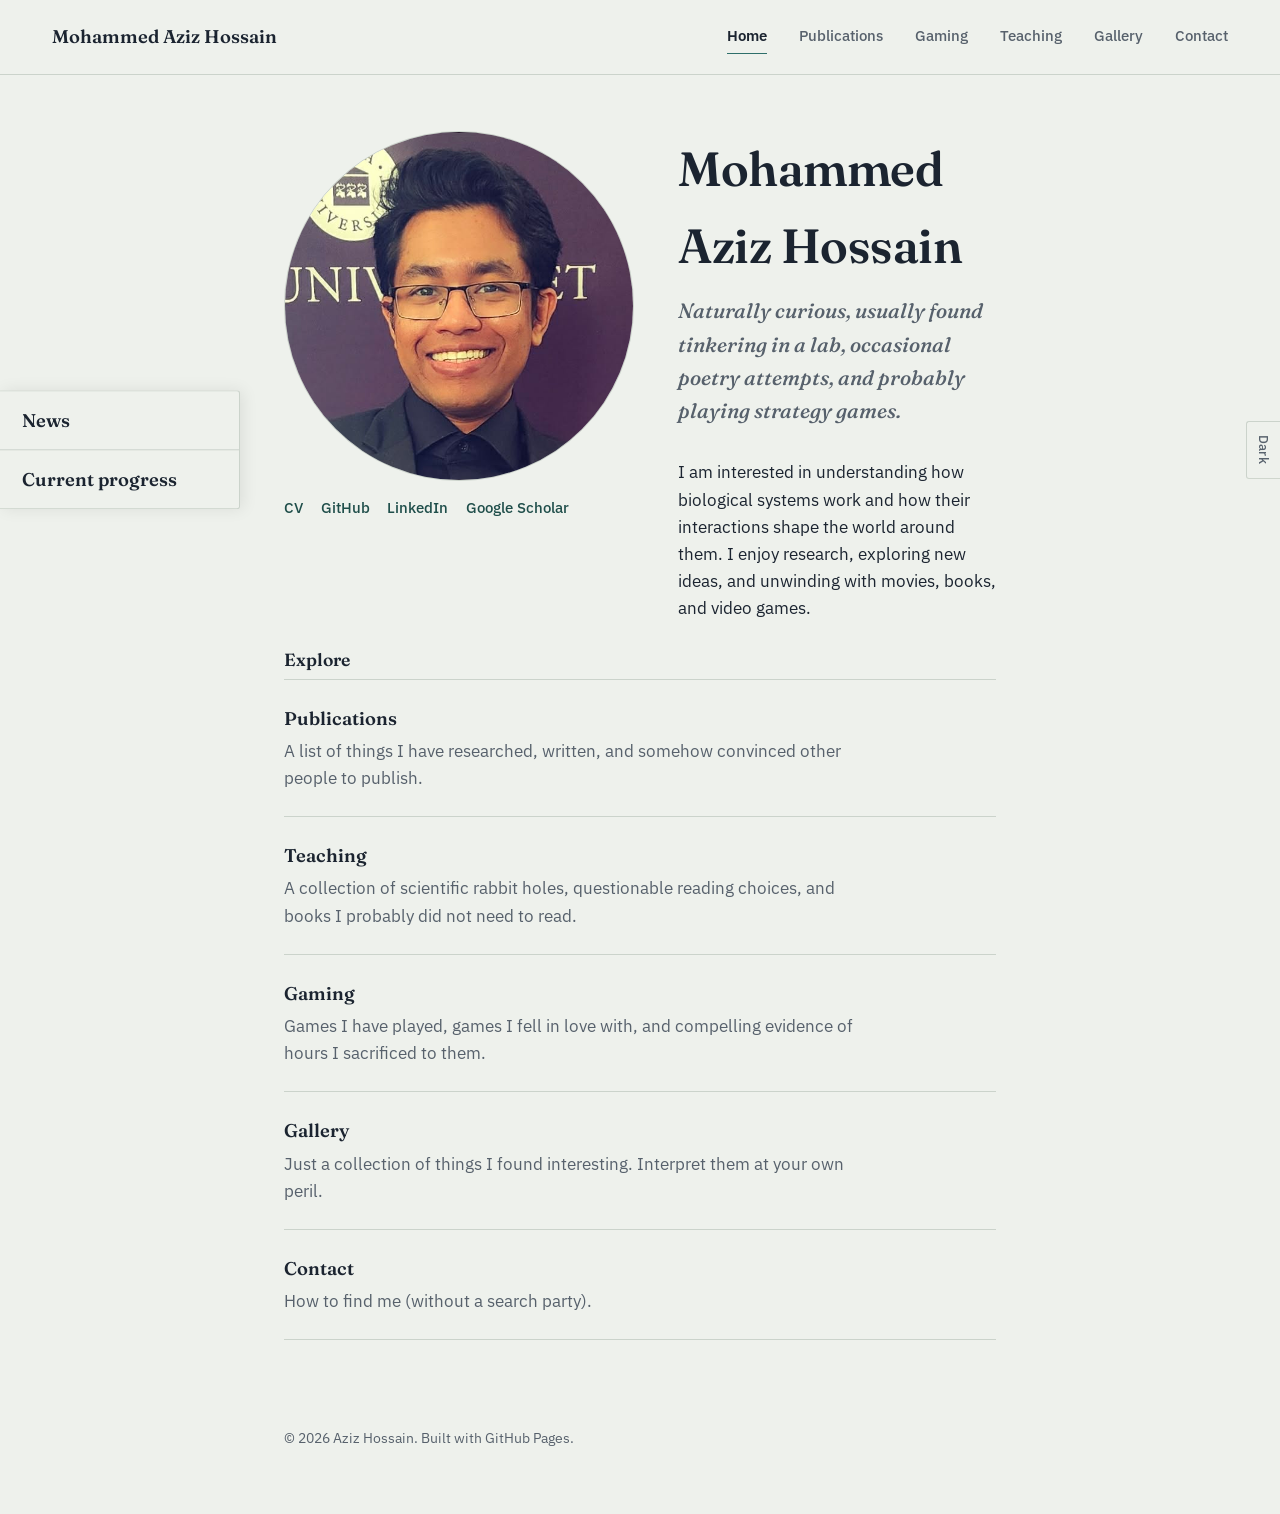
==== index.html @ 51a9a542 "Add button to toggle site updates drawer" ====
<!DOCTYPE html>
<html lang="en">

<head>

  <meta charset="UTF-8">

  <meta
    name="viewport"
    content="width=device-width, initial-scale=1.0"
  >

  <title>Mohammed Aziz Hossain</title>

  <meta
    name="description"
    content="Personal site of Mohammed Aziz Hossain — researcher, teacher, and gamer."
  >

  <link rel="preconnect" href="https://fonts.googleapis.com">

  <link
    rel="preconnect"
    href="https://fonts.gstatic.com"
    crossorigin
  >

  <link
    href="https://fonts.googleapis.com/css2?family=Fraunces:ital,wght@0,400;0,600;1,500&family=IBM+Plex+Mono:wght@400;500&family=IBM+Plex+Sans:wght@400;500;600&display=swap"
    rel="stylesheet"
  >

  <link
    rel="stylesheet"
    href="style.css"
  >

</head>


<body>

<a
  class="skip-link"
  href="#main"
>
  Skip to content
</a>


<!-- =====================================================
     Navigation
     ===================================================== -->

<header
  class="sidebar"
  id="site-header"
></header>


<!-- =====================================================
     Site updates (fixed to the left edge of the viewport)
     ===================================================== -->

<aside
  class="side-updates"
  aria-label="Site updates"
>
  <button
    class="updates-drawer-toggle"
    type="button"
    aria-expanded="false"
    aria-label="Open site updates"
  >
    <span aria-hidden="true">→</span>
  </button>

  <!-- News -->

  <div class="info-panel">

    <button
      class="info-toggle"
      type="button"
      aria-expanded="false"
      aria-controls="news-panel"
    >
      News
    </button>


    <div
      class="info-content"
      id="news-panel"
      hidden
    >

      <article class="news-entry">

        <time
          class="news-date"
          datetime="2026-09"
        >
          September 2026
        </time>

        <p class="news-text">
          Still looking for evidence of disturbance.
          Nothing conclusive yet.
        </p>

      </article>

    </div>

  </div>


  <!-- Current progress -->

  <div class="info-panel">

    <button
      class="info-toggle"
      type="button"
      aria-expanded="false"
      aria-controls="currently-panel"
    >
      Current progress
    </button>


    <div
      class="info-content"
      id="currently-panel"
      hidden
    >

      <p class="status-text">
        Currently reading whatever catches my attention
        and tinkering with GitHub Pages. Treating the
        whole thing as research, mostly because
        “I have no idea what I am doing” sounds less
        impressive.
      </p>

    </div>

  </div>


</aside>


<!-- =====================================================
     Home page
     ===================================================== -->

<main
  id="main"
  class="content home-content"
>


  <!-- ===================================================
       Hero
       =================================================== -->

  <section
    class="hero"
    aria-labelledby="hero-name"
  >


    <!-- Profile photo -->

    <div class="hero-photo">

      <img
        src="profile.jpg"
        alt="Photo of Aziz Hossain"
        class="profile-photo"
      >


      <!-- Links directly underneath photo -->

      <div class="hero-links">

        <a href="cv.pdf">
          CV
        </a>

        <a
          href="https://github.com/MAzizHossain"
          target="_blank"
          rel="noopener noreferrer"
        >
          GitHub
        </a>

        <a
          href="https://www.linkedin.com/in/aziz2077"
          target="_blank"
          rel="noopener noreferrer"
        >
          LinkedIn
        </a>

        <a
          href="https://scholar.google.com/citations?user=eGO1N70AAAAJ&hl=en&authuser=3"
          target="_blank"
          rel="noopener noreferrer"
        >
          Google Scholar
        </a>

      </div>

    </div>


    <!-- Hero text -->

    <div class="hero-text">

      <h1
        class="hero-name"
        id="hero-name"
      >
        Mohammed Aziz Hossain
      </h1>


      <p class="hero-tagline">
        Naturally curious, usually found tinkering in a lab,
        occasional poetry attempts, and probably playing
        strategy games.
      </p>


      <p>
        I am interested in understanding how biological
        systems work and how their interactions shape the
        world around them. I enjoy research, exploring new
        ideas, and unwinding with movies, books, and video
        games.
      </p>

    </div>

  </section>


  <!-- ===================================================
       Explore
       =================================================== -->

  <section
    class="explore"
    aria-labelledby="explore-heading"
  >

    <h2
      class="section-label"
      id="explore-heading"
    >
      Explore
    </h2>


    <div class="row-list">


      <!-- Publications -->

      <article class="row">

        <div class="row-head">

          <span class="row-title">

            <a href="publications.html">
              Publications
            </a>

          </span>

        </div>

        <p class="row-desc">
          A list of things I have researched, written,
          and somehow convinced other people to publish.
        </p>

      </article>


      <!-- Teaching -->

      <article class="row">

        <div class="row-head">

          <span class="row-title">

            <a href="teaching.html">
              Teaching
            </a>

          </span>

        </div>

        <p class="row-desc">
          A collection of scientific rabbit holes,
          questionable reading choices, and books I
          probably did not need to read.
        </p>

      </article>


      <!-- Gaming -->

      <article class="row">

        <div class="row-head">

          <span class="row-title">

            <a href="gaming.html">
              Gaming
            </a>

          </span>

        </div>

        <p class="row-desc">
          Games I have played, games I fell in love with,
          and compelling evidence of hours I sacrificed
          to them.
        </p>

      </article>


      <!-- Gallery -->

      <article class="row">

        <div class="row-head">

          <span class="row-title">

            <a href="gallery.html">
              Gallery
            </a>

          </span>

        </div>

        <p class="row-desc">
          Just a collection of things I found interesting.
          Interpret them at your own peril.
        </p>

      </article>


      <!-- Contact -->

      <article class="row">

        <div class="row-head">

          <span class="row-title">

            <a href="contact.html">
              Contact
            </a>

          </span>

        </div>

        <p class="row-desc">
          How to find me (without a search party).
        </p>

      </article>


    </div>

  </section>


</main>


<!-- =====================================================
     Footer
     ===================================================== -->

<footer
  class="site-footer"
  id="site-footer"
></footer>


<script src="script.js"></script>

</body>

</html>
---- style.css ----
/* =========================================================
   Design tokens
   ========================================================= */

:root {
  --paper: #EEF1EC;
  --surface: #E3E8E0;
  --ink: #1B2430;
  --ink-soft: #57616C;
  --teal: #2E6F6A;
  --teal-dark: #1F4E4A;
  --rust: #C1622D;
  --line: #CBD3CB;

  --font-display: "Fraunces", Georgia, serif;
  --font-body: "IBM Plex Sans", -apple-system, Segoe UI, sans-serif;
  --font-mono: "IBM Plex Mono", ui-monospace, Menlo, monospace;

  --maxw: 760px;
  --radius: 3px;
  --speed: 150ms;
}


/* =========================================================
   Dark theme
   ========================================================= */

:root[data-theme="dark"] {
  --paper: #15181B;
  --surface: #1E2225;
  --ink: #E7E9E6;
  --ink-soft: #A8AFA9;
  --teal: #4FA79F;
  --teal-dark: #7ED9CE;
  --rust: #E3966B;
  --line: #2A2E31;
}


/* =========================================================
   Reset & base
   ========================================================= */

* {
  box-sizing: border-box;
}

html {
  scroll-behavior: smooth;
}

body {
  margin: 0;
  background: var(--paper);
  color: var(--ink);
  font-family: var(--font-body);
  font-size: 1.0625rem;
  line-height: 1.6;
  -webkit-font-smoothing: antialiased;

  transition:
    background-color 200ms ease,
    color 200ms ease;
}

h1,
h2,
h3 {
  font-family: var(--font-display);
  color: var(--ink);
  margin: 0;
}

p {
  margin: 0 0 1rem;
  max-width: 62ch;
}

a {
  color: var(--teal-dark);
  text-decoration-thickness: 1px;
  text-underline-offset: 2px;
}

a:hover {
  color: var(--rust);
}

img,
svg {
  max-width: 100%;
  display: block;
}


/* =========================================================
   Screen-reader only
   ========================================================= */

.sr-only {
  position: absolute;
  width: 1px;
  height: 1px;
  padding: 0;
  margin: -1px;
  overflow: hidden;
  clip: rect(0, 0, 0, 0);
  white-space: nowrap;
  border: 0;
}


/* =========================================================
   Skip link
   ========================================================= */

.skip-link {
  position: absolute;
  left: -999px;
  top: 0;

  background: var(--ink);
  color: var(--paper);

  padding: 0.6rem 1rem;
  z-index: 100;
}

.skip-link:focus {
  left: 0.5rem;
  top: 0.5rem;
}


/* =========================================================
   Focus
   ========================================================= */

a:focus-visible,
button:focus-visible {
  outline: 2px solid var(--teal);
  outline-offset: 2px;
}


/* =========================================================
   Reduced motion
   ========================================================= */

@media (prefers-reduced-motion: reduce) {
  *,
  *::before,
  *::after {
    animation-duration: 0.01ms !important;
    animation-iteration-count: 1 !important;
    transition-duration: 0.01ms !important;
    scroll-behavior: auto !important;
  }
}


/* =========================================================
   Top navigation
   ========================================================= */

.sidebar {
  position: sticky;
  top: 0;

  width: 100%;

  display: flex;
  flex-direction: column;

  gap: 0;

  padding: 1.1rem 1.5rem;

  border-bottom: 1px solid var(--line);

  background: var(--paper);

  z-index: 50;
}

.sidebar-top {
  display: flex;
  align-items: center;
  justify-content: space-between;
}

.wordmark {
  font-family: var(--font-display);
  font-weight: 600;
  font-size: 1.15rem;

  color: var(--ink);

  text-decoration: none;

  line-height: 1.3;
}

.wordmark:hover {
  color: var(--teal-dark);
}


/* =========================================================
   Theme tab
   ========================================================= */

.theme-tab {
  position: fixed;

  top: 50%;
  right: 0;

  transform: translateY(-50%);

  z-index: 60;

  background: var(--paper);

  border: 1px solid var(--line);
  border-right: none;

  border-radius:
    var(--radius)
    0
    0
    var(--radius);

  color: var(--ink-soft);

  font-family: var(--font-body);

  font-size: 0.8rem;

  font-weight: 500;

  letter-spacing: 0.02em;

  cursor: pointer;

  padding: 0.85rem 0.5rem;

  writing-mode: vertical-rl;

  text-orientation: mixed;

  transition:
    padding-right 150ms ease,
    color 150ms ease,
    background-color 200ms ease,
    border-color 200ms ease;
}

.theme-tab:hover {
  color: var(--ink);

  background: var(--surface);

  border-color: var(--ink-soft);

  padding-right: 0.75rem;
}

.theme-tab:focus-visible {
  outline: 2px solid var(--teal);
  outline-offset: 2px;
}


/* =========================================================
   News / Current Progress
   Desktop version
   ========================================================= */

.side-updates {
  position: fixed;

  left: 0;
  top: 50%;

  transform: translateY(-50%);

  z-index: 60;

  width: 15rem;

  max-width: 42vw;

  background: var(--paper);

  border: 1px solid var(--line);
  border-left: none;

  border-radius:
    0
    var(--radius)
    var(--radius)
    0;

  box-shadow:
    3px 0 16px rgba(0, 0, 0, 0.08);

  overflow: hidden;
}

.side-updates .info-panel + .info-panel {
  border-top: 1px solid var(--line);
}

.side-updates .info-toggle {
  display: block;

  width: 100%;

  text-align: left;

  background: none;

  border: none;

  cursor: pointer;

  font-family: var(--font-display);

  font-size: 1.15rem;

  font-weight: 600;

  color: var(--ink);

  padding: 1.1rem 1.35rem;
}

.side-updates .info-toggle:hover,
.side-updates .info-toggle[aria-expanded="true"] {
  color: var(--teal-dark);
}

.side-updates .info-toggle:focus-visible {
  outline: 2px solid var(--teal);
  outline-offset: -2px;
}

.side-updates .info-content {
  padding: 0 1.35rem 1.25rem;
}

.side-updates .news-date {
  display: block;

  font-family: var(--font-mono);

  font-size: 0.75rem;

  color: var(--ink-soft);

  margin-bottom: 0.4rem;
}

.side-updates .news-text,
.side-updates .status-text {
  color: var(--ink-soft);

  font-size: 0.92rem;

  line-height: 1.55;

  margin: 0;
}


/* =========================================================
   Mobile drawer arrow
   ========================================================= */

.updates-drawer-toggle {
  display: none;
}


/* =========================================================
   Mobile navigation
   ========================================================= */

.nav-toggle {
  display: flex;

  width: 2.1rem;
  height: 2.1rem;

  padding: 0;

  border: none;

  background: none;

  cursor: pointer;

  flex-direction: column;

  justify-content: center;

  align-items: center;

  gap: 4px;
}

.nav-toggle span {
  display: block;

  width: 22px;
  height: 2px;

  background: var(--ink);

  border-radius: 1px;
}

.nav-links {
  display: none;

  flex-direction: column;

  gap: 0.1rem;

  position: absolute;

  top: 100%;

  left: 0;
  right: 0;

  background: var(--paper);

  border-bottom: 1px solid var(--line);

  padding:
    0.5rem
    1.5rem
    1.25rem;
}

.nav-links.open {
  display: flex;
}

.nav-links a {
  color: var(--ink-soft);

  text-decoration: none;

  font-size: 0.95rem;

  font-weight: 500;

  padding: 0.6rem 0;

  border-bottom: 1px solid transparent;

  transition:
    border-color var(--speed) ease,
    color var(--speed) ease;
}

.nav-links a:hover {
  color: var(--ink);
}

.nav-links a.active {
  color: var(--ink);

  font-weight: 600;

  border-bottom-color: var(--teal);
}

.nav-links a.active[data-section="gaming"] {
  border-bottom-color: var(--rust);
}


/* =========================================================
   Desktop navigation
   ========================================================= */

@media (min-width: 701px) {
  .sidebar {
    flex-direction: row;

    align-items: center;

    justify-content: space-between;

    padding:
      1.25rem
      3.25rem;
  }

  .nav-toggle {
    display: none;
  }

  .nav-links {
    display: flex;

    flex-direction: row;

    gap: 2rem;

    position: static;

    background: none;

    border-bottom: none;

    padding: 0;
  }

  .nav-links a {
    padding:
      0.2rem
      0
      0.35rem;
  }
}


/* =========================================================
   Content
   ========================================================= */

.content {
  max-width: var(--maxw);

  margin: 0 auto;

  padding:
    3.5rem
    1.5rem
    4rem;
}

.page-title {
  font-size: 2.25rem;

  font-weight: 600;

  margin-bottom: 0.75rem;
}

.page-intro {
  color: var(--ink-soft);

  max-width: 58ch;

  margin-bottom: 2.75rem;
}

.accent-rust .page-title {
  display: inline-block;

  border-bottom:
    2px solid
    var(--rust);

  padding-bottom: 0.5rem;
}


/* =========================================================
   Hero
   ========================================================= */

.hero {
  display: flex;

  /*
   * Mobile:
   * Photo appears first, followed by text.
   */
  flex-direction: column;

  gap: 1.5rem;

  margin-bottom: 0.5rem;
}


/* =========================================================
   PROFILE PHOTO
   *
   * IMPORTANT:
   * These selectors are scoped specifically to .hero-photo.
   * They do NOT affect gallery images.
   *
   * Original mobile size: 150px
   * New mobile size: 250px
   *
   * Original desktop size: 220px
   * New desktop size: 350px
   * ========================================================= */

.hero-photo {
  flex-shrink: 0;

  width: 250px;

  margin: 0 auto;
}

.hero-photo img {
  width: 250px;

  height: 250px;

  aspect-ratio: 1 / 1;

  object-fit: cover;

  border-radius: 50%;

  border: 1px solid var(--line);

  background: var(--surface);
}


/* =========================================================
   Profile links
   ========================================================= */

.hero-links {
  display: flex;

  flex-wrap: wrap;

  gap:
    0.5rem
    1.1rem;

  margin-top: 0.9rem;

  margin-bottom: 1.5rem;

  font-size: 0.95rem;

  font-weight: 500;
}

.hero-links a {
  color: var(--teal-dark);

  text-decoration: none;

  border-bottom:
    1px solid
    transparent;

  padding-bottom: 1px;
}

.hero-links a:hover {
  color: var(--rust);

  border-bottom-color: currentColor;
}


/* =========================================================
   Hero name
   ========================================================= */

.hero-name {
  font-size: 2.1rem;

  font-weight: 600;

  letter-spacing: -0.01em;

  margin-bottom: 0.6rem;

  opacity: 0;

  animation:
    rise
    600ms
    ease
    forwards;
}

.hero-tagline {
  font-family: var(--font-display);

  font-style: italic;

  font-weight: 500;

  font-size: 1.1rem;

  color: var(--ink-soft);

  max-width: 46ch;

  margin-bottom: 2rem;

  opacity: 0;

  animation:
    rise
    600ms
    ease
    120ms
    forwards;
}


/* =========================================================
   Hero animation
   ========================================================= */

@keyframes rise {
  from {
    opacity: 0;

    transform:
      translateY(10px);
  }

  to {
    opacity: 1;

    transform:
      translateY(0);
  }
}


/* =========================================================
   Desktop hero
   ========================================================= */

@media (min-width: 701px) {
  .hero {
    flex-direction: row;

    align-items: flex-start;

    gap: 2.75rem;
  }

  /*
   * Desktop profile:
   *
   * Original: 220px
   * New: 350px
   *
   * This is about 59% larger.
   */
  .hero-photo {
    width: 350px;

    margin: 0;
  }

  .hero-photo img {
    width: 350px;

    height: 350px;
  }

  .hero-name {
    font-size: 3rem;
  }

  .hero-tagline {
    font-size: 1.3rem;
  }
}


/* =========================================================
   Status
   ========================================================= */

.status {
  border-left:
    2px solid
    var(--teal);

  padding:
    0.1rem
    0
    0.1rem
    1rem;

  margin:
    0
    0
    3rem;

  max-width: 52ch;
}

.status h2 {
  font-size: 0.95rem;

  font-weight: 600;

  font-style: italic;

  margin-bottom: 0.25rem;

  color: var(--ink);
}

.status p {
  color: var(--ink-soft);

  margin: 0;
}

.section-label {
  font-size: 1.1rem;

  font-weight: 600;

  margin-bottom: 0.25rem;
}


/* =========================================================
   Row list
   ========================================================= */

.row-list {
  border-top:
    1px solid
    var(--line);
}

.row {
  position: relative;

  display: flex;

  flex-direction: column;

  gap: 0.3rem;

  padding: 1.5rem 0;

  border-bottom:
    1px solid
    var(--line);
}

.row-head {
  display: flex;

  align-items: baseline;

  justify-content: space-between;

  gap: 1rem;

  flex-wrap: wrap;
}

.row-title {
  font-family: var(--font-display);

  font-weight: 600;

  font-size: 1.15rem;
}

.row-title a {
  color: var(--ink);

  text-decoration: none;
}

.row-title a::after {
  content: "";

  position: absolute;

  inset: 0;
}

.row-title a:hover {
  color: var(--teal-dark);
}

.row-meta {
  color: var(--ink-soft);

  font-size: 0.9rem;

  white-space: nowrap;
}

.row-desc {
  color: var(--ink-soft);

  margin: 0;

  max-width: 60ch;
}

.row-links {
  font-size: 0.9rem;

  display: flex;

  gap: 0.5rem;

  position: relative;

  z-index: 1;
}

.row-links a {
  color: var(--teal-dark);
}

.year-heading {
  font-family: var(--font-mono);

  font-size: 0.85rem;

  font-weight: 500;

  color: var(--ink-soft);

  margin:
    2.25rem
    0
    0;
}

.year-heading:first-child {
  margin-top: 0;
}


/* =========================================================
   Teaching / book list
   ========================================================= */

.book-list {
  list-style: none;

  counter-reset: book;

  margin: 0;

  padding: 0;

  border-top:
    1px solid
    var(--line);
}

.book-list li {
  counter-increment: book;

  display: flex;

  align-items: baseline;

  gap: 0.85rem;

  padding: 0.85rem 0;

  border-bottom:
    1px solid
    var(--line);

  font-weight: 500;
}

.book-list li::before {
  content:
    counter(book, decimal-leading-zero)
    ".";

  font-family: var(--font-mono);

  font-size: 0.8rem;

  font-weight: 500;

  color: var(--ink-soft);

  flex-shrink: 0;
}


/* =========================================================
   Gaming page
   ========================================================= */

.game-row {
  display: flex;

  gap: 1rem;

  align-items: flex-start;

  padding: 1.25rem 0;

  border-bottom:
    1px solid
    var(--line);
}

.game-row:first-child {
  border-top:
    1px solid
    var(--line);
}

.tag {
  display: inline-block;

  font-family: var(--font-mono);

  font-size: 0.7rem;

  font-weight: 500;

  color: var(--ink-soft);

  background: var(--surface);

  border:
    1px solid
    var(--line);

  border-radius: var(--radius);

  padding:
    0.15rem
    0.45rem;

  white-space: nowrap;
}

.game-title {
  font-weight: 600;
}

.game-note {
  color: var(--ink-soft);

  margin:
    0.2rem
    0
    0;
}

.log {
  font-family: var(--font-mono);

  font-size: 0.85rem;

  color: var(--ink-soft);

  line-height: 1.9;

  border-left:
    2px solid
    var(--rust);

  padding-left: 1rem;

  margin-top: 0.5rem;
}


/* =========================================================
   Contact page
   ========================================================= */

.contact-list {
  list-style: none;

  padding: 0;

  margin: 0;

  border-top:
    1px solid
    var(--line);
}

.contact-list li {
  border-bottom:
    1px solid
    var(--line);

  padding: 1.1rem 0;

  display: flex;

  justify-content: space-between;

  gap: 1rem;

  flex-wrap: wrap;
}

.contact-list .label {
  color: var(--ink-soft);

  font-size: 0.95rem;
}

.contact-list a {
  font-weight: 500;

  text-decoration: none;
}

.contact-list a:hover {
  text-decoration: underline;
}


/* =========================================================
   Gallery
   ========================================================= */

/*
 * IMPORTANT:
 * Gallery styles are completely independent from .hero-photo.
 *
 * Changing the profile image size above will NOT change
 * gallery images.
 */

.gallery-page {
  max-width: var(--maxw);

  margin: 0 auto;

  padding:
    3.5rem
    1.5rem
    4rem;
}

.gallery-intro {
  margin-bottom: 2.5rem;
}

.gallery-intro h1 {
  font-size: 2.25rem;

  font-weight: 600;

  margin-bottom: 0.75rem;
}

.gallery-intro p {
  color: var(--ink-soft);

  max-width: 58ch;
}


/* =========================================================
   Gallery grid
   ========================================================= */

.gallery-grid {
  display: grid;

  grid-template-columns:
    repeat(2, minmax(0, 1fr));

  gap: 2rem;
}


/* =========================================================
   Gallery item
   ========================================================= */

.gallery-item {
  min-width: 0;

  border:
    1px solid
    var(--line);

  background: var(--surface);
}


/* =========================================================
   Gallery image
   ========================================================= */

.gallery-item > img {
  /*
   * These dimensions are intentionally unchanged.
   * They are NOT affected by the larger profile image.
   */
  width: 100%;

  height: 220px;

  object-fit: cover;

  cursor: zoom-in;

  transition:
    opacity 150ms ease;
}

.gallery-item > img:hover {
  opacity: 0.9;
}


/* =========================================================
   Gallery caption
   ========================================================= */

.gallery-caption {
  padding: 1.1rem 1.1rem 1.2rem;
}

.gallery-caption h2 {
  font-size: 1.15rem;

  line-height: 1.35;

  margin-bottom: 0.65rem;
}

.gallery-caption p {
  color: var(--ink-soft);

  font-size: 0.94rem;

  line-height: 1.55;

  margin: 0;
}


/* =========================================================
   Gallery year
   ========================================================= */

.gallery-year-row {
  display: flex;

  align-items: center;

  gap: 0.75rem;

  margin-top: 1rem;
}

.guess-year {
  display: inline-flex;

  align-items: center;

  gap: 0.4rem;

  padding: 0;

  border: none;

  background: none;

  color: var(--teal-dark);

  font-family: var(--font-mono);

  font-size: 0.75rem;

  cursor: pointer;
}

.guess-year:hover {
  color: var(--rust);
}

.guess-year-icon {
  transition:
    transform 150ms ease;
}

.guess-year[aria-expanded="true"]
.guess-year-icon {
  transform:
    rotate(90deg);
}

.gallery-year {
  font-family: var(--font-mono);

  font-size: 0.75rem;

  color: var(--ink-soft);
}


/* =========================================================
   Gallery responsive
   ========================================================= */

@media (max-width: 700px) {
  .gallery-page {
    padding:
      2.5rem
      1.25rem
      3rem;
  }

  .gallery-grid {
    grid-template-columns: 1fr;

    gap: 1.5rem;
  }

  .gallery-item > img {
    height: 210px;
  }
}


/* =========================================================
   Lightbox
   ========================================================= */

.lightbox {
  position: fixed;

  inset: 0;

  z-index: 200;

  display: flex;

  align-items: center;

  justify-content: center;

  padding: 2rem;

  background:
    rgba(0, 0, 0, 0.88);
}

.lightbox[hidden] {
  display: none;
}

.lightbox img {
  max-width: 90vw;

  max-height: 90vh;

  width: auto;

  height: auto;

  object-fit: contain;
}

.lightbox-close {
  position: absolute;

  top: 1rem;

  right: 1rem;

  width: 2.5rem;

  height: 2.5rem;

  display: flex;

  align-items: center;

  justify-content: center;

  border: 1px solid rgba(255, 255, 255, 0.35);

  border-radius: 50%;

  background: rgba(0, 0, 0, 0.35);

  color: white;

  font-size: 1.7rem;

  line-height: 1;

  cursor: pointer;
}

.lightbox-close:hover {
  background: rgba(255, 255, 255, 0.15);
}


/* =========================================================
   MOBILE — Profile + Updates Drawer
   ========================================================= */

@media (max-width: 700px) {

  /* -------------------------------------------------------
     Profile photo
     ------------------------------------------------------- */

  /*
   * The photo is explicitly the first item in .hero.
   *
   * This means the HTML should ideally be:
   *
   * <div class="hero">
   *   <div class="hero-photo">...</div>
   *   <div class="hero-text">...</div>
   * </div>
   *
   * The CSS order below also guarantees that behavior
   * if the two elements are siblings.
   */

  .hero {
    flex-direction: column;

    align-items: stretch;
  }

  .hero-photo {
    order: -1;

    width: 250px;

    margin:
      0
      auto
      0;
  }

  .hero-photo img {
    width: 250px;

    height: 250px;
  }

  .hero-text {
    order: 1;

    width: 100%;
  }


  /* -------------------------------------------------------
     Profile links
     ------------------------------------------------------- */

  .hero-links {
    justify-content: center;

    text-align: center;

    margin-bottom: 0.5rem;
  }


  /* -------------------------------------------------------
     News / Current Progress drawer
     ------------------------------------------------------- */

  /*
   * On phones the panel is completely hidden off-screen
   * until the user opens it.
   *
   * This prevents it from permanently covering content
   * while scrolling.
   */

  .side-updates {
    position: fixed;

    left: 0;

    top: 50%;

    transform:
      translate(
        -100%,
        -50%
      );

    width: min(
      17rem,
      82vw
    );

    max-width: none;

    z-index: 90;

    transition:
      transform 250ms ease;

    box-shadow:
      4px 0 18px rgba(0, 0, 0, 0.12);
  }


  /* -------------------------------------------------------
     Open drawer
     ------------------------------------------------------- */

  .side-updates.updates-open {
    transform:
      translate(
        0,
        -50%
      );
  }


  /* -------------------------------------------------------
     Drawer panel typography
     ------------------------------------------------------- */

  .side-updates .info-toggle {
    padding:
      0.9rem
      1rem;

    font-size: 1rem;
  }

  .side-updates .info-content {
    padding:
      0
      1rem
      1rem;
  }

  .side-updates .news-text,
  .side-updates .status-text {
    font-size: 0.85rem;
  }


  /* -------------------------------------------------------
     Drawer arrow
     ------------------------------------------------------- */

  /*
   * Closed:
   * The arrow sticks out from the right edge of the
   * hidden drawer, giving the user a visible handle.
   */

  .updates-drawer-toggle {
    display: flex;

    position: absolute;

    top: 50%;

    right: -2.3rem;

    transform:
      translateY(-50%);

    width: 2.3rem;

    height: 3.2rem;

    align-items: center;

    justify-content: center;

    border:
      1px solid
      var(--line);

    border-left: none;

    border-radius:
      0
      var(--radius)
      var(--radius)
      0;

    background: var(--paper);

    color: var(--ink);

    font-size: 1.25rem;

    cursor: pointer;

    box-shadow:
      3px 0 12px rgba(0, 0, 0, 0.08);

    z-index: 2;
  }

  .updates-drawer-toggle:hover {
    color: var(--teal-dark);

    background: var(--surface);
  }


  /* -------------------------------------------------------
     Open drawer arrow
     ------------------------------------------------------- */

  /*
   * When open, the arrow moves to the outer right edge
   * of the drawer and changes direction.
   */

  .side-updates.updates-open
  .updates-drawer-toggle {
    right: 0;

    transform:
      translate(
        100%,
        -50%
      );

    border-left:
      1px solid
      var(--line);

    border-right: none;

    border-radius:
      var(--radius)
      0
      0
      var(--radius);
  }
}


/* =========================================================
   Very small phones
   ========================================================= */

@media (max-width: 400px) {

  .content {
    padding:
      2.25rem
      1.1rem
      3rem;
  }

  /*
   * Still substantially larger than the original 150px,
   * but slightly reduced for very narrow screens.
   *
   * 220px is ~47% larger than 150px.
   */
  .hero-photo {
    width: 220px;

    height: 220px;
  }

  .hero-photo img {
    width: 220px;

    height: 220px;
  }

  .hero-name {
    font-size: 1.9rem;
  }

  .hero-tagline {
    font-size: 1.05rem;
  }

  .gallery-item > img {
    /*
     * Gallery remains independent.
     */
    height: 190px;
  }
}


/* =========================================================
   Footer
   ========================================================= */

.site-footer {
  max-width: var(--maxw);

  margin: 0 auto;

  padding:
    1.5rem
    1.5rem
    3rem;

  color: var(--ink-soft);

  font-size: 0.85rem;
}
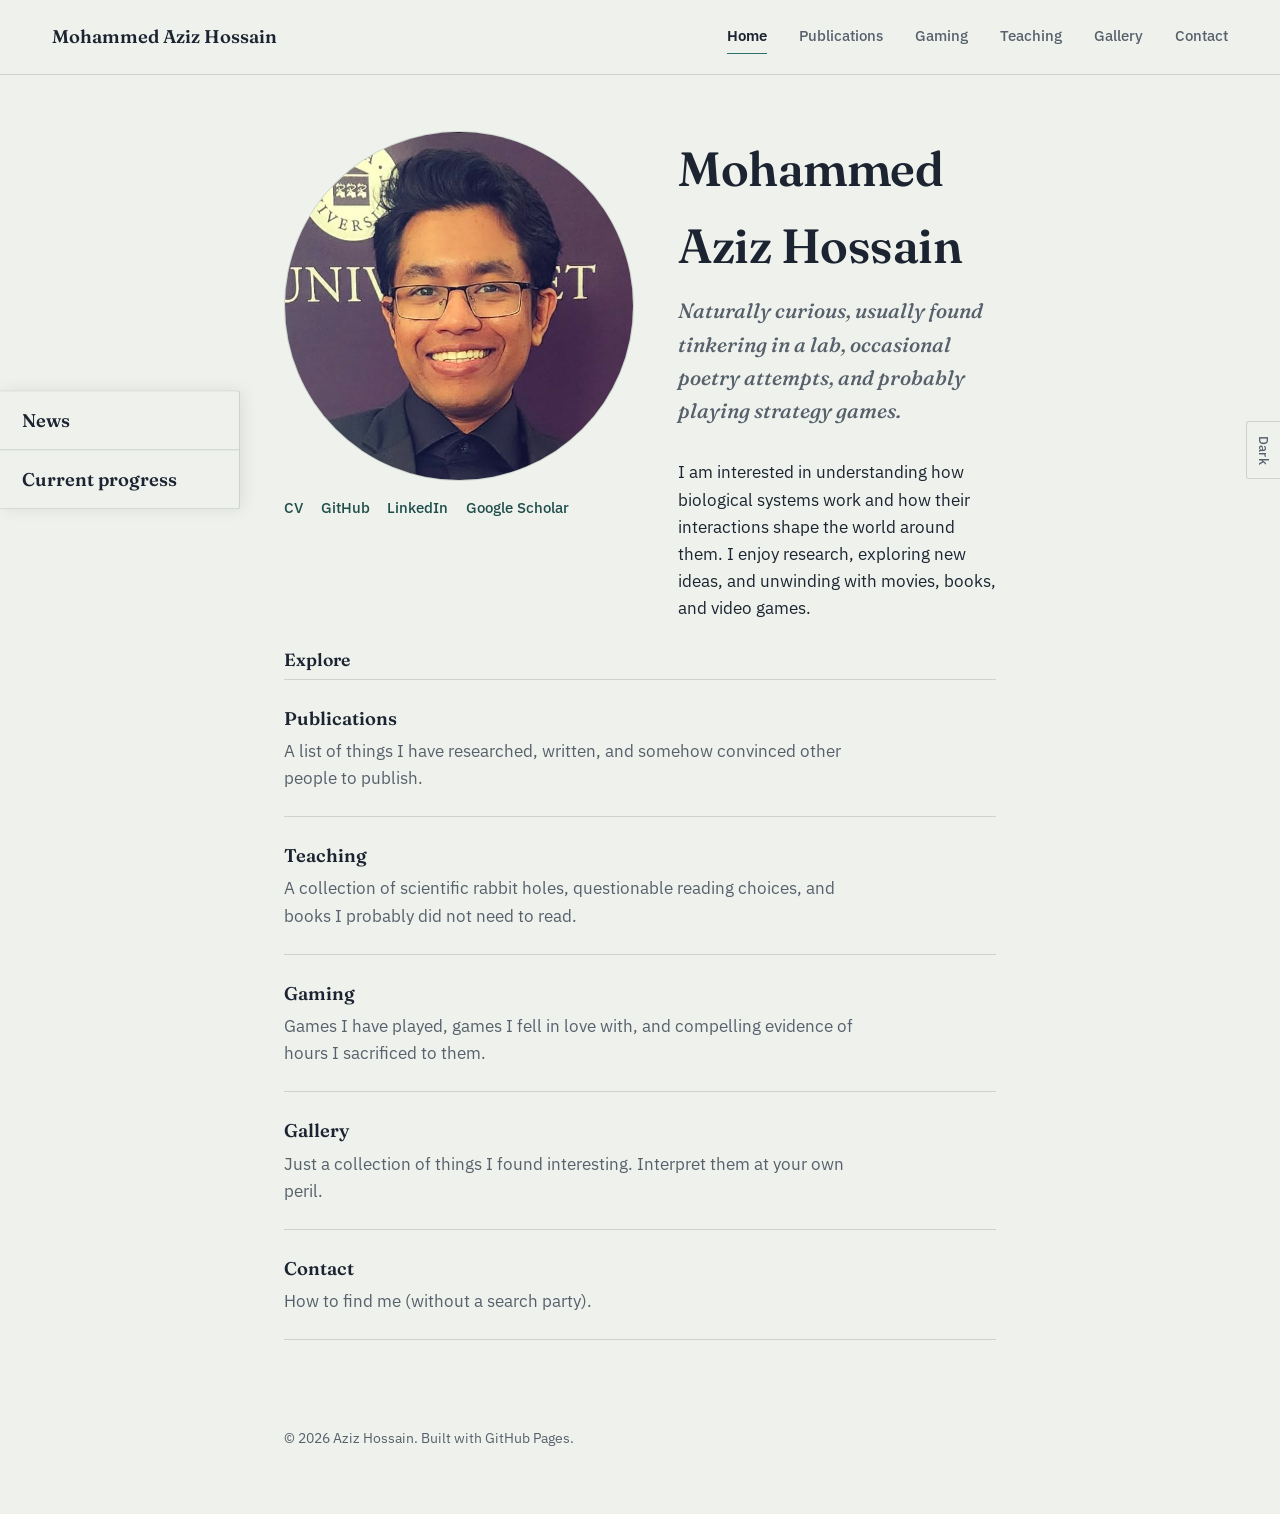
==== commit 8b6162fa: "Change drawer arrow icon and add newline Updated the drawer arrow icon in the button and added a new" ====
--- a/index.html
+++ b/index.html
@@ -72,7 +72,7 @@
     aria-expanded="false"
     aria-label="Open site updates"
   >
-    <span aria-hidden="true">→</span>
+    <span aria-hidden="true" class="drawer-arrow-icon">▼</span>
   </button>
 
   <!-- News -->
--- a/style.css
+++ b/style.css
@@ -292,6 +292,9 @@
 
   max-width: 42vw;
 
+  max-height: 80vh;
+  overflow-y: auto;
+
   background: var(--paper);
 
   border: 1px solid var(--line);
@@ -305,9 +308,8 @@
 
   box-shadow:
     3px 0 16px rgba(0, 0, 0, 0.08);
-
-  overflow: hidden;
-}
+}
+
 
 .side-updates .info-panel + .info-panel {
   border-top: 1px solid var(--line);
@@ -1497,34 +1499,28 @@
    * while scrolling.
    */
 
-  .side-updates {
-    position: fixed;
-
-    left: 0;
-
-    top: 50%;
-
-    transform:
-      translate(
-        -100%,
-        -50%
-      );
-
-    width: min(
-      17rem,
-      82vw
-    );
-
-    max-width: none;
-
-    z-index: 90;
-
-    transition:
-      transform 250ms ease;
-
-    box-shadow:
-      4px 0 18px rgba(0, 0, 0, 0.12);
-  }
+ .side-updates {
+  position: fixed;
+
+  left: 0;
+  top: 50%;
+
+  transform: translate(-100%, -50%);
+
+  width: min(17rem, 82vw);
+
+  max-width: none;
+
+  max-height: 80vh;
+  overflow-y: auto;
+
+  z-index: 90;
+
+  transition: transform 250ms ease;
+
+  box-shadow:
+    4px 0 18px rgba(0, 0, 0, 0.12);
+}
 
 
   /* -------------------------------------------------------
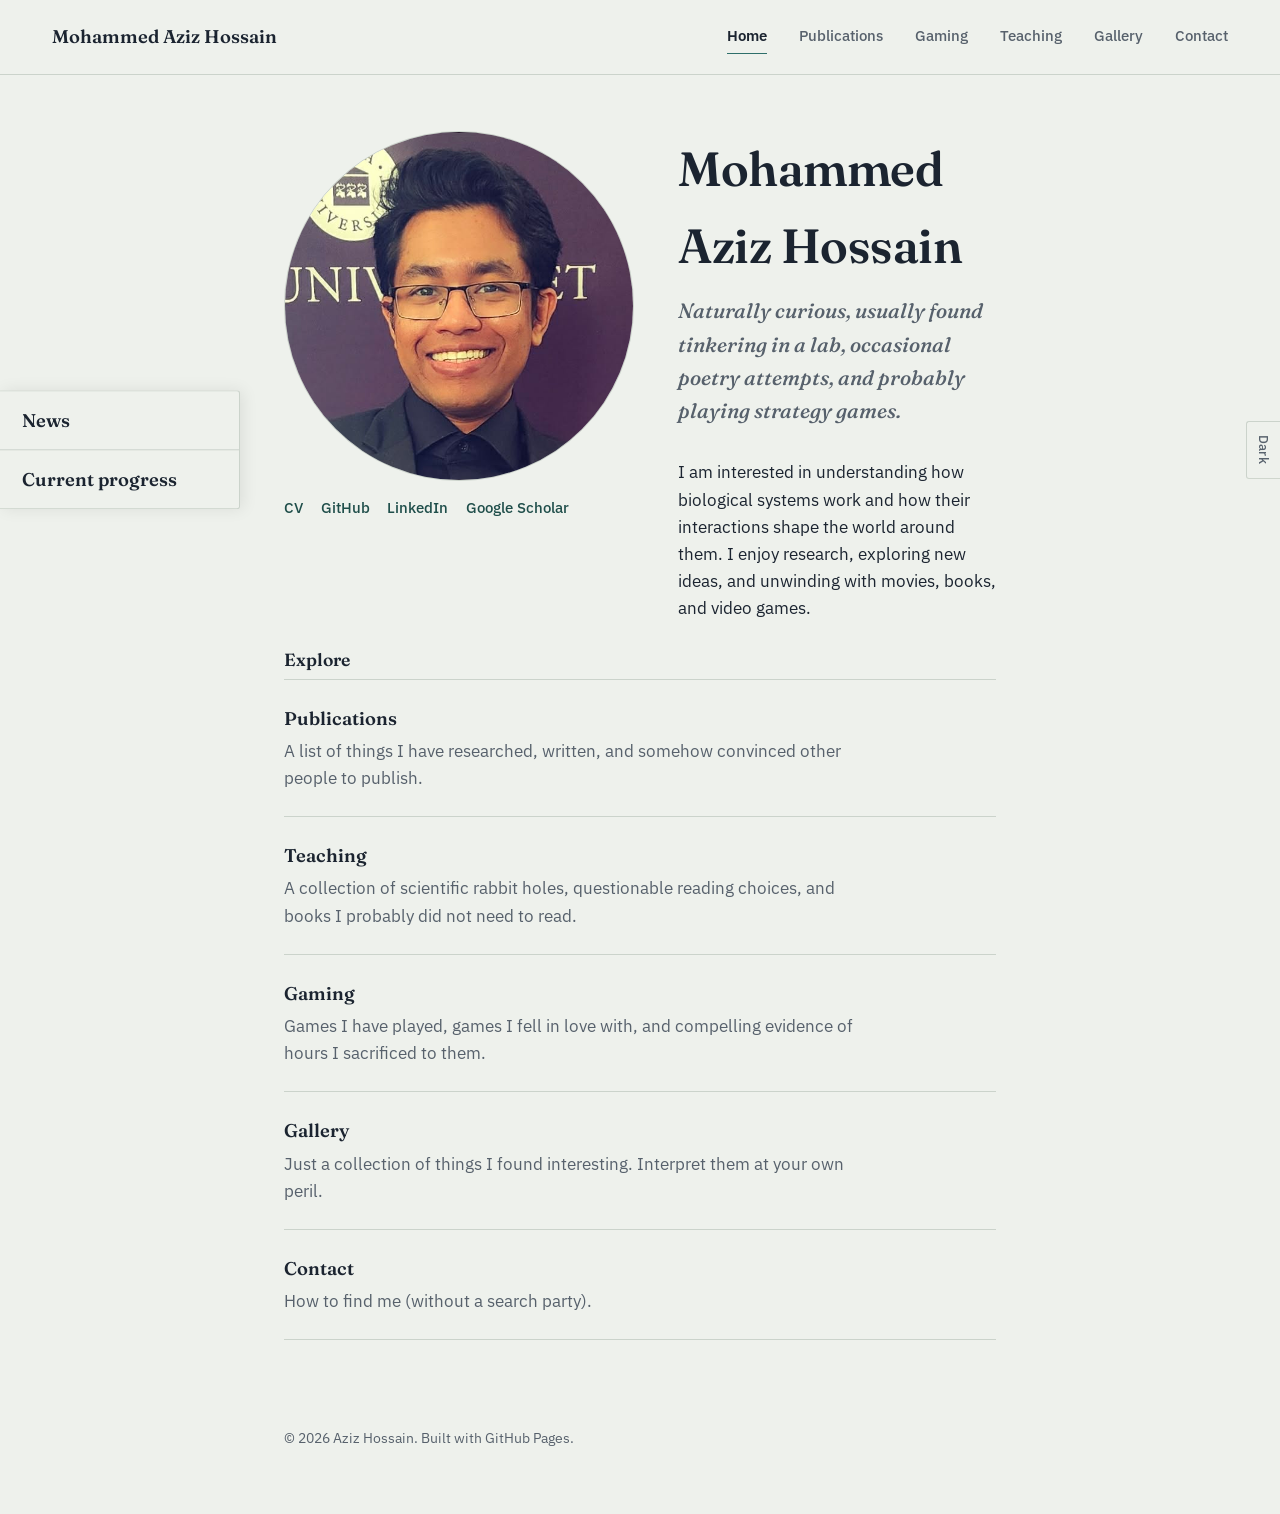
==== commit 1690375f: "Refactor index.html for cleaner structure and links" ====
--- a/index.html
+++ b/index.html
@@ -2,242 +2,101 @@
 <html lang="en">
 
 <head>
-
   <meta charset="UTF-8">
-
-  <meta
-    name="viewport"
-    content="width=device-width, initial-scale=1.0"
-  >
+  <meta name="viewport" content="width=device-width, initial-scale=1.0">
 
   <title>Mohammed Aziz Hossain</title>
 
-  <meta
-    name="description"
-    content="Personal site of Mohammed Aziz Hossain — researcher, teacher, and gamer."
-  >
+  <meta name="description" content="Personal site of Mohammed Aziz Hossain — researcher, teacher, and gamer.">
 
   <link rel="preconnect" href="https://fonts.googleapis.com">
+  <link rel="preconnect" href="https://fonts.gstatic.com" crossorigin>
+  <link href="https://fonts.googleapis.com/css2?family=Fraunces:ital,wght@0,400;0,600;1,500&family=IBM+Plex+Mono:wght@400;500&family=IBM+Plex+Sans:wght@400;500;600&display=swap" rel="stylesheet">
 
-  <link
-    rel="preconnect"
-    href="https://fonts.gstatic.com"
-    crossorigin
-  >
-
-  <link
-    href="https://fonts.googleapis.com/css2?family=Fraunces:ital,wght@0,400;0,600;1,500&family=IBM+Plex+Mono:wght@400;500&family=IBM+Plex+Sans:wght@400;500;600&display=swap"
-    rel="stylesheet"
-  >
-
-  <link
-    rel="stylesheet"
-    href="style.css"
-  >
-
+  <link rel="stylesheet" href="style.css">
 </head>
-
 
 <body>
 
-<a
-  class="skip-link"
-  href="#main"
->
+<a class="skip-link" href="#main">
   Skip to content
 </a>
 
+<!-- Dynamic Navigation Shell -->
+<header class="sidebar" id="site-header"></header>
 
-<!-- =====================================================
-     Navigation
-     ===================================================== -->
-
-<header
-  class="sidebar"
-  id="site-header"
-></header>
-
-
-<!-- =====================================================
-     Site updates (fixed to the left edge of the viewport)
-     ===================================================== -->
-
-<aside
-  class="side-updates"
-  aria-label="Site updates"
->
-  <button
-    class="updates-drawer-toggle"
-    type="button"
-    aria-expanded="false"
-    aria-label="Open site updates"
-  >
-    <span aria-hidden="true" class="drawer-arrow-icon">▼</span>
+<!-- Site updates (fixed to left viewport edge) -->
+<aside class="side-updates" aria-label="Site updates">
+  <!-- Mobile Drawer Toggle Button -->
+  <button class="updates-drawer-toggle" type="button" aria-expanded="false" aria-label="Open site updates">
+    <span aria-hidden="true" class="drawer-arrow-icon">→</span>
   </button>
 
-  <!-- News -->
+  <!-- Inner Scroll Container -->
+  <div class="side-updates-content">
+    <!-- News Panel -->
+    <div class="info-panel">
+      <button class="info-toggle" type="button" aria-expanded="false" aria-controls="news-panel">
+        News
+      </button>
 
-  <div class="info-panel">
-
-    <button
-      class="info-toggle"
-      type="button"
-      aria-expanded="false"
-      aria-controls="news-panel"
-    >
-      News
-    </button>
-
-
-    <div
-      class="info-content"
-      id="news-panel"
-      hidden
-    >
-
-      <article class="news-entry">
-
-        <time
-          class="news-date"
-          datetime="2026-09"
-        >
-          September 2026
-        </time>
-
-        <p class="news-text">
-          Still looking for evidence of disturbance.
-          Nothing conclusive yet.
-        </p>
-
-      </article>
-
+      <div class="info-content" id="news-panel" hidden>
+        <article class="news-entry">
+          <time class="news-date" datetime="2026-09">
+            September 2026
+          </time>
+          <p class="news-text">
+            Still looking for evidence of disturbance.
+            Nothing conclusive yet.
+          </p>
+        </article>
+      </div>
     </div>
 
+    <!-- Current Progress Panel -->
+    <div class="info-panel">
+      <button class="info-toggle" type="button" aria-expanded="false" aria-controls="currently-panel">
+        Current progress
+      </button>
+
+      <div class="info-content" id="currently-panel" hidden>
+        <p class="status-text">
+          Currently reading whatever catches my attention
+          and tinkering with GitHub Pages. Treating the
+          whole thing as research, mostly because
+          “I have no idea what I am doing” sounds less
+          impressive.
+        </p>
+      </div>
+    </div>
   </div>
+</aside>
 
+<!-- Main Content -->
+<main id="main" class="content home-content">
+  <!-- Hero Section -->
+  <section class="hero" aria-labelledby="hero-name">
+    <div class="hero-photo">
+      <img src="profile.jpg" alt="Photo of Aziz Hossain" class="profile-photo">
 
-  <!-- Current progress -->
-
-  <div class="info-panel">
-
-    <button
-      class="info-toggle"
-      type="button"
-      aria-expanded="false"
-      aria-controls="currently-panel"
-    >
-      Current progress
-    </button>
-
-
-    <div
-      class="info-content"
-      id="currently-panel"
-      hidden
-    >
-
-      <p class="status-text">
-        Currently reading whatever catches my attention
-        and tinkering with GitHub Pages. Treating the
-        whole thing as research, mostly because
-        “I have no idea what I am doing” sounds less
-        impressive.
-      </p>
-
+      <div class="hero-links">
+        <a href="cv.pdf">CV</a>
+        <a href="https://github.com/MAzizHossain" target="_blank" rel="noopener noreferrer">GitHub</a>
+        <a href="https://www.linkedin.com/in/aziz2077" target="_blank" rel="noopener noreferrer">LinkedIn</a>
+        <a href="https://scholar.google.com/citations?user=eGO1N70AAAAJ&hl=en&authuser=3" target="_blank" rel="noopener noreferrer">Google Scholar</a>
+      </div>
     </div>
 
-  </div>
-
-
-</aside>
-
-
-<!-- =====================================================
-     Home page
-     ===================================================== -->
-
-<main
-  id="main"
-  class="content home-content"
->
-
-
-  <!-- ===================================================
-       Hero
-       =================================================== -->
-
-  <section
-    class="hero"
-    aria-labelledby="hero-name"
-  >
-
-
-    <!-- Profile photo -->
-
-    <div class="hero-photo">
-
-      <img
-        src="profile.jpg"
-        alt="Photo of Aziz Hossain"
-        class="profile-photo"
-      >
-
-
-      <!-- Links directly underneath photo -->
-
-      <div class="hero-links">
-
-        <a href="cv.pdf">
-          CV
-        </a>
-
-        <a
-          href="https://github.com/MAzizHossain"
-          target="_blank"
-          rel="noopener noreferrer"
-        >
-          GitHub
-        </a>
-
-        <a
-          href="https://www.linkedin.com/in/aziz2077"
-          target="_blank"
-          rel="noopener noreferrer"
-        >
-          LinkedIn
-        </a>
-
-        <a
-          href="https://scholar.google.com/citations?user=eGO1N70AAAAJ&hl=en&authuser=3"
-          target="_blank"
-          rel="noopener noreferrer"
-        >
-          Google Scholar
-        </a>
-
-      </div>
-
-    </div>
-
-
-    <!-- Hero text -->
-
     <div class="hero-text">
-
-      <h1
-        class="hero-name"
-        id="hero-name"
-      >
+      <h1 class="hero-name" id="hero-name">
         Mohammed Aziz Hossain
       </h1>
-
 
       <p class="hero-tagline">
         Naturally curious, usually found tinkering in a lab,
         occasional poetry attempts, and probably playing
         strategy games.
       </p>
-
 
       <p>
         I am interested in understanding how biological
@@ -246,173 +105,82 @@
         ideas, and unwinding with movies, books, and video
         games.
       </p>
-
     </div>
-
   </section>
 
-
-  <!-- ===================================================
-       Explore
-       =================================================== -->
-
-  <section
-    class="explore"
-    aria-labelledby="explore-heading"
-  >
-
-    <h2
-      class="section-label"
-      id="explore-heading"
-    >
+  <!-- Explore Section -->
+  <section class="explore" aria-labelledby="explore-heading">
+    <h2 class="section-label" id="explore-heading">
       Explore
     </h2>
 
-
     <div class="row-list">
-
-
-      <!-- Publications -->
-
       <article class="row">
-
         <div class="row-head">
-
           <span class="row-title">
-
-            <a href="publications.html">
-              Publications
-            </a>
-
+            <a href="publications.html">Publications</a>
           </span>
-
         </div>
-
         <p class="row-desc">
           A list of things I have researched, written,
           and somehow convinced other people to publish.
         </p>
-
       </article>
 
-
-      <!-- Teaching -->
-
       <article class="row">
-
         <div class="row-head">
-
           <span class="row-title">
-
-            <a href="teaching.html">
-              Teaching
-            </a>
-
+            <a href="teaching.html">Teaching</a>
           </span>
-
         </div>
-
         <p class="row-desc">
           A collection of scientific rabbit holes,
           questionable reading choices, and books I
           probably did not need to read.
         </p>
-
       </article>
 
-
-      <!-- Gaming -->
-
       <article class="row">
-
         <div class="row-head">
-
           <span class="row-title">
-
-            <a href="gaming.html">
-              Gaming
-            </a>
-
+            <a href="gaming.html">Gaming</a>
           </span>
-
         </div>
-
         <p class="row-desc">
           Games I have played, games I fell in love with,
           and compelling evidence of hours I sacrificed
           to them.
         </p>
-
       </article>
 
-
-      <!-- Gallery -->
-
       <article class="row">
-
         <div class="row-head">
-
           <span class="row-title">
-
-            <a href="gallery.html">
-              Gallery
-            </a>
-
+            <a href="gallery.html">Gallery</a>
           </span>
-
         </div>
-
         <p class="row-desc">
           Just a collection of things I found interesting.
           Interpret them at your own peril.
         </p>
-
       </article>
 
-
-      <!-- Contact -->
-
       <article class="row">
-
         <div class="row-head">
-
           <span class="row-title">
-
-            <a href="contact.html">
-              Contact
-            </a>
-
+            <a href="contact.html">Contact</a>
           </span>
-
         </div>
-
         <p class="row-desc">
           How to find me (without a search party).
         </p>
-
       </article>
-
-
     </div>
-
   </section>
-
-
 </main>
 
-
-<!-- =====================================================
-     Footer
-     ===================================================== -->
-
-<footer
-  class="site-footer"
-  id="site-footer"
-></footer>
-
+<footer class="site-footer" id="site-footer"></footer>
 
 <script src="script.js"></script>
-
 </body>
-
 </html>
--- a/style.css
+++ b/style.css
@@ -310,7 +310,6 @@
     3px 0 16px rgba(0, 0, 0, 0.08);
 }
 
-
 .side-updates .info-panel + .info-panel {
   border-top: 1px solid var(--line);
 }
@@ -596,17 +595,7 @@
 
 /* =========================================================
    PROFILE PHOTO
-   *
-   * IMPORTANT:
-   * These selectors are scoped specifically to .hero-photo.
-   * They do NOT affect gallery images.
-   *
-   * Original mobile size: 150px
-   * New mobile size: 250px
-   *
-   * Original desktop size: 220px
-   * New desktop size: 350px
-   * ========================================================= */
+   ========================================================= */
 
 .hero-photo {
   flex-shrink: 0;
@@ -756,14 +745,6 @@
     gap: 2.75rem;
   }
 
-  /*
-   * Desktop profile:
-   *
-   * Original: 220px
-   * New: 350px
-   *
-   * This is about 59% larger.
-   */
   .hero-photo {
     width: 350px;
 
@@ -1140,14 +1121,6 @@
    Gallery
    ========================================================= */
 
-/*
- * IMPORTANT:
- * Gallery styles are completely independent from .hero-photo.
- *
- * Changing the profile image size above will NOT change
- * gallery images.
- */
-
 .gallery-page {
   max-width: var(--maxw);
 
@@ -1212,10 +1185,6 @@
    ========================================================= */
 
 .gallery-item > img {
-  /*
-   * These dimensions are intentionally unchanged.
-   * They are NOT affected by the larger profile image.
-   */
   width: 100%;
 
   height: 220px;
@@ -1430,20 +1399,6 @@
      Profile photo
      ------------------------------------------------------- */
 
-  /*
-   * The photo is explicitly the first item in .hero.
-   *
-   * This means the HTML should ideally be:
-   *
-   * <div class="hero">
-   *   <div class="hero-photo">...</div>
-   *   <div class="hero-text">...</div>
-   * </div>
-   *
-   * The CSS order below also guarantees that behavior
-   * if the two elements are siblings.
-   */
-
   .hero {
     flex-direction: column;
 
@@ -1491,36 +1446,42 @@
      News / Current Progress drawer
      ------------------------------------------------------- */
 
-  /*
-   * On phones the panel is completely hidden off-screen
-   * until the user opens it.
-   *
-   * This prevents it from permanently covering content
-   * while scrolling.
-   */
-
- .side-updates {
-  position: fixed;
-
-  left: 0;
-  top: 50%;
-
-  transform: translate(-100%, -50%);
-
-  width: min(17rem, 82vw);
-
-  max-width: none;
-
-  max-height: 80vh;
-  overflow-y: auto;
-
-  z-index: 90;
-
-  transition: transform 250ms ease;
-
-  box-shadow:
-    4px 0 18px rgba(0, 0, 0, 0.12);
-}
+  .side-updates {
+    position: fixed;
+
+    left: 0;
+
+    top: 0;
+
+    transform: translateX(-100%);
+
+    width: min(17rem, 82vw);
+
+    max-width: none;
+
+    height: 100vh;
+
+    max-height: 100vh;
+
+    overflow-y: auto;
+
+    z-index: 90;
+
+    border-radius: 0;
+
+    border-top: none;
+
+    border-bottom: none;
+
+    border-left: none;
+
+    padding-top: 1.5rem;
+
+    transition: transform 250ms ease;
+
+    box-shadow:
+      4px 0 18px rgba(0, 0, 0, 0.12);
+  }
 
 
   /* -------------------------------------------------------
@@ -1528,11 +1489,12 @@
      ------------------------------------------------------- */
 
   .side-updates.updates-open {
-    transform:
-      translate(
-        0,
-        -50%
-      );
+    transform: translateX(0);
+  }
+
+  /* Automatically expand interior accordion content when drawer is open on mobile */
+  .side-updates.updates-open .info-content {
+    display: block !important;
   }
 
 
@@ -1565,12 +1527,6 @@
      Drawer arrow
      ------------------------------------------------------- */
 
-  /*
-   * Closed:
-   * The arrow sticks out from the right edge of the
-   * hidden drawer, giving the user a visible handle.
-   */
-
   .updates-drawer-toggle {
     display: flex;
 
@@ -1578,10 +1534,9 @@
 
     top: 50%;
 
-    right: -2.3rem;
-
-    transform:
-      translateY(-50%);
+    left: 100%;
+
+    transform: translateY(-50%);
 
     width: 2.3rem;
 
@@ -1623,37 +1578,18 @@
     background: var(--surface);
   }
 
+  .drawer-arrow-icon {
+    display: inline-block;
+    transition: transform 250ms ease;
+  }
+
 
   /* -------------------------------------------------------
      Open drawer arrow
      ------------------------------------------------------- */
 
-  /*
-   * When open, the arrow moves to the outer right edge
-   * of the drawer and changes direction.
-   */
-
-  .side-updates.updates-open
-  .updates-drawer-toggle {
-    right: 0;
-
-    transform:
-      translate(
-        100%,
-        -50%
-      );
-
-    border-left:
-      1px solid
-      var(--line);
-
-    border-right: none;
-
-    border-radius:
-      var(--radius)
-      0
-      0
-      var(--radius);
+  .side-updates.updates-open .drawer-arrow-icon {
+    transform: rotate(180deg);
   }
 }
 
@@ -1671,12 +1607,6 @@
       3rem;
   }
 
-  /*
-   * Still substantially larger than the original 150px,
-   * but slightly reduced for very narrow screens.
-   *
-   * 220px is ~47% larger than 150px.
-   */
   .hero-photo {
     width: 220px;
 
@@ -1698,9 +1628,6 @@
   }
 
   .gallery-item > img {
-    /*
-     * Gallery remains independent.
-     */
     height: 190px;
   }
 }
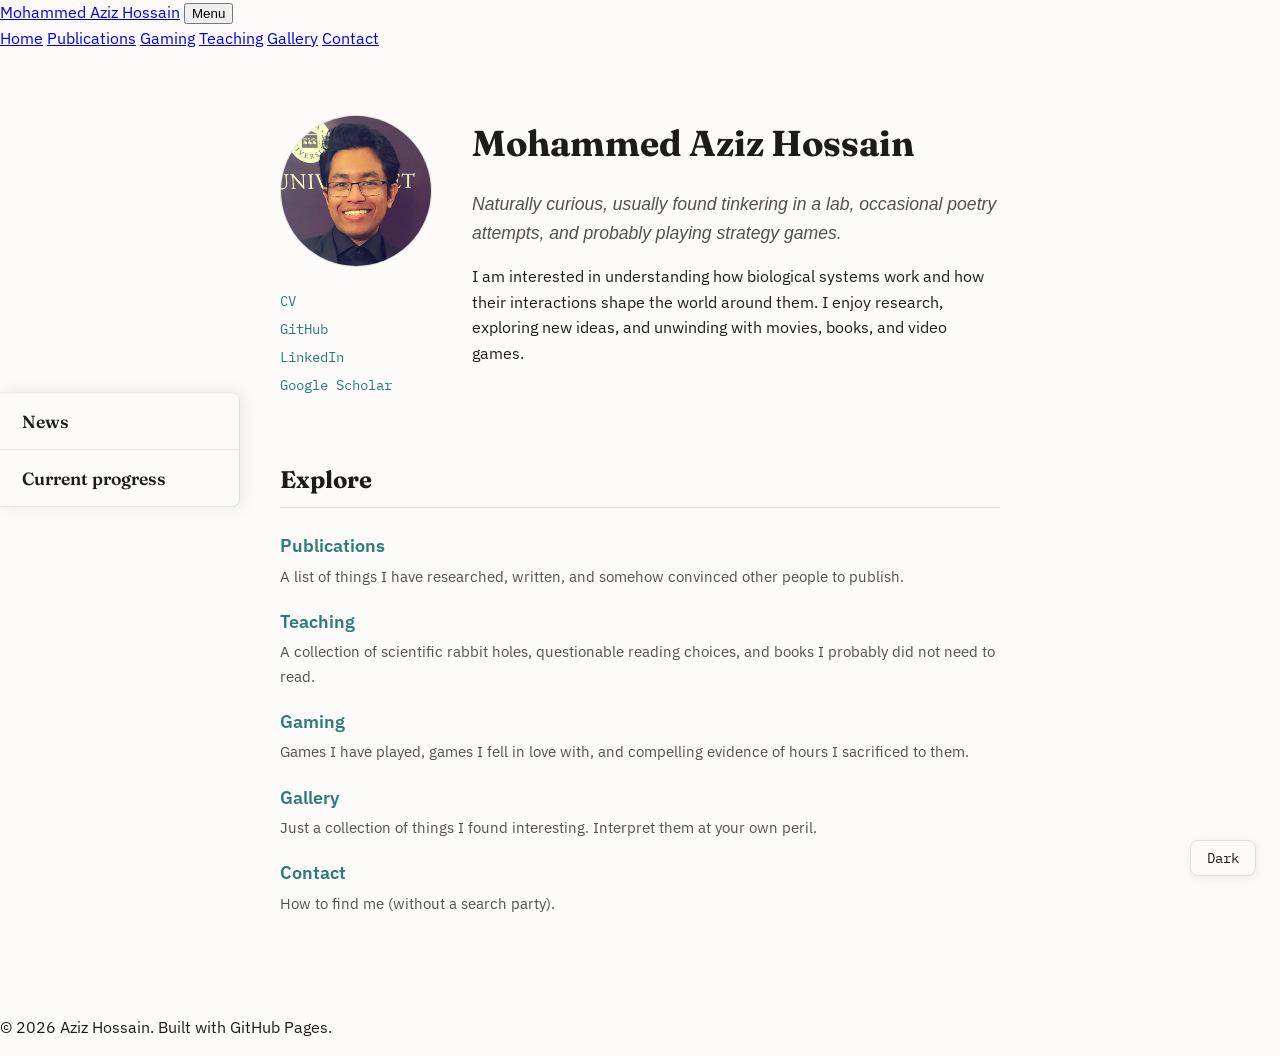
==== commit 5db699c9: "Update comments in index.html for clarity" ====
--- a/index.html
+++ b/index.html
@@ -22,7 +22,7 @@
   Skip to content
 </a>
 
-<!-- Dynamic Navigation Shell -->
+<!-- Navigation Header (populated dynamically via JavaScript) -->
 <header class="sidebar" id="site-header"></header>
 
 <!-- Site updates (fixed to left viewport edge) -->
@@ -72,7 +72,7 @@
   </div>
 </aside>
 
-<!-- Main Content -->
+<!-- Main Page Content -->
 <main id="main" class="content home-content">
   <!-- Hero Section -->
   <section class="hero" aria-labelledby="hero-name">
--- a/style.css
+++ b/style.css
@@ -1,313 +1,182 @@
-/* =========================================================
-   Design tokens
-   ========================================================= */
-
 :root {
-  --paper: #EEF1EC;
-  --surface: #E3E8E0;
-  --ink: #1B2430;
-  --ink-soft: #57616C;
-  --teal: #2E6F6A;
-  --teal-dark: #1F4E4A;
-  --rust: #C1622D;
-  --line: #CBD3CB;
-
-  --font-display: "Fraunces", Georgia, serif;
-  --font-body: "IBM Plex Sans", -apple-system, Segoe UI, sans-serif;
-  --font-mono: "IBM Plex Mono", ui-monospace, Menlo, monospace;
-
-  --maxw: 760px;
-  --radius: 3px;
-  --speed: 150ms;
-}
-
-
-/* =========================================================
-   Dark theme
-   ========================================================= */
-
-:root[data-theme="dark"] {
-  --paper: #15181B;
-  --surface: #1E2225;
-  --ink: #E7E9E6;
-  --ink-soft: #A8AFA9;
-  --teal: #4FA79F;
-  --teal-dark: #7ED9CE;
-  --rust: #E3966B;
-  --line: #2A2E31;
-}
-
-
-/* =========================================================
-   Reset & base
-   ========================================================= */
-
-* {
+  --font-display: 'Fraunces', serif;
+  --font-sans: 'IBM Plex Sans', sans-serif;
+  --font-mono: 'IBM Plex Mono', monospace;
+
+  --paper: #fcfbf9;
+  --surface: #f4f2ed;
+  --line: #e2ded6;
+  --ink: #1c1c1a;
+  --ink-soft: #52504a;
+  --teal: #2c7a7b;
+  --teal-dark: #1d5051;
+  --radius: 8px;
+}
+
+[data-theme="dark"] {
+  --paper: #16181a;
+  --surface: #202326;
+  --line: #2e3338;
+  --ink: #f0f2f4;
+  --ink-soft: #a0a6ad;
+  --teal: #4fd1c5;
+  --teal-dark: #81e6d9;
+}
+
+*, *::before, *::after {
   box-sizing: border-box;
-}
-
-html {
-  scroll-behavior: smooth;
 }
 
 body {
   margin: 0;
+  background-color: var(--paper);
+  color: var(--ink);
+  font-family: var(--font-sans);
+  line-height: 1.6;
+}
+
+.skip-link {
+  position: absolute;
+  top: -100px;
+  left: 1rem;
+  background: var(--teal);
+  color: #fff;
+  padding: 0.5rem 1rem;
+  z-index: 100;
+  border-radius: var(--radius);
+}
+
+.skip-link:focus {
+  top: 1rem;
+}
+
+/* Base Layout */
+.content {
+  max-width: 48rem;
+  margin: 0 auto;
+  padding: 4rem 1.5rem;
+}
+
+/* Hero Section */
+.hero {
+  display: flex;
+  gap: 2.5rem;
+  margin-bottom: 4rem;
+}
+
+.profile-photo {
+  width: 9.5rem;
+  height: 9.5rem;
+  border-radius: 50%;
+  object-fit: cover;
+  border: 1px solid var(--line);
+}
+
+.hero-links {
+  display: flex;
+  flex-direction: column;
+  gap: 0.4rem;
+  margin-top: 1rem;
+  font-family: var(--font-mono);
+  font-size: 0.85rem;
+}
+
+.hero-links a {
+  color: var(--teal);
+  text-decoration: none;
+}
+
+.hero-links a:hover {
+  text-decoration: underline;
+}
+
+.hero-name {
+  font-family: var(--font-display);
+  font-size: 2.25rem;
+  margin: 0 0 0.5rem;
+}
+
+.hero-tagline {
+  font-size: 1.1rem;
+  color: var(--ink-soft);
+  font-style: italic;
+}
+
+/* Explore Section */
+.section-label {
+  font-family: var(--font-display);
+  font-size: 1.5rem;
+  border-bottom: 1px solid var(--line);
+  padding-bottom: 0.5rem;
+  margin-bottom: 1.5rem;
+}
+
+.row {
+  margin-bottom: 1.25rem;
+}
+
+.row-title a {
+  font-family: var(--font-sans);
+  font-weight: 600;
+  font-size: 1.1rem;
+  color: var(--teal);
+  text-decoration: none;
+}
+
+.row-title a:hover {
+  text-decoration: underline;
+}
+
+.row-desc {
+  margin: 0.2rem 0 0;
+  color: var(--ink-soft);
+  font-size: 0.95rem;
+}
+
+/* Theme Toggle Floating Button */
+.theme-tab {
+  position: fixed;
+  right: 1.5rem;
+  bottom: 1.5rem;
+  z-index: 80;
+  padding: 0.5rem 1rem;
   background: var(--paper);
   color: var(--ink);
-  font-family: var(--font-body);
-  font-size: 1.0625rem;
-  line-height: 1.6;
-  -webkit-font-smoothing: antialiased;
-
-  transition:
-    background-color 200ms ease,
-    color 200ms ease;
-}
-
-h1,
-h2,
-h3 {
-  font-family: var(--font-display);
-  color: var(--ink);
-  margin: 0;
-}
-
-p {
-  margin: 0 0 1rem;
-  max-width: 62ch;
-}
-
-a {
-  color: var(--teal-dark);
-  text-decoration-thickness: 1px;
-  text-underline-offset: 2px;
-}
-
-a:hover {
-  color: var(--rust);
-}
-
-img,
-svg {
-  max-width: 100%;
-  display: block;
-}
-
+  border: 1px solid var(--line);
+  border-radius: var(--radius);
+  font-family: var(--font-mono);
+  font-size: 0.85rem;
+  cursor: pointer;
+  box-shadow: 0 2px 10px rgba(0, 0, 0, 0.08);
+}
+
+.theme-tab:hover {
+  background: var(--surface);
+}
 
 /* =========================================================
-   Screen-reader only
-   ========================================================= */
-
-.sr-only {
-  position: absolute;
-  width: 1px;
-  height: 1px;
-  padding: 0;
-  margin: -1px;
-  overflow: hidden;
-  clip: rect(0, 0, 0, 0);
-  white-space: nowrap;
-  border: 0;
-}
-
-
-/* =========================================================
-   Skip link
-   ========================================================= */
-
-.skip-link {
-  position: absolute;
-  left: -999px;
-  top: 0;
-
-  background: var(--ink);
-  color: var(--paper);
-
-  padding: 0.6rem 1rem;
-  z-index: 100;
-}
-
-.skip-link:focus {
-  left: 0.5rem;
-  top: 0.5rem;
-}
-
-
-/* =========================================================
-   Focus
-   ========================================================= */
-
-a:focus-visible,
-button:focus-visible {
-  outline: 2px solid var(--teal);
-  outline-offset: 2px;
-}
-
-
-/* =========================================================
-   Reduced motion
-   ========================================================= */
-
-@media (prefers-reduced-motion: reduce) {
-  *,
-  *::before,
-  *::after {
-    animation-duration: 0.01ms !important;
-    animation-iteration-count: 1 !important;
-    transition-duration: 0.01ms !important;
-    scroll-behavior: auto !important;
-  }
-}
-
-
-/* =========================================================
-   Top navigation
-   ========================================================= */
-
-.sidebar {
-  position: sticky;
-  top: 0;
-
-  width: 100%;
-
-  display: flex;
-  flex-direction: column;
-
-  gap: 0;
-
-  padding: 1.1rem 1.5rem;
-
-  border-bottom: 1px solid var(--line);
-
-  background: var(--paper);
-
-  z-index: 50;
-}
-
-.sidebar-top {
-  display: flex;
-  align-items: center;
-  justify-content: space-between;
-}
-
-.wordmark {
-  font-family: var(--font-display);
-  font-weight: 600;
-  font-size: 1.15rem;
-
-  color: var(--ink);
-
-  text-decoration: none;
-
-  line-height: 1.3;
-}
-
-.wordmark:hover {
-  color: var(--teal-dark);
-}
-
-
-/* =========================================================
-   Theme tab
-   ========================================================= */
-
-.theme-tab {
-  position: fixed;
-
-  top: 50%;
-  right: 0;
-
-  transform: translateY(-50%);
-
-  z-index: 60;
-
-  background: var(--paper);
-
-  border: 1px solid var(--line);
-  border-right: none;
-
-  border-radius:
-    var(--radius)
-    0
-    0
-    var(--radius);
-
-  color: var(--ink-soft);
-
-  font-family: var(--font-body);
-
-  font-size: 0.8rem;
-
-  font-weight: 500;
-
-  letter-spacing: 0.02em;
-
-  cursor: pointer;
-
-  padding: 0.85rem 0.5rem;
-
-  writing-mode: vertical-rl;
-
-  text-orientation: mixed;
-
-  transition:
-    padding-right 150ms ease,
-    color 150ms ease,
-    background-color 200ms ease,
-    border-color 200ms ease;
-}
-
-.theme-tab:hover {
-  color: var(--ink);
-
-  background: var(--surface);
-
-  border-color: var(--ink-soft);
-
-  padding-right: 0.75rem;
-}
-
-.theme-tab:focus-visible {
-  outline: 2px solid var(--teal);
-  outline-offset: 2px;
-}
-
-
-/* =========================================================
-   News / Current Progress
-   Desktop version
+   News / Current Progress Drawer (Desktop)
    ========================================================= */
 
 .side-updates {
   position: fixed;
-
   left: 0;
   top: 50%;
-
   transform: translateY(-50%);
-
   z-index: 60;
-
   width: 15rem;
-
   max-width: 42vw;
-
+  overflow: visible; /* Keeps the toggle button visible on mobile */
+  background: var(--paper);
+  border: 1px solid var(--line);
+  border-left: none;
+  border-radius: 0 var(--radius) var(--radius) 0;
+  box-shadow: 3px 0 16px rgba(0, 0, 0, 0.08);
+}
+
+.side-updates-content {
   max-height: 80vh;
   overflow-y: auto;
-
-  background: var(--paper);
-
-  border: 1px solid var(--line);
-  border-left: none;
-
-  border-radius:
-    0
-    var(--radius)
-    var(--radius)
-    0;
-
-  box-shadow:
-    3px 0 16px rgba(0, 0, 0, 0.08);
 }
 
 .side-updates .info-panel + .info-panel {
@@ -316,25 +185,15 @@
 
 .side-updates .info-toggle {
   display: block;
-
   width: 100%;
-
   text-align: left;
-
   background: none;
-
   border: none;
-
   cursor: pointer;
-
   font-family: var(--font-display);
-
-  font-size: 1.15rem;
-
+  font-size: 1.1rem;
   font-weight: 600;
-
   color: var(--ink);
-
   padding: 1.1rem 1.35rem;
 }
 
@@ -343,1178 +202,82 @@
   color: var(--teal-dark);
 }
 
-.side-updates .info-toggle:focus-visible {
-  outline: 2px solid var(--teal);
-  outline-offset: -2px;
-}
-
 .side-updates .info-content {
   padding: 0 1.35rem 1.25rem;
 }
 
 .side-updates .news-date {
   display: block;
-
   font-family: var(--font-mono);
-
   font-size: 0.75rem;
-
   color: var(--ink-soft);
-
   margin-bottom: 0.4rem;
 }
 
 .side-updates .news-text,
 .side-updates .status-text {
   color: var(--ink-soft);
-
-  font-size: 0.92rem;
-
-  line-height: 1.55;
-
+  font-size: 0.9rem;
+  line-height: 1.5;
   margin: 0;
 }
-
-
-/* =========================================================
-   Mobile drawer arrow
-   ========================================================= */
 
 .updates-drawer-toggle {
   display: none;
 }
 
-
 /* =========================================================
-   Mobile navigation
+   Mobile Rules (@media max-width: 700px)
    ========================================================= */
 
-.nav-toggle {
-  display: flex;
-
-  width: 2.1rem;
-  height: 2.1rem;
-
-  padding: 0;
-
-  border: none;
-
-  background: none;
-
-  cursor: pointer;
-
-  flex-direction: column;
-
-  justify-content: center;
-
-  align-items: center;
-
-  gap: 4px;
-}
-
-.nav-toggle span {
-  display: block;
-
-  width: 22px;
-  height: 2px;
-
-  background: var(--ink);
-
-  border-radius: 1px;
-}
-
-.nav-links {
-  display: none;
-
-  flex-direction: column;
-
-  gap: 0.1rem;
-
-  position: absolute;
-
-  top: 100%;
-
-  left: 0;
-  right: 0;
-
-  background: var(--paper);
-
-  border-bottom: 1px solid var(--line);
-
-  padding:
-    0.5rem
-    1.5rem
-    1.25rem;
-}
-
-.nav-links.open {
-  display: flex;
-}
-
-.nav-links a {
-  color: var(--ink-soft);
-
-  text-decoration: none;
-
-  font-size: 0.95rem;
-
-  font-weight: 500;
-
-  padding: 0.6rem 0;
-
-  border-bottom: 1px solid transparent;
-
-  transition:
-    border-color var(--speed) ease,
-    color var(--speed) ease;
-}
-
-.nav-links a:hover {
-  color: var(--ink);
-}
-
-.nav-links a.active {
-  color: var(--ink);
-
-  font-weight: 600;
-
-  border-bottom-color: var(--teal);
-}
-
-.nav-links a.active[data-section="gaming"] {
-  border-bottom-color: var(--rust);
-}
-
-
-/* =========================================================
-   Desktop navigation
-   ========================================================= */
-
-@media (min-width: 701px) {
-  .sidebar {
-    flex-direction: row;
-
-    align-items: center;
-
-    justify-content: space-between;
-
-    padding:
-      1.25rem
-      3.25rem;
-  }
-
-  .nav-toggle {
-    display: none;
-  }
-
-  .nav-links {
-    display: flex;
-
-    flex-direction: row;
-
-    gap: 2rem;
-
-    position: static;
-
-    background: none;
-
-    border-bottom: none;
-
-    padding: 0;
-  }
-
-  .nav-links a {
-    padding:
-      0.2rem
-      0
-      0.35rem;
-  }
-}
-
-
-/* =========================================================
-   Content
-   ========================================================= */
-
-.content {
-  max-width: var(--maxw);
-
-  margin: 0 auto;
-
-  padding:
-    3.5rem
-    1.5rem
-    4rem;
-}
-
-.page-title {
-  font-size: 2.25rem;
-
-  font-weight: 600;
-
-  margin-bottom: 0.75rem;
-}
-
-.page-intro {
-  color: var(--ink-soft);
-
-  max-width: 58ch;
-
-  margin-bottom: 2.75rem;
-}
-
-.accent-rust .page-title {
-  display: inline-block;
-
-  border-bottom:
-    2px solid
-    var(--rust);
-
-  padding-bottom: 0.5rem;
-}
-
-
-/* =========================================================
-   Hero
-   ========================================================= */
-
-.hero {
-  display: flex;
-
-  /*
-   * Mobile:
-   * Photo appears first, followed by text.
-   */
-  flex-direction: column;
-
-  gap: 1.5rem;
-
-  margin-bottom: 0.5rem;
-}
-
-
-/* =========================================================
-   PROFILE PHOTO
-   ========================================================= */
-
-.hero-photo {
-  flex-shrink: 0;
-
-  width: 250px;
-
-  margin: 0 auto;
-}
-
-.hero-photo img {
-  width: 250px;
-
-  height: 250px;
-
-  aspect-ratio: 1 / 1;
-
-  object-fit: cover;
-
-  border-radius: 50%;
-
-  border: 1px solid var(--line);
-
-  background: var(--surface);
-}
-
-
-/* =========================================================
-   Profile links
-   ========================================================= */
-
-.hero-links {
-  display: flex;
-
-  flex-wrap: wrap;
-
-  gap:
-    0.5rem
-    1.1rem;
-
-  margin-top: 0.9rem;
-
-  margin-bottom: 1.5rem;
-
-  font-size: 0.95rem;
-
-  font-weight: 500;
-}
-
-.hero-links a {
-  color: var(--teal-dark);
-
-  text-decoration: none;
-
-  border-bottom:
-    1px solid
-    transparent;
-
-  padding-bottom: 1px;
-}
-
-.hero-links a:hover {
-  color: var(--rust);
-
-  border-bottom-color: currentColor;
-}
-
-
-/* =========================================================
-   Hero name
-   ========================================================= */
-
-.hero-name {
-  font-size: 2.1rem;
-
-  font-weight: 600;
-
-  letter-spacing: -0.01em;
-
-  margin-bottom: 0.6rem;
-
-  opacity: 0;
-
-  animation:
-    rise
-    600ms
-    ease
-    forwards;
-}
-
-.hero-tagline {
-  font-family: var(--font-display);
-
-  font-style: italic;
-
-  font-weight: 500;
-
-  font-size: 1.1rem;
-
-  color: var(--ink-soft);
-
-  max-width: 46ch;
-
-  margin-bottom: 2rem;
-
-  opacity: 0;
-
-  animation:
-    rise
-    600ms
-    ease
-    120ms
-    forwards;
-}
-
-
-/* =========================================================
-   Hero animation
-   ========================================================= */
-
-@keyframes rise {
-  from {
-    opacity: 0;
-
-    transform:
-      translateY(10px);
-  }
-
-  to {
-    opacity: 1;
-
-    transform:
-      translateY(0);
-  }
-}
-
-
-/* =========================================================
-   Desktop hero
-   ========================================================= */
-
-@media (min-width: 701px) {
-  .hero {
-    flex-direction: row;
-
-    align-items: flex-start;
-
-    gap: 2.75rem;
-  }
-
-  .hero-photo {
-    width: 350px;
-
-    margin: 0;
-  }
-
-  .hero-photo img {
-    width: 350px;
-
-    height: 350px;
-  }
-
-  .hero-name {
-    font-size: 3rem;
-  }
-
-  .hero-tagline {
-    font-size: 1.3rem;
-  }
-}
-
-
-/* =========================================================
-   Status
-   ========================================================= */
-
-.status {
-  border-left:
-    2px solid
-    var(--teal);
-
-  padding:
-    0.1rem
-    0
-    0.1rem
-    1rem;
-
-  margin:
-    0
-    0
-    3rem;
-
-  max-width: 52ch;
-}
-
-.status h2 {
-  font-size: 0.95rem;
-
-  font-weight: 600;
-
-  font-style: italic;
-
-  margin-bottom: 0.25rem;
-
-  color: var(--ink);
-}
-
-.status p {
-  color: var(--ink-soft);
-
-  margin: 0;
-}
-
-.section-label {
-  font-size: 1.1rem;
-
-  font-weight: 600;
-
-  margin-bottom: 0.25rem;
-}
-
-
-/* =========================================================
-   Row list
-   ========================================================= */
-
-.row-list {
-  border-top:
-    1px solid
-    var(--line);
-}
-
-.row {
-  position: relative;
-
-  display: flex;
-
-  flex-direction: column;
-
-  gap: 0.3rem;
-
-  padding: 1.5rem 0;
-
-  border-bottom:
-    1px solid
-    var(--line);
-}
-
-.row-head {
-  display: flex;
-
-  align-items: baseline;
-
-  justify-content: space-between;
-
-  gap: 1rem;
-
-  flex-wrap: wrap;
-}
-
-.row-title {
-  font-family: var(--font-display);
-
-  font-weight: 600;
-
-  font-size: 1.15rem;
-}
-
-.row-title a {
-  color: var(--ink);
-
-  text-decoration: none;
-}
-
-.row-title a::after {
-  content: "";
-
-  position: absolute;
-
-  inset: 0;
-}
-
-.row-title a:hover {
-  color: var(--teal-dark);
-}
-
-.row-meta {
-  color: var(--ink-soft);
-
-  font-size: 0.9rem;
-
-  white-space: nowrap;
-}
-
-.row-desc {
-  color: var(--ink-soft);
-
-  margin: 0;
-
-  max-width: 60ch;
-}
-
-.row-links {
-  font-size: 0.9rem;
-
-  display: flex;
-
-  gap: 0.5rem;
-
-  position: relative;
-
-  z-index: 1;
-}
-
-.row-links a {
-  color: var(--teal-dark);
-}
-
-.year-heading {
-  font-family: var(--font-mono);
-
-  font-size: 0.85rem;
-
-  font-weight: 500;
-
-  color: var(--ink-soft);
-
-  margin:
-    2.25rem
-    0
-    0;
-}
-
-.year-heading:first-child {
-  margin-top: 0;
-}
-
-
-/* =========================================================
-   Teaching / book list
-   ========================================================= */
-
-.book-list {
-  list-style: none;
-
-  counter-reset: book;
-
-  margin: 0;
-
-  padding: 0;
-
-  border-top:
-    1px solid
-    var(--line);
-}
-
-.book-list li {
-  counter-increment: book;
-
-  display: flex;
-
-  align-items: baseline;
-
-  gap: 0.85rem;
-
-  padding: 0.85rem 0;
-
-  border-bottom:
-    1px solid
-    var(--line);
-
-  font-weight: 500;
-}
-
-.book-list li::before {
-  content:
-    counter(book, decimal-leading-zero)
-    ".";
-
-  font-family: var(--font-mono);
-
-  font-size: 0.8rem;
-
-  font-weight: 500;
-
-  color: var(--ink-soft);
-
-  flex-shrink: 0;
-}
-
-
-/* =========================================================
-   Gaming page
-   ========================================================= */
-
-.game-row {
-  display: flex;
-
-  gap: 1rem;
-
-  align-items: flex-start;
-
-  padding: 1.25rem 0;
-
-  border-bottom:
-    1px solid
-    var(--line);
-}
-
-.game-row:first-child {
-  border-top:
-    1px solid
-    var(--line);
-}
-
-.tag {
-  display: inline-block;
-
-  font-family: var(--font-mono);
-
-  font-size: 0.7rem;
-
-  font-weight: 500;
-
-  color: var(--ink-soft);
-
-  background: var(--surface);
-
-  border:
-    1px solid
-    var(--line);
-
-  border-radius: var(--radius);
-
-  padding:
-    0.15rem
-    0.45rem;
-
-  white-space: nowrap;
-}
-
-.game-title {
-  font-weight: 600;
-}
-
-.game-note {
-  color: var(--ink-soft);
-
-  margin:
-    0.2rem
-    0
-    0;
-}
-
-.log {
-  font-family: var(--font-mono);
-
-  font-size: 0.85rem;
-
-  color: var(--ink-soft);
-
-  line-height: 1.9;
-
-  border-left:
-    2px solid
-    var(--rust);
-
-  padding-left: 1rem;
-
-  margin-top: 0.5rem;
-}
-
-
-/* =========================================================
-   Contact page
-   ========================================================= */
-
-.contact-list {
-  list-style: none;
-
-  padding: 0;
-
-  margin: 0;
-
-  border-top:
-    1px solid
-    var(--line);
-}
-
-.contact-list li {
-  border-bottom:
-    1px solid
-    var(--line);
-
-  padding: 1.1rem 0;
-
-  display: flex;
-
-  justify-content: space-between;
-
-  gap: 1rem;
-
-  flex-wrap: wrap;
-}
-
-.contact-list .label {
-  color: var(--ink-soft);
-
-  font-size: 0.95rem;
-}
-
-.contact-list a {
-  font-weight: 500;
-
-  text-decoration: none;
-}
-
-.contact-list a:hover {
-  text-decoration: underline;
-}
-
-
-/* =========================================================
-   Gallery
-   ========================================================= */
-
-.gallery-page {
-  max-width: var(--maxw);
-
-  margin: 0 auto;
-
-  padding:
-    3.5rem
-    1.5rem
-    4rem;
-}
-
-.gallery-intro {
-  margin-bottom: 2.5rem;
-}
-
-.gallery-intro h1 {
-  font-size: 2.25rem;
-
-  font-weight: 600;
-
-  margin-bottom: 0.75rem;
-}
-
-.gallery-intro p {
-  color: var(--ink-soft);
-
-  max-width: 58ch;
-}
-
-
-/* =========================================================
-   Gallery grid
-   ========================================================= */
-
-.gallery-grid {
-  display: grid;
-
-  grid-template-columns:
-    repeat(2, minmax(0, 1fr));
-
-  gap: 2rem;
-}
-
-
-/* =========================================================
-   Gallery item
-   ========================================================= */
-
-.gallery-item {
-  min-width: 0;
-
-  border:
-    1px solid
-    var(--line);
-
-  background: var(--surface);
-}
-
-
-/* =========================================================
-   Gallery image
-   ========================================================= */
-
-.gallery-item > img {
-  width: 100%;
-
-  height: 220px;
-
-  object-fit: cover;
-
-  cursor: zoom-in;
-
-  transition:
-    opacity 150ms ease;
-}
-
-.gallery-item > img:hover {
-  opacity: 0.9;
-}
-
-
-/* =========================================================
-   Gallery caption
-   ========================================================= */
-
-.gallery-caption {
-  padding: 1.1rem 1.1rem 1.2rem;
-}
-
-.gallery-caption h2 {
-  font-size: 1.15rem;
-
-  line-height: 1.35;
-
-  margin-bottom: 0.65rem;
-}
-
-.gallery-caption p {
-  color: var(--ink-soft);
-
-  font-size: 0.94rem;
-
-  line-height: 1.55;
-
-  margin: 0;
-}
-
-
-/* =========================================================
-   Gallery year
-   ========================================================= */
-
-.gallery-year-row {
-  display: flex;
-
-  align-items: center;
-
-  gap: 0.75rem;
-
-  margin-top: 1rem;
-}
-
-.guess-year {
-  display: inline-flex;
-
-  align-items: center;
-
-  gap: 0.4rem;
-
-  padding: 0;
-
-  border: none;
-
-  background: none;
-
-  color: var(--teal-dark);
-
-  font-family: var(--font-mono);
-
-  font-size: 0.75rem;
-
-  cursor: pointer;
-}
-
-.guess-year:hover {
-  color: var(--rust);
-}
-
-.guess-year-icon {
-  transition:
-    transform 150ms ease;
-}
-
-.guess-year[aria-expanded="true"]
-.guess-year-icon {
-  transform:
-    rotate(90deg);
-}
-
-.gallery-year {
-  font-family: var(--font-mono);
-
-  font-size: 0.75rem;
-
-  color: var(--ink-soft);
-}
-
-
-/* =========================================================
-   Gallery responsive
-   ========================================================= */
-
 @media (max-width: 700px) {
-  .gallery-page {
-    padding:
-      2.5rem
-      1.25rem
-      3rem;
-  }
-
-  .gallery-grid {
-    grid-template-columns: 1fr;
-
-    gap: 1.5rem;
-  }
-
-  .gallery-item > img {
-    height: 210px;
-  }
-}
-
-
-/* =========================================================
-   Lightbox
-   ========================================================= */
-
-.lightbox {
-  position: fixed;
-
-  inset: 0;
-
-  z-index: 200;
-
-  display: flex;
-
-  align-items: center;
-
-  justify-content: center;
-
-  padding: 2rem;
-
-  background:
-    rgba(0, 0, 0, 0.88);
-}
-
-.lightbox[hidden] {
-  display: none;
-}
-
-.lightbox img {
-  max-width: 90vw;
-
-  max-height: 90vh;
-
-  width: auto;
-
-  height: auto;
-
-  object-fit: contain;
-}
-
-.lightbox-close {
-  position: absolute;
-
-  top: 1rem;
-
-  right: 1rem;
-
-  width: 2.5rem;
-
-  height: 2.5rem;
-
-  display: flex;
-
-  align-items: center;
-
-  justify-content: center;
-
-  border: 1px solid rgba(255, 255, 255, 0.35);
-
-  border-radius: 50%;
-
-  background: rgba(0, 0, 0, 0.35);
-
-  color: white;
-
-  font-size: 1.7rem;
-
-  line-height: 1;
-
-  cursor: pointer;
-}
-
-.lightbox-close:hover {
-  background: rgba(255, 255, 255, 0.15);
-}
-
-
-/* =========================================================
-   MOBILE — Profile + Updates Drawer
-   ========================================================= */
-
-@media (max-width: 700px) {
-
-  /* -------------------------------------------------------
-     Profile photo
-     ------------------------------------------------------- */
-
   .hero {
     flex-direction: column;
-
-    align-items: stretch;
-  }
-
-  .hero-photo {
-    order: -1;
-
-    width: 250px;
-
-    margin:
-      0
-      auto
-      0;
-  }
-
-  .hero-photo img {
-    width: 250px;
-
-    height: 250px;
-  }
-
-  .hero-text {
-    order: 1;
-
-    width: 100%;
-  }
-
-
-  /* -------------------------------------------------------
-     Profile links
-     ------------------------------------------------------- */
-
-  .hero-links {
-    justify-content: center;
-
+    align-items: center;
     text-align: center;
-
-    margin-bottom: 0.5rem;
-  }
-
-
-  /* -------------------------------------------------------
-     News / Current Progress drawer
-     ------------------------------------------------------- */
+  }
 
   .side-updates {
     position: fixed;
-
     left: 0;
-
     top: 0;
-
     transform: translateX(-100%);
-
     width: min(17rem, 82vw);
-
     max-width: none;
-
     height: 100vh;
-
     max-height: 100vh;
-
-    overflow-y: auto;
-
+    overflow: visible; /* Prevents toggle button clipping off-screen */
     z-index: 90;
-
     border-radius: 0;
-
     border-top: none;
-
     border-bottom: none;
-
     border-left: none;
-
-    padding-top: 1.5rem;
-
     transition: transform 250ms ease;
-
-    box-shadow:
-      4px 0 18px rgba(0, 0, 0, 0.12);
-  }
-
-
-  /* -------------------------------------------------------
-     Open drawer
-     ------------------------------------------------------- */
+    box-shadow: 4px 0 18px rgba(0, 0, 0, 0.12);
+  }
 
   .side-updates.updates-open {
     transform: translateX(0);
   }
 
-  /* Automatically expand interior accordion content when drawer is open on mobile */
   .side-updates.updates-open .info-content {
     display: block !important;
   }
 
-
-  /* -------------------------------------------------------
-     Drawer panel typography
-     ------------------------------------------------------- */
+  .side-updates-content {
+    height: 100vh;
+    max-height: 100vh;
+    overflow-y: auto;
+    padding-top: 1.5rem;
+  }
 
   .side-updates .info-toggle {
-    padding:
-      0.9rem
-      1rem;
-
+    padding: 0.9rem 1rem;
     font-size: 1rem;
   }
 
   .side-updates .info-content {
-    padding:
-      0
-      1rem
-      1rem;
+    padding: 0 1rem 1rem;
   }
 
   .side-updates .news-text,
@@ -1522,59 +285,30 @@
     font-size: 0.85rem;
   }
 
-
-  /* -------------------------------------------------------
-     Drawer arrow
-     ------------------------------------------------------- */
-
+  /* Drawer Tab Toggle Button for Mobile */
   .updates-drawer-toggle {
     display: flex;
-
     position: absolute;
-
     top: 50%;
-
     left: 100%;
-
     transform: translateY(-50%);
-
-    width: 2.3rem;
-
+    width: 2.5rem;
     height: 3.2rem;
-
     align-items: center;
-
     justify-content: center;
-
-    border:
-      1px solid
-      var(--line);
-
+    border: 1px solid var(--line);
     border-left: none;
-
-    border-radius:
-      0
-      var(--radius)
-      var(--radius)
-      0;
-
+    border-radius: 0 var(--radius) var(--radius) 0;
     background: var(--paper);
-
     color: var(--ink);
-
     font-size: 1.25rem;
-
     cursor: pointer;
-
-    box-shadow:
-      3px 0 12px rgba(0, 0, 0, 0.08);
-
-    z-index: 2;
+    box-shadow: 3px 0 12px rgba(0, 0, 0, 0.08);
+    z-index: 91;
   }
 
   .updates-drawer-toggle:hover {
     color: var(--teal-dark);
-
     background: var(--surface);
   }
 
@@ -1582,72 +316,4 @@
     display: inline-block;
     transition: transform 250ms ease;
   }
-
-
-  /* -------------------------------------------------------
-     Open drawer arrow
-     ------------------------------------------------------- */
-
-  .side-updates.updates-open .drawer-arrow-icon {
-    transform: rotate(180deg);
-  }
-}
-
-
-/* =========================================================
-   Very small phones
-   ========================================================= */
-
-@media (max-width: 400px) {
-
-  .content {
-    padding:
-      2.25rem
-      1.1rem
-      3rem;
-  }
-
-  .hero-photo {
-    width: 220px;
-
-    height: 220px;
-  }
-
-  .hero-photo img {
-    width: 220px;
-
-    height: 220px;
-  }
-
-  .hero-name {
-    font-size: 1.9rem;
-  }
-
-  .hero-tagline {
-    font-size: 1.05rem;
-  }
-
-  .gallery-item > img {
-    height: 190px;
-  }
-}
-
-
-/* =========================================================
-   Footer
-   ========================================================= */
-
-.site-footer {
-  max-width: var(--maxw);
-
-  margin: 0 auto;
-
-  padding:
-    1.5rem
-    1.5rem
-    3rem;
-
-  color: var(--ink-soft);
-
-  font-size: 0.85rem;
-}
+}
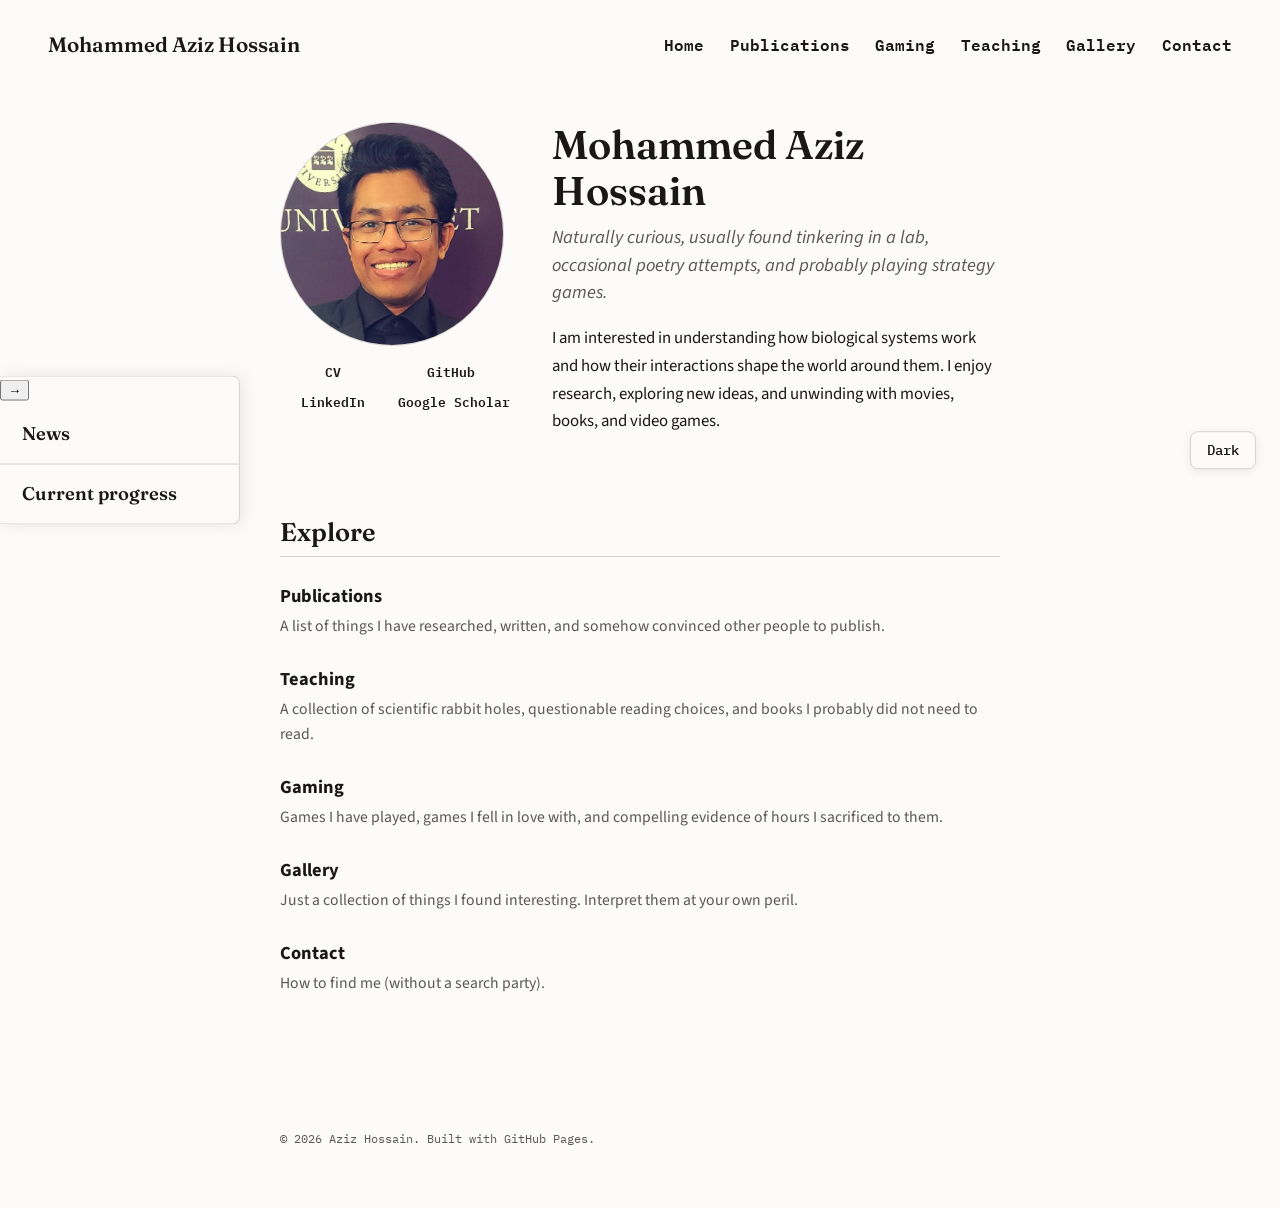
==== commit 486c6e05: "Refactor meta tags and font links in index.html" ====
--- a/index.html
+++ b/index.html
@@ -7,12 +7,21 @@
 
   <title>Mohammed Aziz Hossain</title>
 
-  <meta name="description" content="Personal site of Mohammed Aziz Hossain — researcher, teacher, and gamer.">
+  <meta
+    name="description"
+    content="Personal site of Mohammed Aziz Hossain — researcher, teacher, and gamer."
+  >
 
+  <!-- Fonts -->
   <link rel="preconnect" href="https://fonts.googleapis.com">
   <link rel="preconnect" href="https://fonts.gstatic.com" crossorigin>
-  <link href="https://fonts.googleapis.com/css2?family=Fraunces:ital,wght@0,400;0,600;1,500&family=IBM+Plex+Mono:wght@400;500&family=IBM+Plex+Sans:wght@400;500;600&display=swap" rel="stylesheet">
 
+  <link
+    href="https://fonts.googleapis.com/css2?family=Fraunces:ital,wght@0,400;0,600;1,500&family=IBM+Plex+Mono:wght@400;500&family=Source+Sans+3:wght@400;500;600;700&display=swap"
+    rel="stylesheet"
+  >
+
+  <!-- Main stylesheet -->
   <link rel="stylesheet" href="style.css">
 </head>
 
@@ -21,6 +30,7 @@
 <a class="skip-link" href="#main">
   Skip to content
 </a>
+
 
 <!-- Navigation Header (populated dynamically via JavaScript) -->
 <header class="sidebar" id="site-header"></header>
--- a/style.css
+++ b/style.css
@@ -1,48 +1,81 @@
+/* =========================================================
+   ROOT / THEME
+   ========================================================= */
+
 :root {
   --font-display: 'Fraunces', serif;
-  --font-sans: 'IBM Plex Sans', sans-serif;
+  --font-sans: 'Source Sans 3', sans-serif;
   --font-mono: 'IBM Plex Mono', monospace;
 
   --paper: #fcfbf9;
   --surface: #f4f2ed;
-  --line: #e2ded6;
-  --ink: #1c1c1a;
-  --ink-soft: #52504a;
-  --teal: #2c7a7b;
-  --teal-dark: #1d5051;
+  --line: #d8d4cc;
+
+  --ink: #181817;
+  --ink-soft: #5a5852;
+
   --radius: 8px;
 }
 
 [data-theme="dark"] {
   --paper: #16181a;
   --surface: #202326;
-  --line: #2e3338;
-  --ink: #f0f2f4;
-  --ink-soft: #a0a6ad;
-  --teal: #4fd1c5;
-  --teal-dark: #81e6d9;
-}
-
-*, *::before, *::after {
+  --line: #353a3f;
+
+  --ink: #f1f2f3;
+  --ink-soft: #a9afb5;
+}
+
+
+/* =========================================================
+   GLOBAL
+   ========================================================= */
+
+*,
+*::before,
+*::after {
   box-sizing: border-box;
+}
+
+html {
+  background: var(--paper);
 }
 
 body {
   margin: 0;
-  background-color: var(--paper);
-  color: var(--ink);
+
+  background: var(--paper);
+  color: var(--ink);
+
   font-family: var(--font-sans);
-  line-height: 1.6;
-}
+
+  font-size: 1.05rem;
+
+  line-height: 1.65;
+}
+
+img {
+  max-width: 100%;
+}
+
+
+/* =========================================================
+   ACCESSIBILITY
+   ========================================================= */
 
 .skip-link {
   position: absolute;
+
   top: -100px;
   left: 1rem;
-  background: var(--teal);
-  color: #fff;
+
+  z-index: 1000;
+
+  background: var(--ink);
+  color: var(--paper);
+
   padding: 0.5rem 1rem;
-  z-index: 100;
+
   border-radius: var(--radius);
 }
 
@@ -50,77 +83,355 @@
   top: 1rem;
 }
 
-/* Base Layout */
+.sr-only {
+  position: absolute;
+
+  width: 1px;
+  height: 1px;
+
+  padding: 0;
+  margin: -1px;
+
+  overflow: hidden;
+
+  clip: rect(0, 0, 0, 0);
+
+  white-space: nowrap;
+
+  border: 0;
+}
+
+
+/* =========================================================
+   TOP HEADER
+   ========================================================= */
+
+.sidebar {
+  position: relative;
+
+  width: 100%;
+
+  margin: 0;
+
+  padding: 2rem 3rem 0;
+
+  display: flex;
+
+  align-items: center;
+  justify-content: space-between;
+
+  z-index: 50;
+}
+
+
+/* =========================================================
+   WORDMARK
+   ========================================================= */
+
+.sidebar-top {
+  flex-shrink: 0;
+}
+
+.wordmark {
+  display: block;
+
+  color: var(--ink);
+
+  font-family: var(--font-display);
+
+  font-size: 1.3rem;
+
+  font-weight: 600;
+
+  line-height: 1.2;
+
+  text-decoration: none;
+
+  white-space: nowrap;
+}
+
+.wordmark:hover,
+.wordmark:focus {
+  color: var(--ink);
+
+  text-decoration: none;
+}
+
+
+/* =========================================================
+   DESKTOP NAVIGATION
+   ========================================================= */
+
+.nav-links {
+  display: flex;
+
+  flex-direction: row;
+
+  align-items: center;
+
+  justify-content: flex-end;
+
+  gap: 1.6rem;
+
+  margin-left: auto;
+
+  font-family: var(--font-mono);
+
+  font-size: 1rem;
+}
+
+.nav-links a {
+  color: var(--ink);
+
+  font-weight: 600;
+
+  text-decoration: none;
+
+  white-space: nowrap;
+
+  transition: none;
+}
+
+
+/*
+   Keep navigation the same color in every state.
+*/
+
+.nav-links a:link,
+.nav-links a:visited,
+.nav-links a:hover,
+.nav-links a:active,
+.nav-links a.active {
+  color: var(--ink);
+}
+
+.nav-links a:hover {
+  text-decoration: underline;
+}
+
+
+/* Hamburger hidden on desktop */
+
+.nav-toggle {
+  display: none;
+}
+
+
+/* =========================================================
+   MAIN CONTENT
+   ========================================================= */
+
 .content {
+  width: 100%;
+
   max-width: 48rem;
+
   margin: 0 auto;
+
   padding: 4rem 1.5rem;
 }
 
-/* Hero Section */
+
+/* =========================================================
+   HERO
+   ========================================================= */
+
 .hero {
   display: flex;
-  gap: 2.5rem;
+
+  align-items: flex-start;
+
+  gap: 3rem;
+
   margin-bottom: 4rem;
 }
 
+
+/* =========================================================
+   PROFILE COLUMN
+   ========================================================= */
+
+.hero-photo {
+  flex: 0 0 14rem;
+
+  width: 14rem;
+
+  display: flex;
+
+  flex-direction: column;
+
+  align-items: center;
+}
+
+
+/* =========================================================
+   PROFILE IMAGE
+   ========================================================= */
+
 .profile-photo {
-  width: 9.5rem;
-  height: 9.5rem;
+  display: block;
+
+  width: 14rem;
+
+  height: 14rem;
+
   border-radius: 50%;
+
   object-fit: cover;
+
   border: 1px solid var(--line);
 }
 
+
+/* =========================================================
+   PROFILE LINKS
+   2 × 2
+   ========================================================= */
+
 .hero-links {
-  display: flex;
-  flex-direction: column;
-  gap: 0.4rem;
+  display: grid;
+
+  grid-template-columns:
+    repeat(2, minmax(0, 1fr));
+
+  gap: 0.5rem 0.8rem;
+
+  width: 100%;
+
   margin-top: 1rem;
+
   font-family: var(--font-mono);
-  font-size: 0.85rem;
+
+  font-size: 0.8rem;
+
+  text-align: center;
 }
 
 .hero-links a {
-  color: var(--teal);
+  color: var(--ink);
+
+  font-weight: 600;
+
   text-decoration: none;
+
+  white-space: nowrap;
+
+  transition: none;
+}
+
+.hero-links a:link,
+.hero-links a:visited,
+.hero-links a:hover,
+.hero-links a:active {
+  color: var(--ink);
 }
 
 .hero-links a:hover {
   text-decoration: underline;
 }
 
+
+/* =========================================================
+   HERO TEXT
+   ========================================================= */
+
+.hero-text {
+  flex: 1;
+
+  min-width: 0;
+}
+
 .hero-name {
+  margin: 0 0 0.6rem;
+
+  color: var(--ink);
+
   font-family: var(--font-display);
-  font-size: 2.25rem;
-  margin: 0 0 0.5rem;
+
+  font-size: 2.5rem;
+
+  font-weight: 600;
+
+  line-height: 1.15;
 }
 
 .hero-tagline {
-  font-size: 1.1rem;
+  margin-top: 0;
+
   color: var(--ink-soft);
+
+  font-size: 1.15rem;
+
   font-style: italic;
-}
-
-/* Explore Section */
+
+  line-height: 1.5;
+}
+
+
+/* =========================================================
+   EXPLORE SECTION
+   ========================================================= */
+
 .section-label {
+  margin: 0 0 1.5rem;
+
+  padding-bottom: 0.5rem;
+
+  border-bottom: 1px solid var(--line);
+
+  color: var(--ink);
+
   font-family: var(--font-display);
-  font-size: 1.5rem;
-  border-bottom: 1px solid var(--line);
-  padding-bottom: 0.5rem;
+
+  font-size: 1.6rem;
+
+  font-weight: 600;
+
+  line-height: 1.2;
+}
+
+
+/* =========================================================
+   ROWS
+   ========================================================= */
+
+.row-list {
+  width: 100%;
+}
+
+.row {
   margin-bottom: 1.5rem;
 }
 
-.row {
-  margin-bottom: 1.25rem;
+.row-head {
+  display: flex;
+
+  align-items: baseline;
+
+  justify-content: space-between;
+
+  gap: 1rem;
 }
 
 .row-title a {
+  color: var(--ink);
+
   font-family: var(--font-sans);
-  font-weight: 600;
-  font-size: 1.1rem;
-  color: var(--teal);
+
+  font-size: 1.15rem;
+
+  font-weight: 700;
+
   text-decoration: none;
+
+  transition: none;
+}
+
+.row-title a:link,
+.row-title a:visited,
+.row-title a:hover,
+.row-title a:active {
+  color: var(--ink);
 }
 
 .row-title a:hover {
@@ -129,155 +440,753 @@
 
 .row-desc {
   margin: 0.2rem 0 0;
+
   color: var(--ink-soft);
+
+  font-size: 0.98rem;
+
+  line-height: 1.6;
+}
+
+
+/* =========================================================
+   YEAR HEADINGS
+   ========================================================= */
+
+.year-heading {
+  margin: 2rem 0 0.75rem;
+
+  color: var(--ink);
+
+  font-family: var(--font-display);
+
+  font-size: 1.4rem;
+
+  font-weight: 600;
+}
+
+
+/* =========================================================
+   ROW META
+   ========================================================= */
+
+.row-meta {
+  color: var(--ink-soft);
+
+  font-family: var(--font-mono);
+
+  font-size: 0.75rem;
+}
+
+.row-links {
+  margin-top: 0.4rem;
+}
+
+.row-links a {
+  color: var(--ink);
+
+  font-family: var(--font-mono);
+
+  font-size: 0.75rem;
+
+  font-weight: 500;
+
+  text-decoration: underline;
+}
+
+
+/* =========================================================
+   PUBLICATION ERROR
+   ========================================================= */
+
+.publication-error {
+  color: var(--ink-soft);
+
   font-size: 0.95rem;
 }
 
-/* Theme Toggle Floating Button */
+
+/* =========================================================
+   NEWS / CURRENT PROGRESS
+   DESKTOP: LEFT / VERTICALLY CENTERED
+   ========================================================= */
+
+.side-updates {
+  position: fixed;
+
+  left: 0;
+
+  top: 50%;
+
+  transform: translateY(-50%);
+
+  z-index: 60;
+
+  width: 15rem;
+
+  max-width: 42vw;
+
+  overflow: visible;
+
+  background: var(--paper);
+
+  border: 1px solid var(--line);
+
+  border-left: none;
+
+  border-radius:
+    0
+    var(--radius)
+    var(--radius)
+    0;
+
+  box-shadow:
+    3px 0 16px rgba(0, 0, 0, 0.08);
+}
+
+
+/* =========================================================
+   NEWS INNER SCROLL
+   ========================================================= */
+
+.side-updates-content {
+  max-height: 80vh;
+
+  overflow-y: auto;
+}
+
+
+/* =========================================================
+   NEWS PANELS
+   ========================================================= */
+
+.side-updates .info-panel + .info-panel {
+  border-top: 1px solid var(--line);
+}
+
+
+/* =========================================================
+   NEWS HEADERS
+   ========================================================= */
+
+.side-updates .info-toggle {
+  display: block;
+
+  width: 100%;
+
+  padding: 1.1rem 1.35rem;
+
+  background: none;
+
+  border: none;
+
+  color: var(--ink);
+
+  font-family: var(--font-display);
+
+  font-size: 1.15rem;
+
+  font-weight: 600;
+
+  line-height: 1.3;
+
+  text-align: left;
+
+  cursor: pointer;
+}
+
+
+/*
+   No color change when clicked / opened.
+*/
+
+.side-updates .info-toggle:hover,
+.side-updates .info-toggle:focus,
+.side-updates .info-toggle[aria-expanded="true"] {
+  color: var(--ink);
+
+  background: transparent;
+}
+
+
+/* =========================================================
+   NEWS CONTENT
+   ========================================================= */
+
+.side-updates .info-content {
+  padding: 0 1.35rem 1.25rem;
+}
+
+.side-updates .news-date {
+  display: block;
+
+  margin-bottom: 0.4rem;
+
+  color: var(--ink-soft);
+
+  font-family: var(--font-mono);
+
+  font-size: 0.75rem;
+}
+
+.side-updates .news-text,
+.side-updates .status-text {
+  margin: 0;
+
+  color: var(--ink-soft);
+
+  font-size: 0.9rem;
+
+  line-height: 1.5;
+}
+
+
+/* =========================================================
+   THEME BUTTON
+   DESKTOP: RIGHT / PARALLEL TO NEWS
+   ========================================================= */
+
 .theme-tab {
   position: fixed;
+
   right: 1.5rem;
-  bottom: 1.5rem;
+
+  top: 50%;
+
+  transform: translateY(-50%);
+
   z-index: 80;
-  padding: 0.5rem 1rem;
+
+  padding: 0.55rem 1rem;
+
   background: var(--paper);
-  color: var(--ink);
+
+  color: var(--ink);
+
   border: 1px solid var(--line);
+
   border-radius: var(--radius);
+
   font-family: var(--font-mono);
+
   font-size: 0.85rem;
+
+  font-weight: 500;
+
   cursor: pointer;
-  box-shadow: 0 2px 10px rgba(0, 0, 0, 0.08);
+
+  box-shadow:
+    0 2px 10px rgba(0, 0, 0, 0.08);
+
+  transition:
+    background-color 150ms ease,
+    color 150ms ease;
 }
 
 .theme-tab:hover {
   background: var(--surface);
-}
-
-/* =========================================================
-   News / Current Progress Drawer (Desktop)
-   ========================================================= */
-
-.side-updates {
+
+  color: var(--ink);
+}
+
+
+/* =========================================================
+   GALLERY
+   ========================================================= */
+
+.gallery-grid {
+  display: grid;
+
+  grid-template-columns:
+    repeat(2, minmax(0, 1fr));
+
+  gap: 1.5rem;
+
+  width: 100%;
+}
+
+.gallery-item {
+  min-width: 0;
+}
+
+
+/*
+   Controlled gallery thumbnail size.
+*/
+
+.gallery-item img {
+  display: block;
+
+  width: 100%;
+
+  max-width: 100%;
+
+  height: 18rem;
+
+  object-fit: cover;
+
+  border: 1px solid var(--line);
+
+  border-radius: var(--radius);
+
+  cursor: pointer;
+}
+
+
+/* =========================================================
+   GALLERY YEAR / GUESS
+   ========================================================= */
+
+.gallery-year {
+  color: var(--ink-soft);
+
+  font-family: var(--font-mono);
+
+  font-size: 0.75rem;
+}
+
+.guess-year {
+  color: var(--ink);
+
+  background: transparent;
+
+  border: none;
+
+  padding: 0;
+
+  font-family: var(--font-mono);
+
+  font-size: 0.75rem;
+
+  cursor: pointer;
+}
+
+.guess-year:hover {
+  text-decoration: underline;
+}
+
+
+/* =========================================================
+   LIGHTBOX
+   ========================================================= */
+
+body.lightbox-open {
+  overflow: hidden;
+}
+
+#lightbox {
   position: fixed;
-  left: 0;
-  top: 50%;
-  transform: translateY(-50%);
-  z-index: 60;
-  width: 15rem;
-  max-width: 42vw;
-  overflow: visible; /* Keeps the toggle button visible on mobile */
-  background: var(--paper);
-  border: 1px solid var(--line);
-  border-left: none;
-  border-radius: 0 var(--radius) var(--radius) 0;
-  box-shadow: 3px 0 16px rgba(0, 0, 0, 0.08);
-}
-
-.side-updates-content {
-  max-height: 80vh;
-  overflow-y: auto;
-}
-
-.side-updates .info-panel + .info-panel {
-  border-top: 1px solid var(--line);
-}
-
-.side-updates .info-toggle {
+
+  inset: 0;
+
+  z-index: 200;
+
+  display: flex;
+
+  align-items: center;
+
+  justify-content: center;
+
+  padding: 2rem;
+
+  background: rgba(0, 0, 0, 0.82);
+
+  opacity: 0;
+
+  transition: opacity 160ms ease;
+}
+
+#lightbox.active {
+  opacity: 1;
+}
+
+#lightbox[hidden] {
+  display: none;
+}
+
+#lightbox-image {
   display: block;
+
+  width: auto;
+
+  height: auto;
+
+  max-width: 90vw;
+
+  max-height: 85vh;
+
+  object-fit: contain;
+
+  border-radius: var(--radius);
+}
+
+.lightbox-close {
+  position: absolute;
+
+  top: 1rem;
+
+  right: 1rem;
+
+  width: 2.5rem;
+
+  height: 2.5rem;
+
+  border: 1px solid rgba(255, 255, 255, 0.35);
+
+  border-radius: 50%;
+
+  background: rgba(0, 0, 0, 0.25);
+
+  color: white;
+
+  font-size: 1.4rem;
+
+  cursor: pointer;
+}
+
+.lightbox-close:hover {
+  background: rgba(255, 255, 255, 0.15);
+}
+
+
+/* =========================================================
+   FOOTER
+   ========================================================= */
+
+.site-footer {
   width: 100%;
-  text-align: left;
-  background: none;
-  border: none;
-  cursor: pointer;
-  font-family: var(--font-display);
-  font-size: 1.1rem;
-  font-weight: 600;
-  color: var(--ink);
-  padding: 1.1rem 1.35rem;
-}
-
-.side-updates .info-toggle:hover,
-.side-updates .info-toggle[aria-expanded="true"] {
-  color: var(--teal-dark);
-}
-
-.side-updates .info-content {
-  padding: 0 1.35rem 1.25rem;
-}
-
-.side-updates .news-date {
-  display: block;
+
+  max-width: 48rem;
+
+  margin: 0 auto;
+
+  padding:
+    2rem
+    1.5rem
+    3rem;
+
+  color: var(--ink-soft);
+
   font-family: var(--font-mono);
+
   font-size: 0.75rem;
-  color: var(--ink-soft);
-  margin-bottom: 0.4rem;
-}
-
-.side-updates .news-text,
-.side-updates .status-text {
-  color: var(--ink-soft);
-  font-size: 0.9rem;
-  line-height: 1.5;
-  margin: 0;
-}
-
-.updates-drawer-toggle {
-  display: none;
-}
-
-/* =========================================================
-   Mobile Rules (@media max-width: 700px)
+}
+
+
+/* =========================================================
+   MOBILE
    ========================================================= */
 
 @media (max-width: 700px) {
+
+  /* -------------------------------------------------------
+     HEADER
+     ------------------------------------------------------- */
+
+  .sidebar {
+    width: 100%;
+
+    margin: 0;
+
+    padding:
+      1.25rem
+      1.25rem
+      0;
+
+    display: block;
+  }
+
+  .sidebar-top {
+    display: flex;
+
+    align-items: center;
+
+    justify-content: space-between;
+  }
+
+  .wordmark {
+    font-size: 1.15rem;
+  }
+
+
+  /* -------------------------------------------------------
+     MOBILE MENU BUTTON
+     ------------------------------------------------------- */
+
+  .nav-toggle {
+    display: flex;
+
+    flex-direction: column;
+
+    align-items: center;
+
+    justify-content: center;
+
+    gap: 4px;
+
+    width: 2.25rem;
+
+    height: 2.25rem;
+
+    padding: 0;
+
+    background: transparent;
+
+    border: 1px solid var(--line);
+
+    border-radius: var(--radius);
+
+    cursor: pointer;
+  }
+
+  .nav-toggle span:not(.sr-only) {
+    display: block;
+
+    width: 1rem;
+
+    height: 1px;
+
+    background: var(--ink);
+  }
+
+
+  /* -------------------------------------------------------
+     MOBILE NAV
+     ------------------------------------------------------- */
+
+  .nav-links {
+    display: none;
+
+    flex-direction: column;
+
+    align-items: flex-start;
+
+    gap: 0.75rem;
+
+    margin-top: 1rem;
+
+    padding: 1rem;
+
+    background: var(--paper);
+
+    border: 1px solid var(--line);
+
+    border-radius: var(--radius);
+  }
+
+  .nav-links.open {
+    display: flex;
+  }
+
+  .nav-links a {
+    color: var(--ink);
+
+    font-size: 0.9rem;
+
+    font-weight: 600;
+  }
+
+
+  /* -------------------------------------------------------
+     MAIN CONTENT
+     ------------------------------------------------------- */
+
+  .content {
+    width: 100%;
+
+    padding:
+      3rem
+      1.25rem;
+  }
+
+
+  /* -------------------------------------------------------
+     HERO
+     ------------------------------------------------------- */
+
   .hero {
     flex-direction: column;
+
     align-items: center;
+
+    gap: 1.75rem;
+
+    margin-bottom: 3rem;
+
     text-align: center;
   }
+
+  .hero-photo {
+    flex: 0 0 auto;
+
+    width: 14rem;
+  }
+
+  .profile-photo {
+    width: 14rem;
+
+    height: 14rem;
+  }
+
+
+  /* -------------------------------------------------------
+     PROFILE LINKS — 2 × 2
+     ------------------------------------------------------- */
+
+  .hero-links {
+    width: 14rem;
+
+    grid-template-columns:
+      repeat(2, minmax(0, 1fr));
+
+    gap: 0.5rem 0.75rem;
+
+    font-size: 0.78rem;
+  }
+
+
+  /* -------------------------------------------------------
+     HERO TEXT
+     ------------------------------------------------------- */
+
+  .hero-text {
+    width: 100%;
+  }
+
+  .hero-name {
+    font-size: 2.15rem;
+  }
+
+  .hero-tagline {
+    font-size: 1.05rem;
+  }
+
+
+  /* -------------------------------------------------------
+     EXPLORE
+     ------------------------------------------------------- */
+
+  .row-head {
+    display: block;
+  }
+
+  .section-label {
+    font-size: 1.5rem;
+  }
+
+
+  /* -------------------------------------------------------
+     GALLERY
+     ------------------------------------------------------- */
+
+  .gallery-grid {
+    grid-template-columns: 1fr;
+
+    gap: 1rem;
+  }
+
+  .gallery-item img {
+    width: 100%;
+
+    height: auto;
+
+    max-height: 24rem;
+
+    object-fit: cover;
+  }
+
+
+  /* -------------------------------------------------------
+     THEME BUTTON
+     ------------------------------------------------------- */
+
+  .theme-tab {
+    top: auto;
+
+    right: 0.75rem;
+
+    bottom: 1rem;
+
+    transform: none;
+
+    padding: 0.45rem 0.75rem;
+
+    font-size: 0.75rem;
+  }
+
+
+  /* -------------------------------------------------------
+     NEWS DRAWER
+     ------------------------------------------------------- */
 
   .side-updates {
     position: fixed;
+
     left: 0;
+
     top: 0;
+
     transform: translateX(-100%);
+
     width: min(17rem, 82vw);
+
     max-width: none;
+
     height: 100vh;
+
     max-height: 100vh;
-    overflow: visible; /* Prevents toggle button clipping off-screen */
+
+    overflow: visible;
+
     z-index: 90;
+
     border-radius: 0;
+
     border-top: none;
+
     border-bottom: none;
+
     border-left: none;
-    transition: transform 250ms ease;
-    box-shadow: 4px 0 18px rgba(0, 0, 0, 0.12);
+
+    transition:
+      transform 250ms ease;
+
+    box-shadow:
+      4px 0 18px rgba(0, 0, 0, 0.12);
   }
 
   .side-updates.updates-open {
     transform: translateX(0);
   }
 
-  .side-updates.updates-open .info-content {
-    display: block !important;
-  }
+
+  /* -------------------------------------------------------
+     DRAWER CONTENT
+     ------------------------------------------------------- */
 
   .side-updates-content {
     height: 100vh;
+
     max-height: 100vh;
+
     overflow-y: auto;
+
     padding-top: 1.5rem;
   }
 
   .side-updates .info-toggle {
-    padding: 0.9rem 1rem;
+    padding:
+      0.9rem
+      1rem;
+
     font-size: 1rem;
   }
 
   .side-updates .info-content {
-    padding: 0 1rem 1rem;
+    padding:
+      0
+      1rem
+      1rem;
   }
 
   .side-updates .news-text,
@@ -285,35 +1194,125 @@
     font-size: 0.85rem;
   }
 
-  /* Drawer Tab Toggle Button for Mobile */
+
+  /* -------------------------------------------------------
+     DRAWER TOGGLE
+     ------------------------------------------------------- */
+
   .updates-drawer-toggle {
     display: flex;
+
     position: absolute;
+
     top: 50%;
+
     left: 100%;
+
     transform: translateY(-50%);
+
     width: 2.5rem;
+
     height: 3.2rem;
+
     align-items: center;
+
     justify-content: center;
-    border: 1px solid var(--line);
+
+    padding: 0;
+
+    border:
+      1px solid
+      var(--line);
+
     border-left: none;
-    border-radius: 0 var(--radius) var(--radius) 0;
+
+    border-radius:
+      0
+      var(--radius)
+      var(--radius)
+      0;
+
     background: var(--paper);
+
     color: var(--ink);
+
     font-size: 1.25rem;
+
     cursor: pointer;
-    box-shadow: 3px 0 12px rgba(0, 0, 0, 0.08);
+
+    box-shadow:
+      3px 0 12px rgba(0, 0, 0, 0.08);
+
     z-index: 91;
   }
 
   .updates-drawer-toggle:hover {
-    color: var(--teal-dark);
+    color: var(--ink);
+
     background: var(--surface);
   }
 
   .drawer-arrow-icon {
     display: inline-block;
-    transition: transform 250ms ease;
-  }
-}
+
+    transition:
+      transform 250ms ease;
+  }
+
+
+  /* -------------------------------------------------------
+     FOOTER
+     ------------------------------------------------------- */
+
+  .site-footer {
+    padding-left: 1.25rem;
+
+    padding-right: 1.25rem;
+  }
+}
+
+
+/* =========================================================
+   VERY SMALL PHONES
+   ========================================================= */
+
+@media (max-width: 420px) {
+
+  .sidebar {
+    padding-left: 1rem;
+
+    padding-right: 1rem;
+  }
+
+  .content {
+    padding-left: 1rem;
+
+    padding-right: 1rem;
+  }
+
+  .hero-photo {
+    width: 12rem;
+  }
+
+  .profile-photo {
+    width: 12rem;
+
+    height: 12rem;
+  }
+
+  .hero-links {
+    width: 12rem;
+
+    font-size: 0.72rem;
+  }
+
+  .hero-name {
+    font-size: 1.9rem;
+  }
+
+  .theme-tab {
+    right: 0.6rem;
+
+    bottom: 0.75rem;
+  }
+}
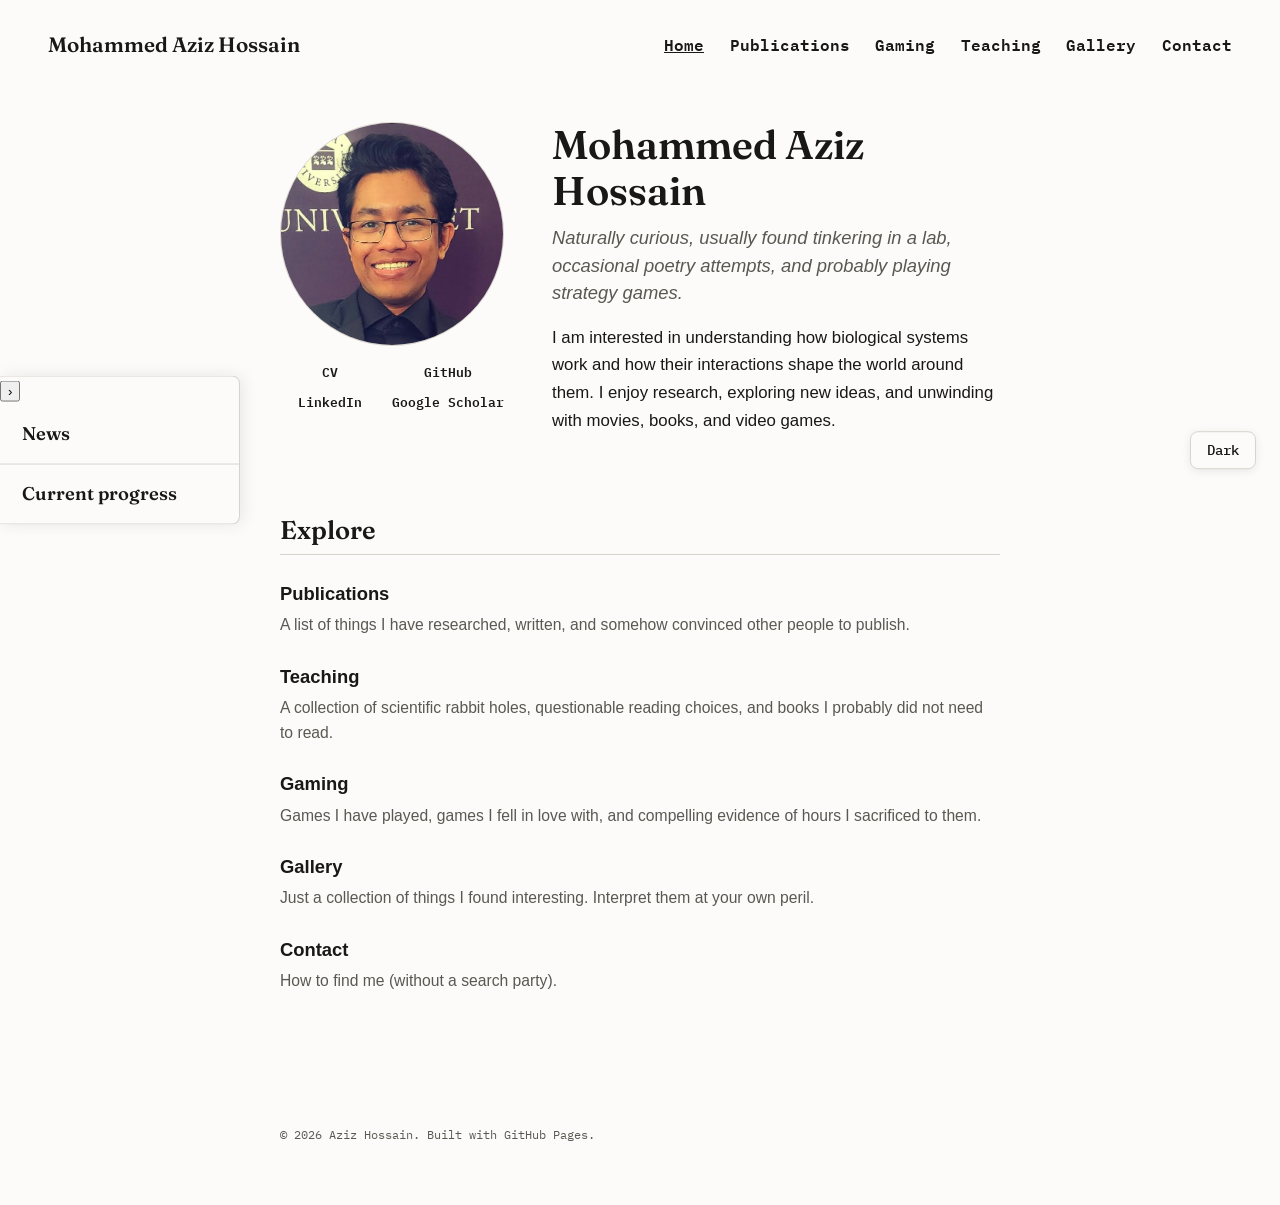
==== commit 286622ee: "Update index.html" ====
--- a/index.html
+++ b/index.html
@@ -2,8 +2,13 @@
 <html lang="en">
 
 <head>
+
   <meta charset="UTF-8">
-  <meta name="viewport" content="width=device-width, initial-scale=1.0">
+
+  <meta
+    name="viewport"
+    content="width=device-width, initial-scale=1.0"
+  >
 
   <title>Mohammed Aziz Hossain</title>
 
@@ -12,101 +17,237 @@
     content="Personal site of Mohammed Aziz Hossain — researcher, teacher, and gamer."
   >
 
-  <!-- Fonts -->
   <link rel="preconnect" href="https://fonts.googleapis.com">
-  <link rel="preconnect" href="https://fonts.gstatic.com" crossorigin>
 
   <link
-    href="https://fonts.googleapis.com/css2?family=Fraunces:ital,wght@0,400;0,600;1,500&family=IBM+Plex+Mono:wght@400;500&family=Source+Sans+3:wght@400;500;600;700&display=swap"
+    rel="preconnect"
+    href="https://fonts.gstatic.com"
+    crossorigin
+  >
+
+  <link
+    href="https://fonts.googleapis.com/css2?family=Fraunces:ital,wght@0,400;0,600;1,500&family=IBM+Plex+Mono:wght@400;500&family=IBM+Plex+Sans:wght@400;500;600&display=swap"
     rel="stylesheet"
   >
 
-  <!-- Main stylesheet -->
-  <link rel="stylesheet" href="style.css">
+  <link
+    rel="stylesheet"
+    href="style.css"
+  >
+
 </head>
 
+
 <body>
 
-<a class="skip-link" href="#main">
+<a
+  class="skip-link"
+  href="#main"
+>
   Skip to content
 </a>
 
 
-<!-- Navigation Header (populated dynamically via JavaScript) -->
-<header class="sidebar" id="site-header"></header>
-
-<!-- Site updates (fixed to left viewport edge) -->
-<aside class="side-updates" aria-label="Site updates">
-  <!-- Mobile Drawer Toggle Button -->
-  <button class="updates-drawer-toggle" type="button" aria-expanded="false" aria-label="Open site updates">
-    <span aria-hidden="true" class="drawer-arrow-icon">→</span>
+<!-- =====================================================
+     Navigation
+     ===================================================== -->
+
+<header
+  class="sidebar"
+  id="site-header"
+></header>
+
+
+<!-- =====================================================
+     Site updates (fixed to the left edge of the viewport)
+     ===================================================== -->
+
+<aside
+  class="side-updates"
+  aria-label="Site updates"
+>
+
+  <!-- Mobile drawer toggle (hidden on desktop via CSS) -->
+
+  <button
+    class="updates-drawer-toggle"
+    id="updates-drawer-toggle"
+    type="button"
+    aria-label="Open site updates"
+    aria-expanded="false"
+    aria-controls="site-updates-content"
+  >
+    <span aria-hidden="true">›</span>
   </button>
 
-  <!-- Inner Scroll Container -->
-  <div class="side-updates-content">
-    <!-- News Panel -->
-    <div class="info-panel">
-      <button class="info-toggle" type="button" aria-expanded="false" aria-controls="news-panel">
-        News
-      </button>
-
-      <div class="info-content" id="news-panel" hidden>
-        <article class="news-entry">
-          <time class="news-date" datetime="2026-09">
-            September 2026
-          </time>
-          <p class="news-text">
-            Still looking for evidence of disturbance.
-            Nothing conclusive yet.
-          </p>
-        </article>
+
+  <div id="site-updates-content">
+
+  <!-- News -->
+
+  <div class="info-panel">
+
+    <button
+      class="info-toggle"
+      type="button"
+      aria-expanded="false"
+      aria-controls="news-panel"
+    >
+      News
+    </button>
+
+
+    <div
+      class="info-content"
+      id="news-panel"
+      hidden
+    >
+
+      <article class="news-entry">
+
+        <time
+          class="news-date"
+          datetime="2026-09"
+        >
+          September 2026
+        </time>
+
+        <p class="news-text">
+          Still looking for evidence of disturbance.
+          Nothing conclusive yet.
+        </p>
+
+      </article>
+
+    </div>
+
+  </div>
+
+
+  <!-- Current progress -->
+
+  <div class="info-panel">
+
+    <button
+      class="info-toggle"
+      type="button"
+      aria-expanded="false"
+      aria-controls="currently-panel"
+    >
+      Current progress
+    </button>
+
+
+    <div
+      class="info-content"
+      id="currently-panel"
+      hidden
+    >
+
+      <p class="status-text">
+        Currently reading whatever catches my attention
+        and tinkering with GitHub Pages. Treating the
+        whole thing as research, mostly because
+        “I have no idea what I am doing” sounds less
+        impressive.
+      </p>
+
+    </div>
+
+  </div>
+
+  </div>
+
+
+</aside>
+
+
+<!-- =====================================================
+     Home page
+     ===================================================== -->
+
+<main
+  id="main"
+  class="content home-content"
+>
+
+
+  <!-- ===================================================
+       Hero
+       =================================================== -->
+
+  <section
+    class="hero"
+    aria-labelledby="hero-name"
+  >
+
+
+    <!-- Profile photo -->
+
+    <div class="hero-photo">
+
+      <img
+        src="profile.jpg"
+        alt="Photo of Aziz Hossain"
+        class="profile-photo"
+      >
+
+
+      <!-- Links directly underneath photo -->
+
+      <div class="hero-links">
+
+        <a href="cv.pdf">
+          CV
+        </a>
+
+        <a
+          href="https://github.com/MAzizHossain"
+          target="_blank"
+          rel="noopener noreferrer"
+        >
+          GitHub
+        </a>
+
+        <a
+          href="https://www.linkedin.com/in/aziz2077"
+          target="_blank"
+          rel="noopener noreferrer"
+        >
+          LinkedIn
+        </a>
+
+        <a
+          href="https://scholar.google.com/citations?user=eGO1N70AAAAJ&hl=en&authuser=3"
+          target="_blank"
+          rel="noopener noreferrer"
+        >
+          Google Scholar
+        </a>
+
       </div>
+
     </div>
 
-    <!-- Current Progress Panel -->
-    <div class="info-panel">
-      <button class="info-toggle" type="button" aria-expanded="false" aria-controls="currently-panel">
-        Current progress
-      </button>
-
-      <div class="info-content" id="currently-panel" hidden>
-        <p class="status-text">
-          Currently reading whatever catches my attention
-          and tinkering with GitHub Pages. Treating the
-          whole thing as research, mostly because
-          “I have no idea what I am doing” sounds less
-          impressive.
-        </p>
-      </div>
-    </div>
-  </div>
-</aside>
-
-<!-- Main Page Content -->
-<main id="main" class="content home-content">
-  <!-- Hero Section -->
-  <section class="hero" aria-labelledby="hero-name">
-    <div class="hero-photo">
-      <img src="profile.jpg" alt="Photo of Aziz Hossain" class="profile-photo">
-
-      <div class="hero-links">
-        <a href="cv.pdf">CV</a>
-        <a href="https://github.com/MAzizHossain" target="_blank" rel="noopener noreferrer">GitHub</a>
-        <a href="https://www.linkedin.com/in/aziz2077" target="_blank" rel="noopener noreferrer">LinkedIn</a>
-        <a href="https://scholar.google.com/citations?user=eGO1N70AAAAJ&hl=en&authuser=3" target="_blank" rel="noopener noreferrer">Google Scholar</a>
-      </div>
-    </div>
+
+    <!-- Hero text -->
 
     <div class="hero-text">
-      <h1 class="hero-name" id="hero-name">
+
+      <h1
+        class="hero-name"
+        id="hero-name"
+      >
         Mohammed Aziz Hossain
       </h1>
+
 
       <p class="hero-tagline">
         Naturally curious, usually found tinkering in a lab,
         occasional poetry attempts, and probably playing
         strategy games.
       </p>
+
 
       <p>
         I am interested in understanding how biological
@@ -115,82 +256,173 @@
         ideas, and unwinding with movies, books, and video
         games.
       </p>
+
     </div>
+
   </section>
 
-  <!-- Explore Section -->
-  <section class="explore" aria-labelledby="explore-heading">
-    <h2 class="section-label" id="explore-heading">
+
+  <!-- ===================================================
+       Explore
+       =================================================== -->
+
+  <section
+    class="explore"
+    aria-labelledby="explore-heading"
+  >
+
+    <h2
+      class="section-label"
+      id="explore-heading"
+    >
       Explore
     </h2>
 
+
     <div class="row-list">
+
+
+      <!-- Publications -->
+
       <article class="row">
+
         <div class="row-head">
+
           <span class="row-title">
-            <a href="publications.html">Publications</a>
+
+            <a href="publications.html">
+              Publications
+            </a>
+
           </span>
+
         </div>
+
         <p class="row-desc">
           A list of things I have researched, written,
           and somehow convinced other people to publish.
         </p>
-      </article>
+
+      </article>
+
+
+      <!-- Teaching -->
 
       <article class="row">
+
         <div class="row-head">
+
           <span class="row-title">
-            <a href="teaching.html">Teaching</a>
+
+            <a href="teaching.html">
+              Teaching
+            </a>
+
           </span>
+
         </div>
+
         <p class="row-desc">
           A collection of scientific rabbit holes,
           questionable reading choices, and books I
           probably did not need to read.
         </p>
-      </article>
+
+      </article>
+
+
+      <!-- Gaming -->
 
       <article class="row">
+
         <div class="row-head">
+
           <span class="row-title">
-            <a href="gaming.html">Gaming</a>
+
+            <a href="gaming.html">
+              Gaming
+            </a>
+
           </span>
+
         </div>
+
         <p class="row-desc">
           Games I have played, games I fell in love with,
           and compelling evidence of hours I sacrificed
           to them.
         </p>
-      </article>
+
+      </article>
+
+
+      <!-- Gallery -->
 
       <article class="row">
+
         <div class="row-head">
+
           <span class="row-title">
-            <a href="gallery.html">Gallery</a>
+
+            <a href="gallery.html">
+              Gallery
+            </a>
+
           </span>
+
         </div>
+
         <p class="row-desc">
           Just a collection of things I found interesting.
           Interpret them at your own peril.
         </p>
-      </article>
+
+      </article>
+
+
+      <!-- Contact -->
 
       <article class="row">
+
         <div class="row-head">
+
           <span class="row-title">
-            <a href="contact.html">Contact</a>
+
+            <a href="contact.html">
+              Contact
+            </a>
+
           </span>
+
         </div>
+
         <p class="row-desc">
           How to find me (without a search party).
         </p>
-      </article>
+
+      </article>
+
+
     </div>
+
   </section>
+
+
 </main>
 
-<footer class="site-footer" id="site-footer"></footer>
+
+<!-- =====================================================
+     Footer
+     ===================================================== -->
+
+<footer
+  class="site-footer"
+  id="site-footer"
+></footer>
+
 
 <script src="script.js"></script>
+
 </body>
+
 </html>
--- a/style.css
+++ b/style.css
@@ -21,7 +21,6 @@
   --paper: #16181a;
   --surface: #202326;
   --line: #353a3f;
-
   --ink: #f1f2f3;
   --ink-soft: #a9afb5;
 }
@@ -43,19 +42,20 @@
 
 body {
   margin: 0;
-
   background: var(--paper);
   color: var(--ink);
-
   font-family: var(--font-sans);
-
   font-size: 1.05rem;
-
   line-height: 1.65;
 }
 
 img {
+  display: block;
   max-width: 100%;
+}
+
+a {
+  color: var(--ink);
 }
 
 
@@ -65,17 +65,12 @@
 
 .skip-link {
   position: absolute;
-
   top: -100px;
   left: 1rem;
-
   z-index: 1000;
-
+  padding: 0.5rem 1rem;
   background: var(--ink);
   color: var(--paper);
-
-  padding: 0.5rem 1rem;
-
   border-radius: var(--radius);
 }
 
@@ -85,48 +80,32 @@
 
 .sr-only {
   position: absolute;
-
   width: 1px;
   height: 1px;
-
   padding: 0;
   margin: -1px;
-
   overflow: hidden;
-
   clip: rect(0, 0, 0, 0);
-
   white-space: nowrap;
-
   border: 0;
 }
 
 
 /* =========================================================
-   TOP HEADER
+   HEADER
    ========================================================= */
 
 .sidebar {
   position: relative;
+  z-index: 50;
 
   width: 100%;
-
-  margin: 0;
-
   padding: 2rem 3rem 0;
 
   display: flex;
-
   align-items: center;
   justify-content: space-between;
-
-  z-index: 50;
-}
-
-
-/* =========================================================
-   WORDMARK
-   ========================================================= */
+}
 
 .sidebar-top {
   flex-shrink: 0;
@@ -136,81 +115,46 @@
   display: block;
 
   color: var(--ink);
-
   font-family: var(--font-display);
-
   font-size: 1.3rem;
-
   font-weight: 600;
-
   line-height: 1.2;
 
   text-decoration: none;
-
   white-space: nowrap;
 }
 
 .wordmark:hover,
 .wordmark:focus {
   color: var(--ink);
-
-  text-decoration: none;
-}
-
-
-/* =========================================================
-   DESKTOP NAVIGATION
+}
+
+
+/* =========================================================
+   NAVIGATION
    ========================================================= */
 
 .nav-links {
   display: flex;
-
-  flex-direction: row;
-
   align-items: center;
-
-  justify-content: flex-end;
-
   gap: 1.6rem;
-
   margin-left: auto;
 
   font-family: var(--font-mono);
-
   font-size: 1rem;
 }
 
 .nav-links a {
   color: var(--ink);
-
   font-weight: 600;
-
   text-decoration: none;
-
   white-space: nowrap;
-
-  transition: none;
-}
-
-
-/*
-   Keep navigation the same color in every state.
-*/
-
-.nav-links a:link,
-.nav-links a:visited,
+}
+
 .nav-links a:hover,
-.nav-links a:active,
 .nav-links a.active {
-  color: var(--ink);
-}
-
-.nav-links a:hover {
   text-decoration: underline;
 }
-
-
-/* Hamburger hidden on desktop */
 
 .nav-toggle {
   display: none;
@@ -223,11 +167,8 @@
 
 .content {
   width: 100%;
-
   max-width: 48rem;
-
   margin: 0 auto;
-
   padding: 4rem 1.5rem;
 }
 
@@ -238,106 +179,56 @@
 
 .hero {
   display: flex;
-
   align-items: flex-start;
-
   gap: 3rem;
-
   margin-bottom: 4rem;
 }
-
-
-/* =========================================================
-   PROFILE COLUMN
-   ========================================================= */
 
 .hero-photo {
   flex: 0 0 14rem;
-
   width: 14rem;
 
   display: flex;
-
   flex-direction: column;
-
   align-items: center;
 }
 
-
-/* =========================================================
-   PROFILE IMAGE
-   ========================================================= */
-
 .profile-photo {
-  display: block;
-
   width: 14rem;
-
   height: 14rem;
 
+  border: 1px solid var(--line);
   border-radius: 50%;
 
   object-fit: cover;
-
-  border: 1px solid var(--line);
-}
-
-
-/* =========================================================
-   PROFILE LINKS
-   2 × 2
-   ========================================================= */
+}
 
 .hero-links {
+  width: 100%;
+  margin-top: 1rem;
+
   display: grid;
-
-  grid-template-columns:
-    repeat(2, minmax(0, 1fr));
-
+  grid-template-columns: repeat(2, 1fr);
   gap: 0.5rem 0.8rem;
 
-  width: 100%;
-
-  margin-top: 1rem;
-
   font-family: var(--font-mono);
-
   font-size: 0.8rem;
-
   text-align: center;
 }
 
 .hero-links a {
   color: var(--ink);
-
   font-weight: 600;
-
   text-decoration: none;
-
   white-space: nowrap;
-
-  transition: none;
-}
-
-.hero-links a:link,
-.hero-links a:visited,
-.hero-links a:hover,
-.hero-links a:active {
-  color: var(--ink);
 }
 
 .hero-links a:hover {
   text-decoration: underline;
 }
 
-
-/* =========================================================
-   HERO TEXT
-   ========================================================= */
-
 .hero-text {
   flex: 1;
-
   min-width: 0;
 }
 
@@ -345,54 +236,42 @@
   margin: 0 0 0.6rem;
 
   color: var(--ink);
-
   font-family: var(--font-display);
-
   font-size: 2.5rem;
-
   font-weight: 600;
-
   line-height: 1.15;
 }
 
 .hero-tagline {
-  margin-top: 0;
+  margin: 0;
 
   color: var(--ink-soft);
-
   font-size: 1.15rem;
-
   font-style: italic;
-
   line-height: 1.5;
 }
 
 
 /* =========================================================
-   EXPLORE SECTION
+   SECTIONS
    ========================================================= */
 
 .section-label {
   margin: 0 0 1.5rem;
-
   padding-bottom: 0.5rem;
 
   border-bottom: 1px solid var(--line);
 
   color: var(--ink);
-
   font-family: var(--font-display);
-
   font-size: 1.6rem;
-
   font-weight: 600;
-
   line-height: 1.2;
 }
 
 
 /* =========================================================
-   ROWS
+   CONTENT ROWS
    ========================================================= */
 
 .row-list {
@@ -405,33 +284,16 @@
 
 .row-head {
   display: flex;
-
   align-items: baseline;
-
   justify-content: space-between;
-
   gap: 1rem;
 }
 
 .row-title a {
   color: var(--ink);
-
-  font-family: var(--font-sans);
-
   font-size: 1.15rem;
-
   font-weight: 700;
-
   text-decoration: none;
-
-  transition: none;
-}
-
-.row-title a:link,
-.row-title a:visited,
-.row-title a:hover,
-.row-title a:active {
-  color: var(--ink);
 }
 
 .row-title a:hover {
@@ -440,41 +302,24 @@
 
 .row-desc {
   margin: 0.2rem 0 0;
-
   color: var(--ink-soft);
-
   font-size: 0.98rem;
-
   line-height: 1.6;
 }
-
-
-/* =========================================================
-   YEAR HEADINGS
-   ========================================================= */
 
 .year-heading {
   margin: 2rem 0 0.75rem;
 
   color: var(--ink);
-
   font-family: var(--font-display);
-
   font-size: 1.4rem;
-
   font-weight: 600;
 }
 
-
-/* =========================================================
-   ROW META
-   ========================================================= */
-
-.row-meta {
+.row-meta,
+.gallery-year {
   color: var(--ink-soft);
-
   font-family: var(--font-mono);
-
   font-size: 0.75rem;
 }
 
@@ -484,134 +329,76 @@
 
 .row-links a {
   color: var(--ink);
-
   font-family: var(--font-mono);
-
   font-size: 0.75rem;
-
   font-weight: 500;
-
   text-decoration: underline;
 }
-
-
-/* =========================================================
-   PUBLICATION ERROR
-   ========================================================= */
 
 .publication-error {
   color: var(--ink-soft);
-
   font-size: 0.95rem;
 }
 
 
 /* =========================================================
-   NEWS / CURRENT PROGRESS
-   DESKTOP: LEFT / VERTICALLY CENTERED
+   SIDE UPDATES / NEWS
    ========================================================= */
 
 .side-updates {
   position: fixed;
-
   left: 0;
-
   top: 50%;
-
   transform: translateY(-50%);
-
   z-index: 60;
 
   width: 15rem;
-
   max-width: 42vw;
 
   overflow: visible;
 
   background: var(--paper);
-
   border: 1px solid var(--line);
-
   border-left: none;
-
-  border-radius:
-    0
-    var(--radius)
-    var(--radius)
-    0;
-
-  box-shadow:
-    3px 0 16px rgba(0, 0, 0, 0.08);
-}
-
-
-/* =========================================================
-   NEWS INNER SCROLL
-   ========================================================= */
+  border-radius: 0 var(--radius) var(--radius) 0;
+
+  box-shadow: 3px 0 16px rgba(0, 0, 0, 0.08);
+}
 
 .side-updates-content {
   max-height: 80vh;
-
   overflow-y: auto;
 }
-
-
-/* =========================================================
-   NEWS PANELS
-   ========================================================= */
 
 .side-updates .info-panel + .info-panel {
   border-top: 1px solid var(--line);
 }
 
-
-/* =========================================================
-   NEWS HEADERS
-   ========================================================= */
-
 .side-updates .info-toggle {
   display: block;
-
   width: 100%;
 
   padding: 1.1rem 1.35rem;
 
   background: none;
-
-  border: none;
-
-  color: var(--ink);
-
+  border: 0;
+
+  color: var(--ink);
   font-family: var(--font-display);
-
   font-size: 1.15rem;
-
   font-weight: 600;
-
   line-height: 1.3;
-
   text-align: left;
 
   cursor: pointer;
 }
-
-
-/*
-   No color change when clicked / opened.
-*/
 
 .side-updates .info-toggle:hover,
 .side-updates .info-toggle:focus,
 .side-updates .info-toggle[aria-expanded="true"] {
-  color: var(--ink);
-
   background: transparent;
-}
-
-
-/* =========================================================
-   NEWS CONTENT
-   ========================================================= */
+  color: var(--ink);
+}
 
 .side-updates .info-content {
   padding: 0 1.35rem 1.25rem;
@@ -619,13 +406,10 @@
 
 .side-updates .news-date {
   display: block;
-
   margin-bottom: 0.4rem;
 
   color: var(--ink-soft);
-
   font-family: var(--font-mono);
-
   font-size: 0.75rem;
 }
 
@@ -634,59 +418,41 @@
   margin: 0;
 
   color: var(--ink-soft);
-
   font-size: 0.9rem;
-
   line-height: 1.5;
 }
 
 
 /* =========================================================
    THEME BUTTON
-   DESKTOP: RIGHT / PARALLEL TO NEWS
    ========================================================= */
 
 .theme-tab {
   position: fixed;
-
   right: 1.5rem;
-
   top: 50%;
-
   transform: translateY(-50%);
-
   z-index: 80;
 
   padding: 0.55rem 1rem;
 
   background: var(--paper);
-
   color: var(--ink);
 
   border: 1px solid var(--line);
-
   border-radius: var(--radius);
 
   font-family: var(--font-mono);
-
   font-size: 0.85rem;
-
   font-weight: 500;
 
   cursor: pointer;
 
-  box-shadow:
-    0 2px 10px rgba(0, 0, 0, 0.08);
-
-  transition:
-    background-color 150ms ease,
-    color 150ms ease;
+  box-shadow: 0 2px 10px rgba(0, 0, 0, 0.08);
 }
 
 .theme-tab:hover {
   background: var(--surface);
-
-  color: var(--ink);
 }
 
 
@@ -694,69 +460,112 @@
    GALLERY
    ========================================================= */
 
-.gallery-grid {
+.gallery-page,
+.contact-page {
+  width: 100%;
+  max-width: 64rem;
+  margin: 0 auto;
+  padding: 4rem 1.5rem 5rem;
+}
+
+.gallery-intro,
+.contact-intro {
+  max-width: 48rem;
+  margin-bottom: 3rem;
+}
+
+.gallery-intro h1,
+.contact-intro h1 {
+  margin: 0 0 0.75rem;
+
+  color: var(--ink);
+  font-family: var(--font-display);
+  font-size: 2.5rem;
+  font-weight: 600;
+  line-height: 1.15;
+}
+
+.gallery-intro p,
+.contact-intro p {
+  margin: 0;
+
+  color: var(--ink-soft);
+  font-size: 1.05rem;
+  line-height: 1.65;
+}
+
+.gallery-page .gallery-grid {
   display: grid;
-
-  grid-template-columns:
-    repeat(2, minmax(0, 1fr));
-
-  gap: 1.5rem;
-
-  width: 100%;
+  grid-template-columns: repeat(2, minmax(0, 1fr));
+  gap: 3rem 2rem;
 }
 
 .gallery-item {
   min-width: 0;
 }
 
-
-/*
-   Controlled gallery thumbnail size.
-*/
-
-.gallery-item img {
-  display: block;
-
+.gallery-page .gallery-item img {
   width: 100%;
-
-  max-width: 100%;
-
-  height: 18rem;
+  height: 17rem;
 
   object-fit: cover;
 
   border: 1px solid var(--line);
-
   border-radius: var(--radius);
+  background: var(--surface);
 
   cursor: pointer;
-}
-
-
-/* =========================================================
-   GALLERY YEAR / GUESS
-   ========================================================= */
-
-.gallery-year {
+
+  transition: opacity 150ms ease;
+}
+
+.gallery-page .gallery-item img:hover {
+  opacity: 0.88;
+}
+
+.gallery-caption {
+  padding-top: 1rem;
+}
+
+.gallery-caption h2 {
+  margin: 0 0 0.5rem;
+
+  color: var(--ink);
+  font-family: var(--font-display);
+  font-size: 1.3rem;
+  font-weight: 600;
+  line-height: 1.3;
+}
+
+.gallery-caption p {
+  margin: 0;
+
   color: var(--ink-soft);
-
+  font-size: 0.98rem;
+  line-height: 1.6;
+}
+
+.gallery-year-row {
+  display: flex;
+  align-items: center;
+  gap: 0.75rem;
+  margin-top: 0.9rem;
+}
+
+.guess-year {
+  display: inline-flex;
+  align-items: center;
+  gap: 0.4rem;
+
+  padding: 0;
+
+  border: 0;
+  background: transparent;
+
+  color: var(--ink);
   font-family: var(--font-mono);
-
   font-size: 0.75rem;
-}
-
-.guess-year {
-  color: var(--ink);
-
-  background: transparent;
-
-  border: none;
-
-  padding: 0;
-
-  font-family: var(--font-mono);
-
-  font-size: 0.75rem;
+  font-weight: 500;
 
   cursor: pointer;
 }
@@ -765,6 +574,15 @@
   text-decoration: underline;
 }
 
+.guess-year:focus-visible {
+  outline: 2px solid var(--ink);
+  outline-offset: 3px;
+}
+
+.guess-year-icon {
+  font-size: 0.9rem;
+}
+
 
 /* =========================================================
    LIGHTBOX
@@ -776,23 +594,18 @@
 
 #lightbox {
   position: fixed;
-
   inset: 0;
-
   z-index: 200;
 
   display: flex;
-
   align-items: center;
-
   justify-content: center;
 
   padding: 2rem;
 
-  background: rgba(0, 0, 0, 0.82);
+  background: rgba(0, 0, 0, 0.86);
 
   opacity: 0;
-
   transition: opacity 160ms ease;
 }
 
@@ -805,41 +618,37 @@
 }
 
 #lightbox-image {
-  display: block;
-
   width: auto;
-
   height: auto;
-
   max-width: 90vw;
-
-  max-height: 85vh;
+  max-height: 86vh;
 
   object-fit: contain;
-
   border-radius: var(--radius);
 }
 
 .lightbox-close {
   position: absolute;
-
-  top: 1rem;
-
-  right: 1rem;
-
-  width: 2.5rem;
-
-  height: 2.5rem;
+  top: 1.25rem;
+  right: 1.25rem;
+
+  width: 2.75rem;
+  height: 2.75rem;
+
+  display: flex;
+  align-items: center;
+  justify-content: center;
+
+  padding: 0;
 
   border: 1px solid rgba(255, 255, 255, 0.35);
-
   border-radius: 50%;
 
   background: rgba(0, 0, 0, 0.25);
-
-  color: white;
-
-  font-size: 1.4rem;
+  color: #fff;
+
+  font-size: 1.5rem;
+  line-height: 1;
 
   cursor: pointer;
 }
@@ -850,25 +659,108 @@
 
 
 /* =========================================================
+   CONTACT PAGE
+   ========================================================= */
+
+.contact-grid {
+  display: grid;
+  grid-template-columns: repeat(2, minmax(0, 1fr));
+  gap: 1rem;
+}
+
+.contact-item {
+  min-width: 0;
+
+  padding: 1.35rem 1.5rem;
+
+  border: 1px solid var(--line);
+  border-radius: var(--radius);
+
+  background: var(--paper);
+
+  transition: background-color 150ms ease;
+}
+
+.contact-item:hover {
+  background: var(--surface);
+}
+
+.contact-item a {
+  display: flex;
+  align-items: center;
+  gap: 1rem;
+
+  width: 100%;
+
+  color: var(--ink);
+  text-decoration: none;
+}
+
+.contact-item a:hover .contact-label {
+  text-decoration: underline;
+}
+
+.contact-icon {
+  flex: 0 0 1.5rem;
+
+  width: 1.5rem;
+  height: 1.5rem;
+
+  display: flex;
+  align-items: center;
+  justify-content: center;
+
+  color: var(--ink);
+}
+
+.contact-icon svg {
+  width: 1.1rem;
+  height: 1.1rem;
+
+  fill: none;
+  stroke: currentColor;
+  stroke-width: 1.8;
+  stroke-linecap: round;
+  stroke-linejoin: round;
+}
+
+.contact-details {
+  min-width: 0;
+
+  display: flex;
+  flex-direction: column;
+  gap: 0.15rem;
+}
+
+.contact-label {
+  color: var(--ink);
+  font-size: 1.1rem;
+  font-weight: 700;
+  line-height: 1.3;
+}
+
+.contact-value {
+  color: var(--ink-soft);
+  font-family: var(--font-mono);
+  font-size: 0.78rem;
+  line-height: 1.4;
+
+  overflow-wrap: anywhere;
+}
+
+
+/* =========================================================
    FOOTER
    ========================================================= */
 
 .site-footer {
   width: 100%;
-
   max-width: 48rem;
-
   margin: 0 auto;
-
-  padding:
-    2rem
-    1.5rem
-    3rem;
+  padding: 2rem 1.5rem 3rem;
 
   color: var(--ink-soft);
-
   font-family: var(--font-mono);
-
   font-size: 0.75rem;
 }
 
@@ -879,28 +771,16 @@
 
 @media (max-width: 700px) {
 
-  /* -------------------------------------------------------
-     HEADER
-     ------------------------------------------------------- */
+  /* Header */
 
   .sidebar {
-    width: 100%;
-
-    margin: 0;
-
-    padding:
-      1.25rem
-      1.25rem
-      0;
-
     display: block;
+    padding: 1.25rem 1.25rem 0;
   }
 
   .sidebar-top {
     display: flex;
-
     align-items: center;
-
     justify-content: space-between;
   }
 
@@ -908,32 +788,19 @@
     font-size: 1.15rem;
   }
 
-
-  /* -------------------------------------------------------
-     MOBILE MENU BUTTON
-     ------------------------------------------------------- */
-
   .nav-toggle {
     display: flex;
-
     flex-direction: column;
-
     align-items: center;
-
     justify-content: center;
-
     gap: 4px;
 
     width: 2.25rem;
-
     height: 2.25rem;
-
     padding: 0;
 
     background: transparent;
-
     border: 1px solid var(--line);
-
     border-radius: var(--radius);
 
     cursor: pointer;
@@ -941,36 +808,22 @@
 
   .nav-toggle span:not(.sr-only) {
     display: block;
-
     width: 1rem;
-
     height: 1px;
-
     background: var(--ink);
   }
-
-
-  /* -------------------------------------------------------
-     MOBILE NAV
-     ------------------------------------------------------- */
 
   .nav-links {
     display: none;
-
     flex-direction: column;
-
     align-items: flex-start;
-
     gap: 0.75rem;
 
     margin-top: 1rem;
-
     padding: 1rem;
 
     background: var(--paper);
-
     border: 1px solid var(--line);
-
     border-radius: var(--radius);
   }
 
@@ -979,75 +832,41 @@
   }
 
   .nav-links a {
-    color: var(--ink);
-
     font-size: 0.9rem;
-
-    font-weight: 600;
-  }
-
-
-  /* -------------------------------------------------------
-     MAIN CONTENT
-     ------------------------------------------------------- */
+  }
+
+
+  /* Main */
 
   .content {
-    width: 100%;
-
-    padding:
-      3rem
-      1.25rem;
-  }
-
-
-  /* -------------------------------------------------------
-     HERO
-     ------------------------------------------------------- */
+    padding: 3rem 1.25rem;
+  }
+
+
+  /* Hero */
 
   .hero {
     flex-direction: column;
-
     align-items: center;
-
     gap: 1.75rem;
-
     margin-bottom: 3rem;
-
     text-align: center;
   }
 
-  .hero-photo {
-    flex: 0 0 auto;
-
-    width: 14rem;
-  }
-
+  .hero-photo,
   .profile-photo {
     width: 14rem;
-
+  }
+
+  .profile-photo {
     height: 14rem;
   }
-
-
-  /* -------------------------------------------------------
-     PROFILE LINKS — 2 × 2
-     ------------------------------------------------------- */
 
   .hero-links {
     width: 14rem;
-
-    grid-template-columns:
-      repeat(2, minmax(0, 1fr));
-
     gap: 0.5rem 0.75rem;
-
     font-size: 0.78rem;
   }
-
-
-  /* -------------------------------------------------------
-     HERO TEXT
-     ------------------------------------------------------- */
 
   .hero-text {
     width: 100%;
@@ -1062,9 +881,7 @@
   }
 
 
-  /* -------------------------------------------------------
-     EXPLORE
-     ------------------------------------------------------- */
+  /* Content */
 
   .row-head {
     display: block;
@@ -1075,118 +892,134 @@
   }
 
 
-  /* -------------------------------------------------------
-     GALLERY
-     ------------------------------------------------------- */
-
-  .gallery-grid {
+  /* Gallery */
+
+  .gallery-page,
+  .contact-page {
+    padding: 3rem 1.25rem 4rem;
+  }
+
+  .gallery-intro,
+  .contact-intro {
+    margin-bottom: 2.5rem;
+  }
+
+  .gallery-intro h1,
+  .contact-intro h1 {
+    font-size: 2.15rem;
+  }
+
+  .gallery-intro p,
+  .contact-intro p {
+    font-size: 1rem;
+  }
+
+  .gallery-page .gallery-grid {
     grid-template-columns: 1fr;
-
-    gap: 1rem;
-  }
-
-  .gallery-item img {
-    width: 100%;
-
+    gap: 2.75rem;
+  }
+
+  .gallery-page .gallery-item img {
     height: auto;
-
     max-height: 24rem;
-
-    object-fit: cover;
-  }
-
-
-  /* -------------------------------------------------------
-     THEME BUTTON
-     ------------------------------------------------------- */
+    aspect-ratio: 4 / 3;
+  }
+
+  .gallery-caption h2 {
+    font-size: 1.25rem;
+  }
+
+  .gallery-caption p {
+    font-size: 0.96rem;
+  }
+
+
+  /* Contact */
+
+  .contact-grid {
+    grid-template-columns: 1fr;
+    gap: 0.8rem;
+  }
+
+  .contact-item {
+    padding: 1.15rem 1.25rem;
+  }
+
+  .contact-item a {
+    gap: 0.85rem;
+  }
+
+  .contact-icon {
+    flex-basis: 1.4rem;
+    width: 1.4rem;
+    height: 1.4rem;
+  }
+
+  .contact-icon svg {
+    width: 1rem;
+    height: 1rem;
+  }
+
+  .contact-label {
+    font-size: 1.05rem;
+  }
+
+  .contact-value {
+    font-size: 0.75rem;
+  }
+
+
+  /* Theme */
 
   .theme-tab {
     top: auto;
-
     right: 0.75rem;
-
     bottom: 1rem;
-
     transform: none;
 
     padding: 0.45rem 0.75rem;
-
     font-size: 0.75rem;
   }
 
 
-  /* -------------------------------------------------------
-     NEWS DRAWER
-     ------------------------------------------------------- */
+  /* News drawer */
 
   .side-updates {
-    position: fixed;
-
-    left: 0;
-
     top: 0;
+    width: min(17rem, 82vw);
+    height: 100vh;
+    max-width: none;
+    max-height: 100vh;
 
     transform: translateX(-100%);
 
-    width: min(17rem, 82vw);
-
-    max-width: none;
-
-    height: 100vh;
-
-    max-height: 100vh;
-
-    overflow: visible;
-
-    z-index: 90;
-
+    border-top: 0;
+    border-bottom: 0;
+    border-left: 0;
     border-radius: 0;
 
-    border-top: none;
-
-    border-bottom: none;
-
-    border-left: none;
-
-    transition:
-      transform 250ms ease;
-
-    box-shadow:
-      4px 0 18px rgba(0, 0, 0, 0.12);
+    transition: transform 250ms ease;
+
+    box-shadow: 4px 0 18px rgba(0, 0, 0, 0.12);
   }
 
   .side-updates.updates-open {
     transform: translateX(0);
   }
 
-
-  /* -------------------------------------------------------
-     DRAWER CONTENT
-     ------------------------------------------------------- */
-
   .side-updates-content {
     height: 100vh;
-
     max-height: 100vh;
-
-    overflow-y: auto;
-
     padding-top: 1.5rem;
   }
 
   .side-updates .info-toggle {
-    padding:
-      0.9rem
-      1rem;
-
+    padding: 0.9rem 1rem;
     font-size: 1rem;
   }
 
   .side-updates .info-content {
-    padding:
-      0
-      1rem
-      1rem;
+    padding: 0 1rem 1rem;
   }
 
   .side-updates .news-text,
@@ -1194,115 +1027,94 @@
     font-size: 0.85rem;
   }
 
-
-  /* -------------------------------------------------------
-     DRAWER TOGGLE
-     ------------------------------------------------------- */
-
   .updates-drawer-toggle {
+    position: absolute;
+    left: 100%;
+    top: 50%;
+    transform: translateY(-50%);
+
+    width: 2.5rem;
+    height: 3.2rem;
+
     display: flex;
-
-    position: absolute;
-
-    top: 50%;
-
-    left: 100%;
-
-    transform: translateY(-50%);
-
-    width: 2.5rem;
-
-    height: 3.2rem;
-
     align-items: center;
-
     justify-content: center;
 
     padding: 0;
 
-    border:
-      1px solid
-      var(--line);
-
-    border-left: none;
-
-    border-radius:
-      0
-      var(--radius)
-      var(--radius)
-      0;
+    border: 1px solid var(--line);
+    border-left: 0;
+    border-radius: 0 var(--radius) var(--radius) 0;
 
     background: var(--paper);
-
     color: var(--ink);
 
     font-size: 1.25rem;
-
     cursor: pointer;
 
-    box-shadow:
-      3px 0 12px rgba(0, 0, 0, 0.08);
-
-    z-index: 91;
+    box-shadow: 3px 0 12px rgba(0, 0, 0, 0.08);
   }
 
   .updates-drawer-toggle:hover {
-    color: var(--ink);
-
     background: var(--surface);
   }
 
   .drawer-arrow-icon {
     display: inline-block;
-
-    transition:
-      transform 250ms ease;
-  }
-
-
-  /* -------------------------------------------------------
-     FOOTER
-     ------------------------------------------------------- */
+    transition: transform 250ms ease;
+  }
+
+
+  /* Footer */
 
   .site-footer {
     padding-left: 1.25rem;
-
     padding-right: 1.25rem;
   }
-}
-
-
-/* =========================================================
-   VERY SMALL PHONES
+
+
+  /* Lightbox */
+
+  #lightbox {
+    padding: 1rem;
+  }
+
+  #lightbox-image {
+    max-width: 94vw;
+    max-height: 82vh;
+  }
+}
+
+
+/* =========================================================
+   SMALL PHONES
    ========================================================= */
 
 @media (max-width: 420px) {
 
   .sidebar {
     padding-left: 1rem;
-
     padding-right: 1rem;
   }
 
-  .content {
+  .content,
+  .gallery-page,
+  .contact-page {
     padding-left: 1rem;
-
     padding-right: 1rem;
   }
 
-  .hero-photo {
-    width: 12rem;
-  }
-
+  .hero-photo,
   .profile-photo {
     width: 12rem;
-
+  }
+
+  .profile-photo {
     height: 12rem;
   }
 
   .hero-links {
     width: 12rem;
-
     font-size: 0.72rem;
   }
 
@@ -1312,7 +1124,18 @@
 
   .theme-tab {
     right: 0.6rem;
-
     bottom: 0.75rem;
   }
-}
+
+  .gallery-page .gallery-item img {
+    max-height: 20rem;
+  }
+
+  .contact-item {
+    padding: 1rem;
+  }
+
+  .contact-item a {
+    gap: 0.75rem;
+  }
+}
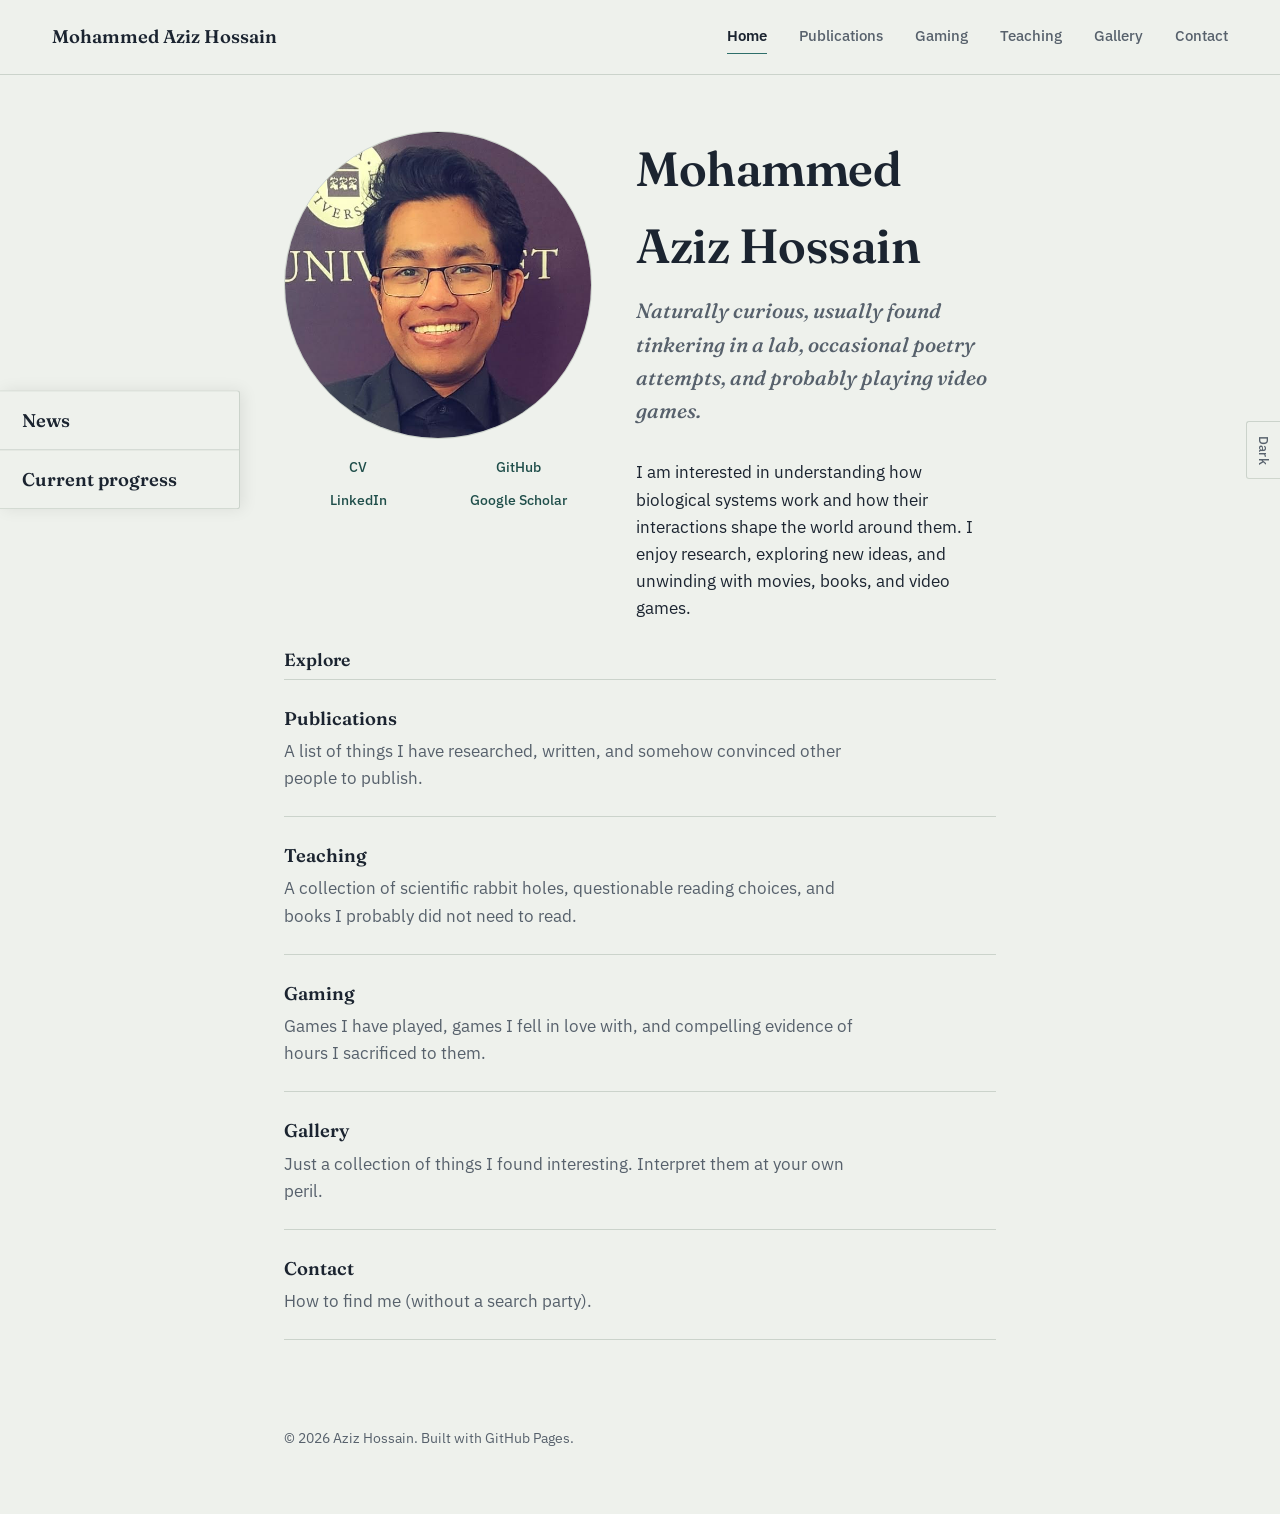
==== commit 01a1566c: "Update symbols and text in index.html" ====
--- a/index.html
+++ b/index.html
@@ -77,7 +77,7 @@
     aria-expanded="false"
     aria-controls="site-updates-content"
   >
-    <span aria-hidden="true">›</span>
+    <span aria-hidden="true">→</span>
   </button>
 
 
@@ -245,7 +245,7 @@
       <p class="hero-tagline">
         Naturally curious, usually found tinkering in a lab,
         occasional poetry attempts, and probably playing
-        strategy games.
+        video games.
       </p>
 
 
--- a/style.css
+++ b/style.css
@@ -1,33 +1,45 @@
 /* =========================================================
-   ROOT / THEME
+   DESIGN TOKENS
    ========================================================= */
 
 :root {
-  --font-display: 'Fraunces', serif;
-  --font-sans: 'Source Sans 3', sans-serif;
-  --font-mono: 'IBM Plex Mono', monospace;
-
-  --paper: #fcfbf9;
-  --surface: #f4f2ed;
-  --line: #d8d4cc;
-
-  --ink: #181817;
-  --ink-soft: #5a5852;
-
-  --radius: 8px;
-}
-
-[data-theme="dark"] {
-  --paper: #16181a;
-  --surface: #202326;
-  --line: #353a3f;
-  --ink: #f1f2f3;
-  --ink-soft: #a9afb5;
-}
-
-
-/* =========================================================
-   GLOBAL
+  --paper: #EEF1EC;
+  --surface: #E3E8E0;
+  --ink: #1B2430;
+  --ink-soft: #57616C;
+  --teal: #2E6F6A;
+  --teal-dark: #1F4E4A;
+  --rust: #C1622D;
+  --line: #CBD3CB;
+
+  --font-display: "Fraunces", Georgia, serif;
+  --font-body: "IBM Plex Sans", -apple-system, Segoe UI, sans-serif;
+  --font-mono: "IBM Plex Mono", ui-monospace, Menlo, monospace;
+
+  --maxw: 760px;
+  --radius: 3px;
+  --speed: 150ms;
+}
+
+
+/* =========================================================
+   DARK THEME
+   ========================================================= */
+
+:root[data-theme="dark"] {
+  --paper: #15181B;
+  --surface: #1E2225;
+  --ink: #E7E9E6;
+  --ink-soft: #A8AFA9;
+  --teal: #4FA79F;
+  --teal-dark: #7ED9CE;
+  --rust: #E3966B;
+  --line: #2A2E31;
+}
+
+
+/* =========================================================
+   RESET & BASE
    ========================================================= */
 
 *,
@@ -37,46 +49,55 @@
 }
 
 html {
-  background: var(--paper);
+  scroll-behavior: smooth;
 }
 
 body {
   margin: 0;
   background: var(--paper);
   color: var(--ink);
-  font-family: var(--font-sans);
-  font-size: 1.05rem;
-  line-height: 1.65;
-}
-
-img {
+  font-family: var(--font-body);
+  font-size: 1.0625rem;
+  line-height: 1.6;
+  -webkit-font-smoothing: antialiased;
+  transition:
+    background-color 200ms ease,
+    color 200ms ease;
+}
+
+h1,
+h2,
+h3 {
+  margin: 0;
+  color: var(--ink);
+  font-family: var(--font-display);
+}
+
+p {
+  max-width: 62ch;
+  margin: 0 0 1rem;
+}
+
+a {
+  color: var(--teal-dark);
+  text-decoration-thickness: 1px;
+  text-underline-offset: 2px;
+}
+
+a:hover {
+  color: var(--rust);
+}
+
+img,
+svg {
   display: block;
   max-width: 100%;
 }
 
-a {
-  color: var(--ink);
-}
-
 
 /* =========================================================
    ACCESSIBILITY
    ========================================================= */
-
-.skip-link {
-  position: absolute;
-  top: -100px;
-  left: 1rem;
-  z-index: 1000;
-  padding: 0.5rem 1rem;
-  background: var(--ink);
-  color: var(--paper);
-  border-radius: var(--radius);
-}
-
-.skip-link:focus {
-  top: 1rem;
-}
 
 .sr-only {
   position: absolute;
@@ -90,284 +111,174 @@
   border: 0;
 }
 
-
-/* =========================================================
-   HEADER
+.skip-link {
+  position: absolute;
+  left: -999px;
+  top: 0;
+  z-index: 100;
+
+  padding: 0.6rem 1rem;
+
+  background: var(--ink);
+  color: var(--paper);
+}
+
+.skip-link:focus {
+  left: 0.5rem;
+  top: 0.5rem;
+}
+
+a:focus-visible,
+button:focus-visible {
+  outline: 2px solid var(--teal);
+  outline-offset: 2px;
+}
+
+@media (prefers-reduced-motion: reduce) {
+  *,
+  *::before,
+  *::after {
+    animation-duration: 0.01ms !important;
+    animation-iteration-count: 1 !important;
+    transition-duration: 0.01ms !important;
+    scroll-behavior: auto !important;
+  }
+}
+
+
+/* =========================================================
+   TOP NAV
    ========================================================= */
 
 .sidebar {
-  position: relative;
+  position: sticky;
+  top: 0;
   z-index: 50;
 
   width: 100%;
-  padding: 2rem 3rem 0;
-
+
+  display: flex;
+  flex-direction: column;
+
+  padding: 1.1rem 1.5rem;
+
+  background: var(--paper);
+  border-bottom: 1px solid var(--line);
+}
+
+.sidebar-top {
   display: flex;
   align-items: center;
   justify-content: space-between;
 }
 
-.sidebar-top {
-  flex-shrink: 0;
-}
-
 .wordmark {
-  display: block;
-
   color: var(--ink);
+
   font-family: var(--font-display);
-  font-size: 1.3rem;
+  font-size: 1.15rem;
   font-weight: 600;
-  line-height: 1.2;
-
+
+  line-height: 1.3;
   text-decoration: none;
-  white-space: nowrap;
-}
-
-.wordmark:hover,
-.wordmark:focus {
+}
+
+.wordmark:hover {
+  color: var(--teal-dark);
+}
+
+
+/* =========================================================
+   THEME TAB
+   ========================================================= */
+
+.theme-tab {
+  position: fixed;
+  top: 50%;
+  right: 0;
+
+  transform: translateY(-50%);
+
+  z-index: 60;
+
+  padding: 0.85rem 0.5rem;
+
+  background: var(--paper);
+  color: var(--ink-soft);
+
+  border: 1px solid var(--line);
+  border-right: none;
+  border-radius:
+    var(--radius)
+    0
+    0
+    var(--radius);
+
+  font-family: var(--font-body);
+  font-size: 0.8rem;
+  font-weight: 500;
+  letter-spacing: 0.02em;
+
+  cursor: pointer;
+
+  writing-mode: vertical-rl;
+  text-orientation: mixed;
+
+  transition:
+    padding-right 150ms ease,
+    color 150ms ease,
+    background-color 200ms ease,
+    border-color 200ms ease;
+}
+
+.theme-tab:hover {
+  padding-right: 0.75rem;
+
   color: var(--ink);
-}
-
-
-/* =========================================================
-   NAVIGATION
-   ========================================================= */
-
-.nav-links {
-  display: flex;
-  align-items: center;
-  gap: 1.6rem;
-  margin-left: auto;
-
-  font-family: var(--font-mono);
-  font-size: 1rem;
-}
-
-.nav-links a {
-  color: var(--ink);
-  font-weight: 600;
-  text-decoration: none;
-  white-space: nowrap;
-}
-
-.nav-links a:hover,
-.nav-links a.active {
-  text-decoration: underline;
-}
-
-.nav-toggle {
-  display: none;
-}
-
-
-/* =========================================================
-   MAIN CONTENT
-   ========================================================= */
-
-.content {
-  width: 100%;
-  max-width: 48rem;
-  margin: 0 auto;
-  padding: 4rem 1.5rem;
-}
-
-
-/* =========================================================
-   HERO
-   ========================================================= */
-
-.hero {
-  display: flex;
-  align-items: flex-start;
-  gap: 3rem;
-  margin-bottom: 4rem;
-}
-
-.hero-photo {
-  flex: 0 0 14rem;
-  width: 14rem;
-
-  display: flex;
-  flex-direction: column;
-  align-items: center;
-}
-
-.profile-photo {
-  width: 14rem;
-  height: 14rem;
-
-  border: 1px solid var(--line);
-  border-radius: 50%;
-
-  object-fit: cover;
-}
-
-.hero-links {
-  width: 100%;
-  margin-top: 1rem;
-
-  display: grid;
-  grid-template-columns: repeat(2, 1fr);
-  gap: 0.5rem 0.8rem;
-
-  font-family: var(--font-mono);
-  font-size: 0.8rem;
-  text-align: center;
-}
-
-.hero-links a {
-  color: var(--ink);
-  font-weight: 600;
-  text-decoration: none;
-  white-space: nowrap;
-}
-
-.hero-links a:hover {
-  text-decoration: underline;
-}
-
-.hero-text {
-  flex: 1;
-  min-width: 0;
-}
-
-.hero-name {
-  margin: 0 0 0.6rem;
-
-  color: var(--ink);
-  font-family: var(--font-display);
-  font-size: 2.5rem;
-  font-weight: 600;
-  line-height: 1.15;
-}
-
-.hero-tagline {
-  margin: 0;
-
-  color: var(--ink-soft);
-  font-size: 1.15rem;
-  font-style: italic;
-  line-height: 1.5;
-}
-
-
-/* =========================================================
-   SECTIONS
-   ========================================================= */
-
-.section-label {
-  margin: 0 0 1.5rem;
-  padding-bottom: 0.5rem;
-
-  border-bottom: 1px solid var(--line);
-
-  color: var(--ink);
-  font-family: var(--font-display);
-  font-size: 1.6rem;
-  font-weight: 600;
-  line-height: 1.2;
-}
-
-
-/* =========================================================
-   CONTENT ROWS
-   ========================================================= */
-
-.row-list {
-  width: 100%;
-}
-
-.row {
-  margin-bottom: 1.5rem;
-}
-
-.row-head {
-  display: flex;
-  align-items: baseline;
-  justify-content: space-between;
-  gap: 1rem;
-}
-
-.row-title a {
-  color: var(--ink);
-  font-size: 1.15rem;
-  font-weight: 700;
-  text-decoration: none;
-}
-
-.row-title a:hover {
-  text-decoration: underline;
-}
-
-.row-desc {
-  margin: 0.2rem 0 0;
-  color: var(--ink-soft);
-  font-size: 0.98rem;
-  line-height: 1.6;
-}
-
-.year-heading {
-  margin: 2rem 0 0.75rem;
-
-  color: var(--ink);
-  font-family: var(--font-display);
-  font-size: 1.4rem;
-  font-weight: 600;
-}
-
-.row-meta,
-.gallery-year {
-  color: var(--ink-soft);
-  font-family: var(--font-mono);
-  font-size: 0.75rem;
-}
-
-.row-links {
-  margin-top: 0.4rem;
-}
-
-.row-links a {
-  color: var(--ink);
-  font-family: var(--font-mono);
-  font-size: 0.75rem;
-  font-weight: 500;
-  text-decoration: underline;
-}
-
-.publication-error {
-  color: var(--ink-soft);
-  font-size: 0.95rem;
-}
-
-
-/* =========================================================
-   SIDE UPDATES / NEWS
+  background: var(--surface);
+
+  border-color: var(--ink-soft);
+}
+
+
+/* =========================================================
+   SIDE UPDATES
    ========================================================= */
 
 .side-updates {
   position: fixed;
   left: 0;
   top: 50%;
+
   transform: translateY(-50%);
+
   z-index: 60;
 
   width: 15rem;
   max-width: 42vw;
 
-  overflow: visible;
-
   background: var(--paper);
+
   border: 1px solid var(--line);
   border-left: none;
-  border-radius: 0 var(--radius) var(--radius) 0;
+
+  border-radius:
+    0
+    var(--radius)
+    var(--radius)
+    0;
 
   box-shadow: 3px 0 16px rgba(0, 0, 0, 0.08);
-}
-
-.side-updates-content {
-  max-height: 80vh;
-  overflow-y: auto;
+
+  overflow: hidden;
+}
+
+/* Hidden by default (desktop). Shown only on mobile, see the
+   max-width:700px block below — this was missing entirely,
+   which is why the toggle button had no visible tab and the
+   panel had no closed state on phones. */
+.updates-drawer-toggle {
+  display: none;
 }
 
 .side-updates .info-panel + .info-panel {
@@ -376,28 +287,33 @@
 
 .side-updates .info-toggle {
   display: block;
+
   width: 100%;
 
   padding: 1.1rem 1.35rem;
 
   background: none;
-  border: 0;
+  border: none;
 
   color: var(--ink);
+
   font-family: var(--font-display);
   font-size: 1.15rem;
   font-weight: 600;
-  line-height: 1.3;
+
   text-align: left;
 
   cursor: pointer;
 }
 
 .side-updates .info-toggle:hover,
-.side-updates .info-toggle:focus,
 .side-updates .info-toggle[aria-expanded="true"] {
-  background: transparent;
-  color: var(--ink);
+  color: var(--teal-dark);
+}
+
+.side-updates .info-toggle:focus-visible {
+  outline: 2px solid var(--teal);
+  outline-offset: -2px;
 }
 
 .side-updates .info-content {
@@ -406,9 +322,11 @@
 
 .side-updates .news-date {
   display: block;
+
   margin-bottom: 0.4rem;
 
   color: var(--ink-soft);
+
   font-family: var(--font-mono);
   font-size: 0.75rem;
 }
@@ -418,101 +336,873 @@
   margin: 0;
 
   color: var(--ink-soft);
+
+  font-size: 0.92rem;
+  line-height: 1.55;
+}
+
+
+/* =========================================================
+   MOBILE SIDE UPDATES
+   ========================================================= */
+
+@media (max-width: 700px) {
+  .side-updates {
+    width: 11.5rem;
+    max-width: none;
+    overflow: visible;
+
+    transform: translate(-100%, -50%);
+    transition: transform 220ms ease;
+  }
+
+  .side-updates.updates-open {
+    transform: translate(0, -50%);
+  }
+
+  .updates-drawer-toggle {
+    display: flex;
+    align-items: center;
+    justify-content: center;
+
+    position: absolute;
+    top: 50%;
+    right: -1.9rem;
+    transform: translateY(-50%);
+
+    width: 1.9rem;
+    height: 3.25rem;
+    padding: 0;
+
+    background: var(--paper);
+    border: 1px solid var(--line);
+    border-left: none;
+    border-radius: 0 var(--radius) var(--radius) 0;
+
+    color: var(--ink-soft);
+    font-size: 1rem;
+    cursor: pointer;
+  }
+
+  .side-updates .info-toggle {
+    padding: 0.9rem 1rem;
+    font-size: 0.98rem;
+  }
+
+  .side-updates .info-content {
+    padding: 0 1rem 1rem;
+  }
+
+  .side-updates .news-text,
+  .side-updates .status-text {
+    font-size: 0.85rem;
+  }
+}
+
+
+/* =========================================================
+   NAVIGATION
+   ========================================================= */
+
+.nav-toggle {
+  display: flex;
+
+  width: 2.1rem;
+  height: 2.1rem;
+
+  padding: 0;
+
+  border: none;
+  background: none;
+
+  cursor: pointer;
+
+  flex-direction: column;
+  align-items: center;
+  justify-content: center;
+
+  gap: 4px;
+}
+
+.nav-toggle span {
+  display: block;
+
+  width: 22px;
+  height: 2px;
+
+  background: var(--ink);
+
+  border-radius: 1px;
+}
+
+.nav-links {
+  display: none;
+
+  position: absolute;
+
+  top: 100%;
+  left: 0;
+  right: 0;
+
+  flex-direction: column;
+
+  gap: 0.1rem;
+
+  padding: 0.5rem 1.5rem 1.25rem;
+
+  background: var(--paper);
+
+  border-bottom: 1px solid var(--line);
+}
+
+.nav-links.open {
+  display: flex;
+}
+
+.nav-links a {
+  padding: 0.6rem 0;
+
+  color: var(--ink-soft);
+
+  font-size: 0.95rem;
+  font-weight: 500;
+
+  text-decoration: none;
+
+  border-bottom: 1px solid transparent;
+
+  transition:
+    border-color var(--speed) ease,
+    color var(--speed) ease;
+}
+
+.nav-links a:hover {
+  color: var(--ink);
+}
+
+.nav-links a.active {
+  color: var(--ink);
+
+  font-weight: 600;
+
+  border-bottom-color: var(--teal);
+}
+
+.nav-links a.active[data-section="gaming"] {
+  border-bottom-color: var(--rust);
+}
+
+
+/* =========================================================
+   DESKTOP NAV
+   ========================================================= */
+
+@media (min-width: 701px) {
+  .sidebar {
+    flex-direction: row;
+    align-items: center;
+    justify-content: space-between;
+
+    padding: 1.25rem 3.25rem;
+  }
+
+  .nav-toggle {
+    display: none;
+  }
+
+  .nav-links {
+    position: static;
+
+    display: flex;
+
+    flex-direction: row;
+
+    gap: 2rem;
+
+    padding: 0;
+
+    background: none;
+
+    border-bottom: none;
+  }
+
+  .nav-links a {
+    padding: 0.2rem 0 0.35rem;
+  }
+}
+
+
+/* =========================================================
+   MAIN CONTENT
+   ========================================================= */
+
+.content {
+  width: 100%;
+  max-width: var(--maxw);
+
+  margin: 0 auto;
+
+  padding: 3.5rem 1.5rem 4rem;
+}
+
+.page-title {
+  margin-bottom: 0.75rem;
+
+  font-size: 2.25rem;
+  font-weight: 600;
+}
+
+.page-intro {
+  max-width: 58ch;
+
+  margin-bottom: 2.75rem;
+
+  color: var(--ink-soft);
+}
+
+.accent-rust .page-title {
+  display: inline-block;
+
+  padding-bottom: 0.5rem;
+
+  border-bottom: 2px solid var(--rust);
+}
+
+
+/* =========================================================
+   HERO
+   ========================================================= */
+
+.hero {
+  display: flex;
+  flex-direction: column-reverse;
+
+  gap: 1.5rem;
+
+  margin-bottom: 0.5rem;
+}
+
+.hero-text {
+  flex: 1;
+  min-width: 0;
+}
+
+
+/* =========================================================
+   PROFILE PHOTO
+   ========================================================= */
+
+/*
+   Desktop size:
+   Original = 220px
+   New size ≈ 40% larger = 308px
+
+   The image stays perfectly circular.
+*/
+
+.hero-photo {
+  flex-shrink: 0;
+
+  width: 308px;
+
+  margin-left: auto;
+  margin-right: auto;
+}
+
+.hero-photo img {
+  display: block;
+
+  width: 308px;
+  height: 308px;
+
+  aspect-ratio: 1 / 1;
+
+  object-fit: cover;
+
+  border: 1px solid var(--line);
+
+  border-radius: 50%;
+
+  background: var(--surface);
+}
+
+
+/* =========================================================
+   PROFILE LINKS — 2 × 2
+   ========================================================= */
+
+.hero-links {
+  display: grid;
+
+  grid-template-columns: repeat(2, minmax(0, 1fr));
+
+  gap: 0.5rem 0.75rem;
+
+  width: 308px;
+
+  margin: 1rem auto 1.5rem;
+
+  text-align: center;
+
   font-size: 0.9rem;
-  line-height: 1.5;
-}
-
-
-/* =========================================================
-   THEME BUTTON
-   ========================================================= */
-
-.theme-tab {
-  position: fixed;
-  right: 1.5rem;
-  top: 50%;
-  transform: translateY(-50%);
-  z-index: 80;
-
-  padding: 0.55rem 1rem;
-
-  background: var(--paper);
+  font-weight: 500;
+}
+
+.hero-links a {
+  min-width: 0;
+
+  padding-bottom: 1px;
+
+  color: var(--teal-dark);
+
+  text-decoration: none;
+
+  border-bottom: 1px solid transparent;
+}
+
+.hero-links a:hover {
+  color: var(--rust);
+
+  border-bottom-color: currentColor;
+}
+
+
+/* =========================================================
+   HERO TEXT
+   ========================================================= */
+
+.hero-name {
+  margin-bottom: 0.6rem;
+
+  font-size: 2.1rem;
+  font-weight: 600;
+
+  letter-spacing: -0.01em;
+
+  opacity: 0;
+
+  animation: rise 600ms ease forwards;
+}
+
+.hero-tagline {
+  max-width: 46ch;
+
+  margin-bottom: 2rem;
+
+  color: var(--ink-soft);
+
+  font-family: var(--font-display);
+
+  font-size: 1.1rem;
+  font-style: italic;
+  font-weight: 500;
+
+  opacity: 0;
+
+  animation: rise 600ms ease 120ms forwards;
+}
+
+@keyframes rise {
+  from {
+    opacity: 0;
+    transform: translateY(10px);
+  }
+
+  to {
+    opacity: 1;
+    transform: translateY(0);
+  }
+}
+
+
+/* =========================================================
+   DESKTOP HERO
+   ========================================================= */
+
+@media (min-width: 701px) {
+  .hero {
+    flex-direction: row;
+    align-items: flex-start;
+
+    gap: 2.75rem;
+  }
+
+  .hero-photo {
+    width: 308px;
+
+    margin-left: 0;
+    margin-right: 0;
+  }
+
+  .hero-photo img {
+    width: 308px;
+    height: 308px;
+  }
+
+  .hero-links {
+    width: 308px;
+  }
+
+  .hero-name {
+    font-size: 3rem;
+  }
+
+  .hero-tagline {
+    font-size: 1.3rem;
+  }
+}
+
+
+/* =========================================================
+   STATUS
+   ========================================================= */
+
+.status {
+  max-width: 52ch;
+
+  margin: 0 0 3rem;
+
+  padding: 0.1rem 0 0.1rem 1rem;
+
+  border-left: 2px solid var(--teal);
+}
+
+.status h2 {
+  margin-bottom: 0.25rem;
+
   color: var(--ink);
+
+  font-size: 0.95rem;
+  font-style: italic;
+  font-weight: 600;
+}
+
+.status p {
+  margin: 0;
+
+  color: var(--ink-soft);
+}
+
+.section-label {
+  margin-bottom: 0.25rem;
+
+  font-size: 1.1rem;
+  font-weight: 600;
+}
+
+
+/* =========================================================
+   ROW LIST
+   ========================================================= */
+
+.row-list {
+  border-top: 1px solid var(--line);
+}
+
+.row {
+  position: relative;
+
+  display: flex;
+  flex-direction: column;
+
+  gap: 0.3rem;
+
+  padding: 1.5rem 0;
+
+  border-bottom: 1px solid var(--line);
+}
+
+.row-head {
+  display: flex;
+
+  align-items: baseline;
+  justify-content: space-between;
+
+  gap: 1rem;
+
+  flex-wrap: wrap;
+}
+
+.row-title {
+  font-family: var(--font-display);
+  font-size: 1.15rem;
+  font-weight: 600;
+}
+
+.row-title a {
+  color: var(--ink);
+
+  text-decoration: none;
+}
+
+.row-title a::after {
+  content: "";
+
+  position: absolute;
+
+  inset: 0;
+}
+
+.row-title a:hover {
+  color: var(--teal-dark);
+}
+
+.row-meta {
+  color: var(--ink-soft);
+
+  font-size: 0.9rem;
+
+  white-space: nowrap;
+}
+
+.row-desc {
+  max-width: 60ch;
+
+  margin: 0;
+
+  color: var(--ink-soft);
+}
+
+.row-links {
+  position: relative;
+  z-index: 1;
+
+  display: flex;
+
+  gap: 0.5rem;
+
+  font-size: 0.9rem;
+}
+
+.row-links a {
+  color: var(--teal-dark);
+}
+
+.year-heading {
+  margin: 2.25rem 0 0;
+
+  color: var(--ink-soft);
+
+  font-family: var(--font-mono);
+
+  font-size: 0.85rem;
+  font-weight: 500;
+}
+
+.year-heading:first-child {
+  margin-top: 0;
+}
+
+
+/* =========================================================
+   BOOK LIST
+   ========================================================= */
+
+.book-list {
+  list-style: none;
+
+  margin: 0;
+  padding: 0;
+
+  border-top: 1px solid var(--line);
+
+  counter-reset: book;
+}
+
+.book-list li {
+  display: flex;
+
+  align-items: baseline;
+
+  gap: 0.85rem;
+
+  padding: 0.85rem 0;
+
+  border-bottom: 1px solid var(--line);
+
+  font-weight: 500;
+
+  counter-increment: book;
+}
+
+.book-list li::before {
+  content: counter(book, decimal-leading-zero) ".";
+
+  flex-shrink: 0;
+
+  color: var(--ink-soft);
+
+  font-family: var(--font-mono);
+
+  font-size: 0.8rem;
+  font-weight: 500;
+}
+
+
+/* =========================================================
+   GAMING PAGE
+   ========================================================= */
+
+.game-row {
+  display: flex;
+
+  align-items: flex-start;
+
+  gap: 1rem;
+
+  padding: 1.25rem 0;
+
+  border-top: 1px solid var(--line);
+  border-bottom: 1px solid var(--line);
+}
+
+/* :first-child never actually matched here, since a heading always
+   precedes the first row — this adjacent-sibling version correctly
+   gives a top border to the first row of each group instead, since
+   a heading breaking the sequence means the next .game-row after it
+   is not immediately preceded by another .game-row. */
+.game-row + .game-row {
+  border-top: none;
+}
+
+.tag {
+  display: inline-block;
+
+  padding: 0.15rem 0.45rem;
+
+  color: var(--ink-soft);
+
+  background: var(--surface);
 
   border: 1px solid var(--line);
   border-radius: var(--radius);
 
   font-family: var(--font-mono);
+
+  font-size: 0.7rem;
+  font-weight: 500;
+
+  white-space: nowrap;
+}
+
+.game-title {
+  font-weight: 600;
+}
+
+.game-note {
+  margin: 0.2rem 0 0;
+
+  color: var(--ink-soft);
+}
+
+.log {
+  margin-top: 0.5rem;
+
+  padding-left: 1rem;
+
+  color: var(--ink-soft);
+
+  border-left: 2px solid var(--rust);
+
+  font-family: var(--font-mono);
+
   font-size: 0.85rem;
-  font-weight: 500;
+
+  line-height: 1.9;
+}
+
+
+/* =========================================================
+   GALLERY
+   ========================================================= */
+
+/*
+   Centered 2 × 2 gallery.
+
+   The gallery itself stays within the main content width,
+   while each image is kept at a controlled size.
+*/
+
+.gallery-grid {
+  display: grid;
+
+  grid-template-columns: repeat(2, minmax(0, 1fr));
+
+  gap: 1.5rem;
+
+  width: 100%;
+
+  max-width: 700px;
+
+  margin: 0 auto;
+}
+
+.gallery-item {
+  min-width: 0;
+}
+
+.gallery-item img {
+  display: block;
+
+  width: 100%;
+
+  height: 180px;
+
+  object-fit: cover;
+
+  background: var(--surface);
+
+  border: 1px solid var(--line);
+
+  border-radius: var(--radius);
 
   cursor: pointer;
 
-  box-shadow: 0 2px 10px rgba(0, 0, 0, 0.08);
-}
-
-.theme-tab:hover {
-  background: var(--surface);
-}
-
-
-/* =========================================================
-   GALLERY
-   ========================================================= */
-
-.gallery-page,
-.contact-page {
+  transition: opacity 150ms ease;
+}
+
+.gallery-item img:hover {
+  opacity: 0.88;
+}
+
+
+/* =========================================================
+   GALLERY CAPTION
+   ========================================================= */
+
+.gallery-caption {
+  padding-top: 0.75rem;
+}
+
+.gallery-caption h2 {
+  margin-bottom: 0.35rem;
+
+  color: var(--ink);
+
+  font-family: var(--font-display);
+
+  font-size: 1.1rem;
+  font-weight: 600;
+}
+
+.gallery-caption p {
+  margin: 0;
+
+  color: var(--ink-soft);
+
+  font-size: 0.9rem;
+}
+
+.gallery-year-row {
+  display: flex;
+
+  align-items: center;
+
+  gap: 0.75rem;
+
+  margin-top: 0.65rem;
+}
+
+.gallery-year,
+.guess-year {
+  color: var(--ink-soft);
+
+  font-family: var(--font-mono);
+
+  font-size: 0.75rem;
+}
+
+.guess-year {
+  padding: 0;
+
+  color: var(--ink);
+
+  background: transparent;
+
+  border: none;
+
+  cursor: pointer;
+}
+
+.guess-year:hover {
+  text-decoration: underline;
+}
+
+
+/* =========================================================
+   GALLERY PAGE
+   ========================================================= */
+
+.gallery-page {
   width: 100%;
-  max-width: 64rem;
+  max-width: 900px;
+
   margin: 0 auto;
-  padding: 4rem 1.5rem 5rem;
-}
-
-.gallery-intro,
-.contact-intro {
+
+  padding: 3.5rem 1.5rem 5rem;
+}
+
+.gallery-intro {
   max-width: 48rem;
-  margin-bottom: 3rem;
-}
-
-.gallery-intro h1,
-.contact-intro h1 {
-  margin: 0 0 0.75rem;
+
+  margin: 0 auto 2.5rem;
+}
+
+.gallery-intro h1 {
+  margin-bottom: 0.75rem;
 
   color: var(--ink);
+
   font-family: var(--font-display);
-  font-size: 2.5rem;
+
+  font-size: 2.25rem;
   font-weight: 600;
+
   line-height: 1.15;
 }
 
-.gallery-intro p,
-.contact-intro p {
+.gallery-intro p {
   margin: 0;
 
   color: var(--ink-soft);
+
   font-size: 1.05rem;
+
   line-height: 1.65;
 }
 
 .gallery-page .gallery-grid {
   display: grid;
+
   grid-template-columns: repeat(2, minmax(0, 1fr));
-  gap: 3rem 2rem;
-}
-
-.gallery-item {
+
+  gap: 2.25rem 1.75rem;
+
+  width: 100%;
+
+  max-width: 700px;
+
+  margin: 0 auto;
+}
+
+.gallery-page .gallery-item {
   min-width: 0;
 }
 
 .gallery-page .gallery-item img {
+  display: block;
+
   width: 100%;
-  height: 17rem;
+
+  height: 180px;
 
   object-fit: cover;
 
+  background: var(--surface);
+
   border: 1px solid var(--line);
+
   border-radius: var(--radius);
-  background: var(--surface);
 
   cursor: pointer;
 
@@ -523,81 +1213,90 @@
   opacity: 0.88;
 }
 
-.gallery-caption {
-  padding-top: 1rem;
-}
-
-.gallery-caption h2 {
-  margin: 0 0 0.5rem;
+.gallery-page .gallery-caption {
+  padding-top: 0.75rem;
+}
+
+.gallery-page .gallery-caption h2 {
+  margin: 0 0 0.4rem;
 
   color: var(--ink);
+
   font-family: var(--font-display);
-  font-size: 1.3rem;
+
+  font-size: 1.15rem;
   font-weight: 600;
+
   line-height: 1.3;
 }
 
-.gallery-caption p {
+.gallery-page .gallery-caption p {
   margin: 0;
 
   color: var(--ink-soft);
-  font-size: 0.98rem;
-  line-height: 1.6;
-}
-
-.gallery-year-row {
+
+  font-size: 0.9rem;
+
+  line-height: 1.5;
+}
+
+.gallery-page .gallery-year-row {
   display: flex;
+
   align-items: center;
+
   gap: 0.75rem;
-  margin-top: 0.9rem;
-}
-
-.guess-year {
-  display: inline-flex;
-  align-items: center;
-  gap: 0.4rem;
-
+
+  margin-top: 0.65rem;
+}
+
+.gallery-page .gallery-year {
+  color: var(--ink-soft);
+
+  font-family: var(--font-mono);
+
+  font-size: 0.75rem;
+}
+
+.gallery-page .guess-year {
   padding: 0;
 
-  border: 0;
+  color: var(--ink);
+
   background: transparent;
 
-  color: var(--ink);
+  border: none;
+
   font-family: var(--font-mono);
+
   font-size: 0.75rem;
-  font-weight: 500;
 
   cursor: pointer;
 }
 
-.guess-year:hover {
+.gallery-page .guess-year:hover {
   text-decoration: underline;
 }
 
-.guess-year:focus-visible {
-  outline: 2px solid var(--ink);
+.gallery-page .guess-year:focus-visible {
+  outline: 2px solid var(--teal);
+
   outline-offset: 3px;
 }
 
-.guess-year-icon {
-  font-size: 0.9rem;
-}
-
 
 /* =========================================================
    LIGHTBOX
    ========================================================= */
-
-body.lightbox-open {
-  overflow: hidden;
-}
 
 #lightbox {
   position: fixed;
   inset: 0;
+
   z-index: 200;
 
   display: flex;
+
   align-items: center;
   justify-content: center;
 
@@ -606,6 +1305,7 @@
   background: rgba(0, 0, 0, 0.86);
 
   opacity: 0;
+
   transition: opacity 160ms ease;
 }
 
@@ -617,18 +1317,29 @@
   display: none;
 }
 
+/* script.js adds this class while the lightbox is open, but there
+   was no rule for it — the page kept scrolling behind the overlay. */
+body.lightbox-open {
+  overflow: hidden;
+}
+
 #lightbox-image {
+  display: block;
+
   width: auto;
   height: auto;
+
   max-width: 90vw;
   max-height: 86vh;
 
   object-fit: contain;
+
   border-radius: var(--radius);
 }
 
 .lightbox-close {
   position: absolute;
+
   top: 1.25rem;
   right: 1.25rem;
 
@@ -636,15 +1347,18 @@
   height: 2.75rem;
 
   display: flex;
+
   align-items: center;
   justify-content: center;
 
   padding: 0;
 
   border: 1px solid rgba(255, 255, 255, 0.35);
+
   border-radius: 50%;
 
   background: rgba(0, 0, 0, 0.25);
+
   color: #fff;
 
   font-size: 1.5rem;
@@ -662,106 +1376,61 @@
    CONTACT PAGE
    ========================================================= */
 
-.contact-grid {
-  display: grid;
-  grid-template-columns: repeat(2, minmax(0, 1fr));
+.contact-list {
+  list-style: none;
+
+  margin: 0;
+  padding: 0;
+
+  border-top: 1px solid var(--line);
+}
+
+.contact-list li {
+  display: flex;
+
+  justify-content: space-between;
+  align-items: center;
+
   gap: 1rem;
-}
-
-.contact-item {
-  min-width: 0;
-
-  padding: 1.35rem 1.5rem;
-
-  border: 1px solid var(--line);
-  border-radius: var(--radius);
-
-  background: var(--paper);
-
-  transition: background-color 150ms ease;
-}
-
-.contact-item:hover {
-  background: var(--surface);
-}
-
-.contact-item a {
-  display: flex;
-  align-items: center;
-  gap: 1rem;
-
-  width: 100%;
-
-  color: var(--ink);
+
+  flex-wrap: wrap;
+
+  padding: 1.1rem 0;
+
+  border-bottom: 1px solid var(--line);
+}
+
+.contact-list .label {
+  color: var(--ink-soft);
+
+  font-size: 0.95rem;
+}
+
+.contact-list a {
+  font-weight: 500;
+
   text-decoration: none;
 }
 
-.contact-item a:hover .contact-label {
+.contact-list a:hover {
   text-decoration: underline;
 }
 
-.contact-icon {
-  flex: 0 0 1.5rem;
-
-  width: 1.5rem;
-  height: 1.5rem;
-
-  display: flex;
-  align-items: center;
-  justify-content: center;
-
-  color: var(--ink);
-}
-
-.contact-icon svg {
-  width: 1.1rem;
-  height: 1.1rem;
-
-  fill: none;
-  stroke: currentColor;
-  stroke-width: 1.8;
-  stroke-linecap: round;
-  stroke-linejoin: round;
-}
-
-.contact-details {
-  min-width: 0;
-
-  display: flex;
-  flex-direction: column;
-  gap: 0.15rem;
-}
-
-.contact-label {
-  color: var(--ink);
-  font-size: 1.1rem;
-  font-weight: 700;
-  line-height: 1.3;
-}
-
-.contact-value {
-  color: var(--ink-soft);
-  font-family: var(--font-mono);
-  font-size: 0.78rem;
-  line-height: 1.4;
-
-  overflow-wrap: anywhere;
-}
-
 
 /* =========================================================
    FOOTER
    ========================================================= */
 
 .site-footer {
-  width: 100%;
-  max-width: 48rem;
+  max-width: var(--maxw);
+
   margin: 0 auto;
-  padding: 2rem 1.5rem 3rem;
-
-  color: var(--ink-soft);
-  font-family: var(--font-mono);
-  font-size: 0.75rem;
+
+  padding: 1.5rem 1.5rem 3rem;
+
+  color: var(--ink-soft);
+
+  font-size: 0.85rem;
 }
 
 
@@ -771,101 +1440,51 @@
 
 @media (max-width: 700px) {
 
-  /* Header */
-
-  .sidebar {
-    display: block;
-    padding: 1.25rem 1.25rem 0;
-  }
-
-  .sidebar-top {
-    display: flex;
-    align-items: center;
-    justify-content: space-between;
-  }
-
-  .wordmark {
-    font-size: 1.15rem;
-  }
-
-  .nav-toggle {
-    display: flex;
-    flex-direction: column;
-    align-items: center;
-    justify-content: center;
-    gap: 4px;
-
-    width: 2.25rem;
-    height: 2.25rem;
-    padding: 0;
-
-    background: transparent;
-    border: 1px solid var(--line);
-    border-radius: var(--radius);
-
-    cursor: pointer;
-  }
-
-  .nav-toggle span:not(.sr-only) {
-    display: block;
-    width: 1rem;
-    height: 1px;
-    background: var(--ink);
-  }
-
-  .nav-links {
-    display: none;
-    flex-direction: column;
-    align-items: flex-start;
-    gap: 0.75rem;
-
-    margin-top: 1rem;
-    padding: 1rem;
-
-    background: var(--paper);
-    border: 1px solid var(--line);
-    border-radius: var(--radius);
-  }
-
-  .nav-links.open {
-    display: flex;
-  }
-
-  .nav-links a {
-    font-size: 0.9rem;
-  }
-
-
-  /* Main */
+  /* -------------------------------------------------------
+     CONTENT
+     ------------------------------------------------------- */
 
   .content {
-    padding: 3rem 1.25rem;
-  }
-
-
-  /* Hero */
+    padding: 3rem 1.25rem 4rem;
+  }
+
+
+  /* -------------------------------------------------------
+     HERO
+     ------------------------------------------------------- */
 
   .hero {
     flex-direction: column;
+
     align-items: center;
-    gap: 1.75rem;
-    margin-bottom: 3rem;
+
+    gap: 1.5rem;
+
     text-align: center;
   }
 
-  .hero-photo,
-  .profile-photo {
-    width: 14rem;
-  }
-
-  .profile-photo {
-    height: 14rem;
+  .hero-photo {
+    width: 250px;
+
+    margin: 0 auto;
+  }
+
+  .hero-photo img {
+    width: 250px;
+    height: 250px;
   }
 
   .hero-links {
-    width: 14rem;
-    gap: 0.5rem 0.75rem;
-    font-size: 0.78rem;
+    width: 250px;
+
+    grid-template-columns: repeat(2, minmax(0, 1fr));
+
+    gap: 0.5rem 0.6rem;
+
+    margin-left: auto;
+    margin-right: auto;
+
+    font-size: 0.82rem;
   }
 
   .hero-text {
@@ -881,208 +1500,84 @@
   }
 
 
-  /* Content */
-
-  .row-head {
-    display: block;
-  }
-
-  .section-label {
-    font-size: 1.5rem;
-  }
-
-
-  /* Gallery */
-
-  .gallery-page,
-  .contact-page {
+  /* -------------------------------------------------------
+     GALLERY
+     ------------------------------------------------------- */
+
+  .gallery-page {
     padding: 3rem 1.25rem 4rem;
   }
 
-  .gallery-intro,
-  .contact-intro {
-    margin-bottom: 2.5rem;
-  }
-
-  .gallery-intro h1,
-  .contact-intro h1 {
+  .gallery-intro {
+    margin-bottom: 2.25rem;
+  }
+
+  .gallery-intro h1 {
     font-size: 2.15rem;
   }
 
-  .gallery-intro p,
-  .contact-intro p {
+  .gallery-intro p {
     font-size: 1rem;
   }
 
   .gallery-page .gallery-grid {
     grid-template-columns: 1fr;
-    gap: 2.75rem;
+
+    gap: 2rem;
+
+    max-width: 430px;
   }
 
   .gallery-page .gallery-item img {
+    width: 100%;
+
     height: auto;
+
+    aspect-ratio: 4 / 3;
+
     max-height: 24rem;
-    aspect-ratio: 4 / 3;
-  }
-
-  .gallery-caption h2 {
-    font-size: 1.25rem;
-  }
-
-  .gallery-caption p {
-    font-size: 0.96rem;
-  }
-
-
-  /* Contact */
-
-  .contact-grid {
-    grid-template-columns: 1fr;
-    gap: 0.8rem;
-  }
-
-  .contact-item {
-    padding: 1.15rem 1.25rem;
-  }
-
-  .contact-item a {
-    gap: 0.85rem;
-  }
-
-  .contact-icon {
-    flex-basis: 1.4rem;
-    width: 1.4rem;
-    height: 1.4rem;
-  }
-
-  .contact-icon svg {
-    width: 1rem;
-    height: 1rem;
-  }
-
-  .contact-label {
-    font-size: 1.05rem;
-  }
-
-  .contact-value {
-    font-size: 0.75rem;
-  }
-
-
-  /* Theme */
+
+    object-fit: cover;
+  }
+
+
+  /* -------------------------------------------------------
+     LIGHTBOX
+     ------------------------------------------------------- */
+
+  #lightbox {
+    padding: 1rem;
+  }
+
+  #lightbox-image {
+    max-width: 94vw;
+    max-height: 82vh;
+  }
+
+
+  /* -------------------------------------------------------
+     THEME TAB
+     ------------------------------------------------------- */
 
   .theme-tab {
     top: auto;
     right: 0.75rem;
     bottom: 1rem;
+
     transform: none;
 
-    padding: 0.45rem 0.75rem;
-    font-size: 0.75rem;
-  }
-
-
-  /* News drawer */
-
-  .side-updates {
-    top: 0;
-    width: min(17rem, 82vw);
-    height: 100vh;
-    max-width: none;
-    max-height: 100vh;
-
-    transform: translateX(-100%);
-
-    border-top: 0;
-    border-bottom: 0;
-    border-left: 0;
-    border-radius: 0;
-
-    transition: transform 250ms ease;
-
-    box-shadow: 4px 0 18px rgba(0, 0, 0, 0.12);
-  }
-
-  .side-updates.updates-open {
-    transform: translateX(0);
-  }
-
-  .side-updates-content {
-    height: 100vh;
-    max-height: 100vh;
-    padding-top: 1.5rem;
-  }
-
-  .side-updates .info-toggle {
-    padding: 0.9rem 1rem;
-    font-size: 1rem;
-  }
-
-  .side-updates .info-content {
-    padding: 0 1rem 1rem;
-  }
-
-  .side-updates .news-text,
-  .side-updates .status-text {
-    font-size: 0.85rem;
-  }
-
-  .updates-drawer-toggle {
-    position: absolute;
-    left: 100%;
-    top: 50%;
-    transform: translateY(-50%);
-
-    width: 2.5rem;
-    height: 3.2rem;
-
-    display: flex;
-    align-items: center;
-    justify-content: center;
-
-    padding: 0;
-
-    border: 1px solid var(--line);
-    border-left: 0;
-    border-radius: 0 var(--radius) var(--radius) 0;
-
-    background: var(--paper);
-    color: var(--ink);
-
-    font-size: 1.25rem;
-    cursor: pointer;
-
-    box-shadow: 3px 0 12px rgba(0, 0, 0, 0.08);
-  }
-
-  .updates-drawer-toggle:hover {
-    background: var(--surface);
-  }
-
-  .drawer-arrow-icon {
-    display: inline-block;
-    transition: transform 250ms ease;
-  }
-
-
-  /* Footer */
+    padding: 0.6rem 0.5rem;
+  }
+
+
+  /* -------------------------------------------------------
+     FOOTER
+     ------------------------------------------------------- */
 
   .site-footer {
     padding-left: 1.25rem;
     padding-right: 1.25rem;
   }
-
-
-  /* Lightbox */
-
-  #lightbox {
-    padding: 1rem;
-  }
-
-  #lightbox-image {
-    max-width: 94vw;
-    max-height: 82vh;
-  }
 }
 
 
@@ -1097,45 +1592,47 @@
     padding-right: 1rem;
   }
 
-  .content,
-  .gallery-page,
-  .contact-page {
+  .content {
     padding-left: 1rem;
     padding-right: 1rem;
   }
 
-  .hero-photo,
-  .profile-photo {
-    width: 12rem;
-  }
-
-  .profile-photo {
-    height: 12rem;
+
+  /* Smaller circular profile */
+
+  .hero-photo {
+    width: 220px;
+  }
+
+  .hero-photo img {
+    width: 220px;
+    height: 220px;
   }
 
   .hero-links {
-    width: 12rem;
-    font-size: 0.72rem;
-  }
+    width: 220px;
+
+    font-size: 0.75rem;
+  }
+
+
+  /* Smaller gallery */
+
+  .gallery-page {
+    padding-left: 1rem;
+    padding-right: 1rem;
+  }
+
+  .gallery-page .gallery-grid {
+    max-width: 100%;
+  }
+
+  .gallery-page .gallery-item img {
+    max-height: 20rem;
+  }
+
 
   .hero-name {
     font-size: 1.9rem;
   }
-
-  .theme-tab {
-    right: 0.6rem;
-    bottom: 0.75rem;
-  }
-
-  .gallery-page .gallery-item img {
-    max-height: 20rem;
-  }
-
-  .contact-item {
-    padding: 1rem;
-  }
-
-  .contact-item a {
-    gap: 0.75rem;
-  }
-}
+}
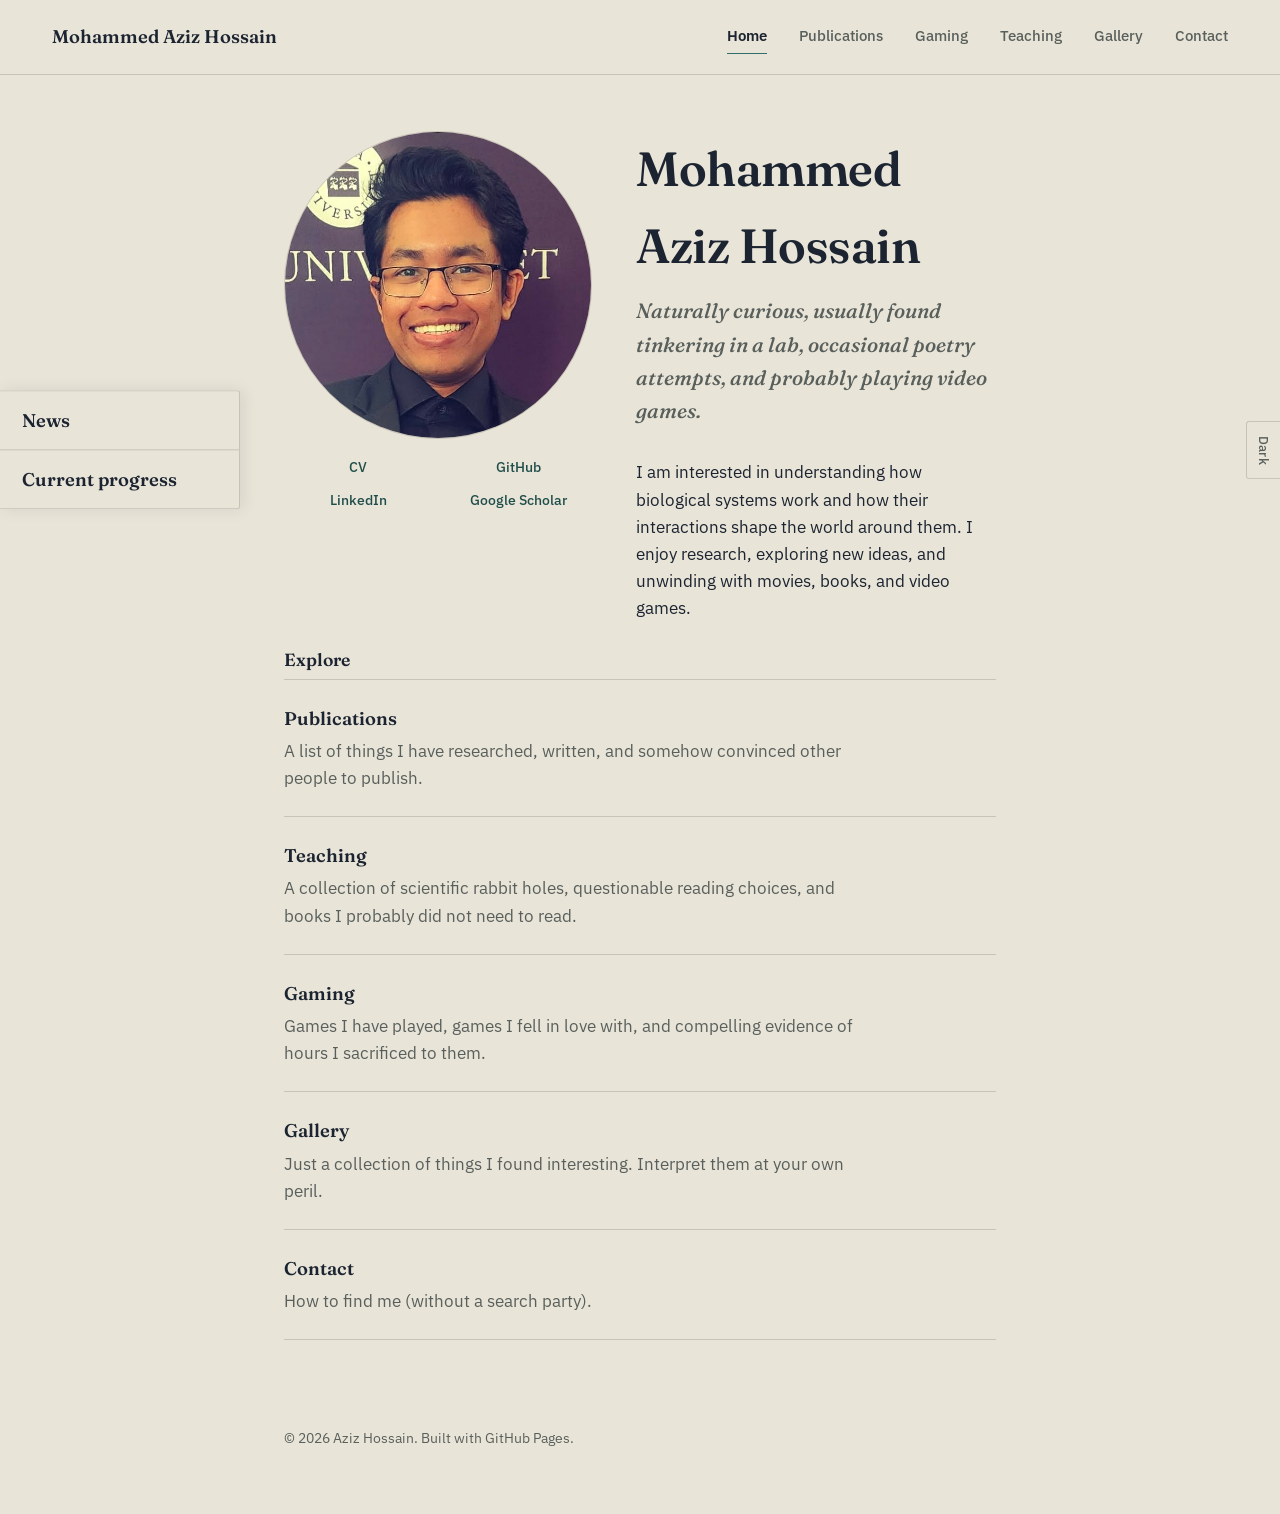
==== commit 6927e56e: "Update index.html" ====
--- a/index.html
+++ b/index.html
@@ -35,6 +35,7 @@
     href="style.css"
   >
 
+<script data-goatcounter="https://natsu1055.goatcounter.com/count" async src="//gc.zgo.at/count.js"></script>
 </head>
 
 
--- a/style.css
+++ b/style.css
@@ -3,14 +3,18 @@
    ========================================================= */
 
 :root {
-  --paper: #EEF1EC;
-  --surface: #E3E8E0;
+  --paper: #E9E4D8;
+  --surface: #DED8CA;
+
   --ink: #1B2430;
-  --ink-soft: #57616C;
+  --ink-soft: #59605C;
+
   --teal: #2E6F6A;
   --teal-dark: #1F4E4A;
-  --rust: #C1622D;
-  --line: #CBD3CB;
+
+  --rust: #B85C2B;
+
+  --line: #C9C3B7;
 
   --font-display: "Fraunces", Georgia, serif;
   --font-body: "IBM Plex Sans", -apple-system, Segoe UI, sans-serif;
@@ -19,6 +23,8 @@
   --maxw: 760px;
   --radius: 3px;
   --speed: 150ms;
+
+  color-scheme: light;
 }
 
 
@@ -29,12 +35,18 @@
 :root[data-theme="dark"] {
   --paper: #15181B;
   --surface: #1E2225;
+
   --ink: #E7E9E6;
   --ink-soft: #A8AFA9;
+
   --teal: #4FA79F;
   --teal-dark: #7ED9CE;
+
   --rust: #E3966B;
+
   --line: #2A2E31;
+
+  color-scheme: dark;
 }
 
 
@@ -273,10 +285,6 @@
   overflow: hidden;
 }
 
-/* Hidden by default (desktop). Shown only on mobile, see the
-   max-width:700px block below — this was missing entirely,
-   which is why the toggle button had no visible tab and the
-   panel had no closed state on phones. */
 .updates-drawer-toggle {
   display: none;
 }
@@ -382,6 +390,19 @@
     color: var(--ink-soft);
     font-size: 1rem;
     cursor: pointer;
+
+    opacity: 1;
+    transition: opacity 200ms ease;
+  }
+
+  .updates-drawer-toggle.tab-dim {
+    opacity: 0.35;
+  }
+
+  .updates-drawer-toggle.tab-dim:hover,
+  .updates-drawer-toggle.tab-dim:focus-visible,
+  .updates-drawer-toggle.tab-dim:active {
+    opacity: 1;
   }
 
   .side-updates .info-toggle {
@@ -592,14 +613,6 @@
    PROFILE PHOTO
    ========================================================= */
 
-/*
-   Desktop size:
-   Original = 220px
-   New size ≈ 40% larger = 308px
-
-   The image stays perfectly circular.
-*/
-
 .hero-photo {
   flex-shrink: 0;
 
@@ -956,11 +969,6 @@
   border-bottom: 1px solid var(--line);
 }
 
-/* :first-child never actually matched here, since a heading always
-   precedes the first row — this adjacent-sibling version correctly
-   gives a top border to the first row of each group instead, since
-   a heading breaking the sequence means the next .game-row after it
-   is not immediately preceded by another .game-row. */
 .game-row + .game-row {
   border-top: none;
 }
@@ -1017,22 +1025,27 @@
    ========================================================= */
 
 /*
-   Centered 2 × 2 gallery.
-
-   The gallery itself stays within the main content width,
-   while each image is kept at a controlled size.
+   3 × 3 gallery.
+
+   Desktop/tablet:
+   - 3 columns
+   - 3 items per row
+   - 9 items = exactly 3 rows
+
+   The gallery is limited to 900px so the cards don't
+   become excessively wide on large screens.
 */
 
 .gallery-grid {
   display: grid;
 
-  grid-template-columns: repeat(2, minmax(0, 1fr));
+  grid-template-columns: repeat(3, minmax(0, 1fr));
 
   gap: 1.5rem;
 
   width: 100%;
 
-  max-width: 700px;
+  max-width: 900px;
 
   margin: 0 auto;
 }
@@ -1046,7 +1059,9 @@
 
   width: 100%;
 
-  height: 180px;
+  aspect-ratio: 4 / 3;
+
+  height: auto;
 
   object-fit: cover;
 
@@ -1135,7 +1150,7 @@
 
 .gallery-page {
   width: 100%;
-  max-width: 900px;
+  max-width: 1100px;
 
   margin: 0 auto;
 
@@ -1171,16 +1186,21 @@
   line-height: 1.65;
 }
 
+
+/* =========================================================
+   3 × 3 GALLERY PAGE
+   ========================================================= */
+
 .gallery-page .gallery-grid {
   display: grid;
 
-  grid-template-columns: repeat(2, minmax(0, 1fr));
-
-  gap: 2.25rem 1.75rem;
+  grid-template-columns: repeat(3, minmax(0, 1fr));
+
+  gap: 2.25rem 1.5rem;
 
   width: 100%;
 
-  max-width: 700px;
+  max-width: 900px;
 
   margin: 0 auto;
 }
@@ -1194,7 +1214,9 @@
 
   width: 100%;
 
-  height: 180px;
+  height: auto;
+
+  aspect-ratio: 4 / 3;
 
   object-fit: cover;
 
@@ -1317,8 +1339,6 @@
   display: none;
 }
 
-/* script.js adds this class while the lightbox is open, but there
-   was no rule for it — the page kept scrolling behind the overlay. */
 body.lightbox-open {
   overflow: hidden;
 }
@@ -1519,6 +1539,11 @@
   .gallery-intro p {
     font-size: 1rem;
   }
+
+  /*
+     Mobile switches from 3 × 3 to 1 column so
+     images and captions remain readable.
+  */
 
   .gallery-page .gallery-grid {
     grid-template-columns: 1fr;
